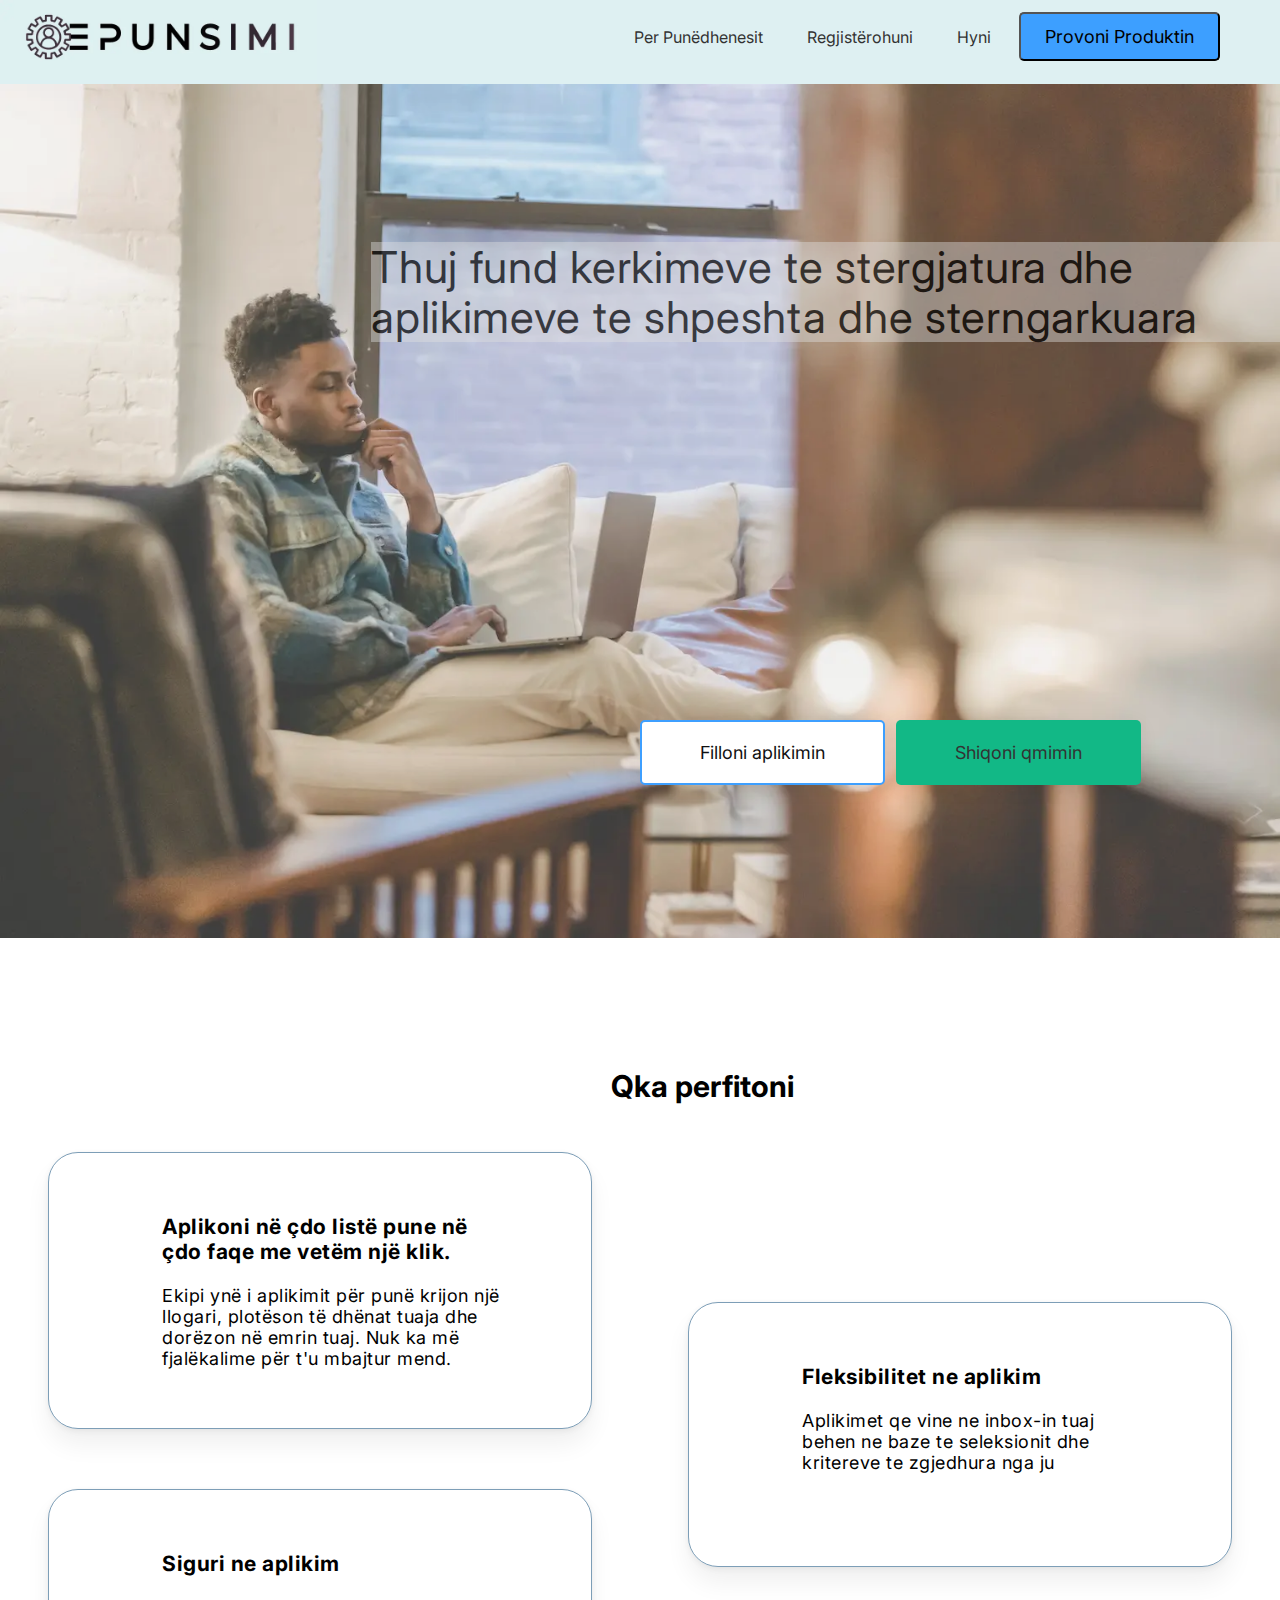
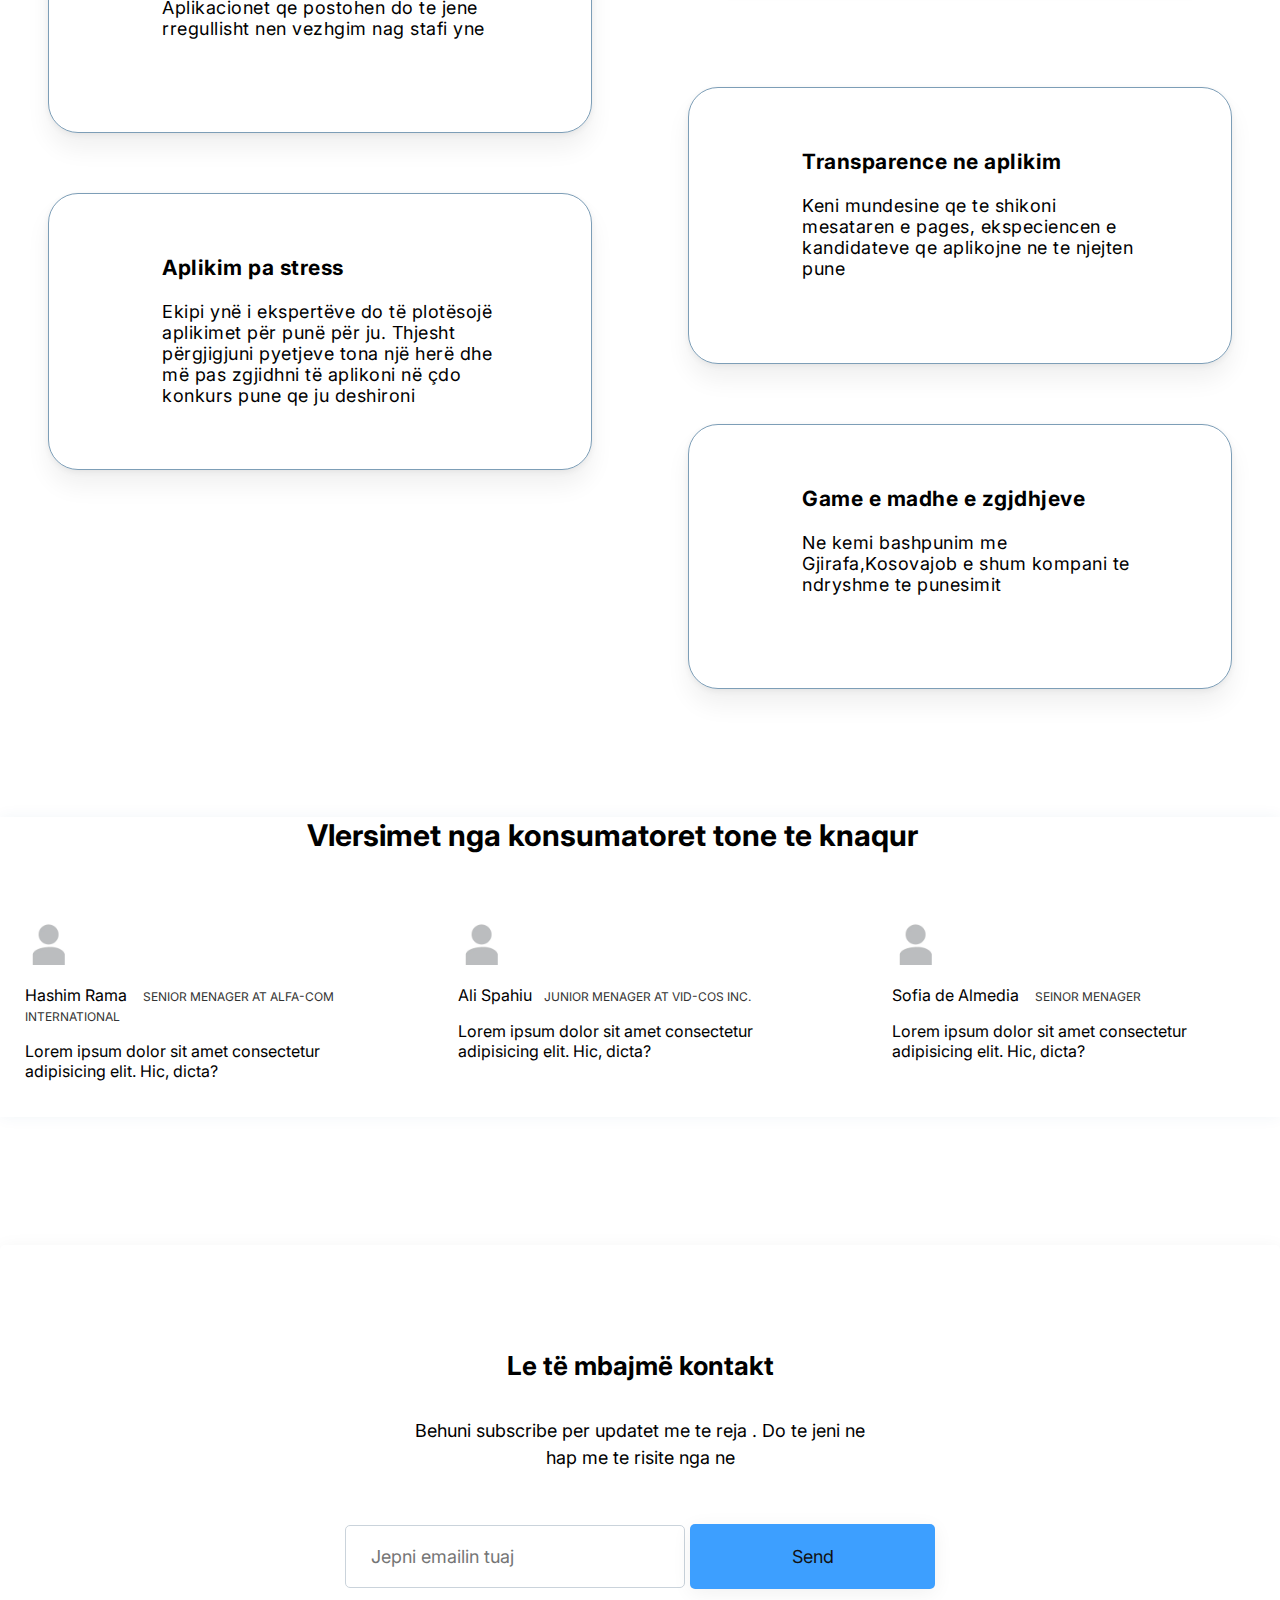
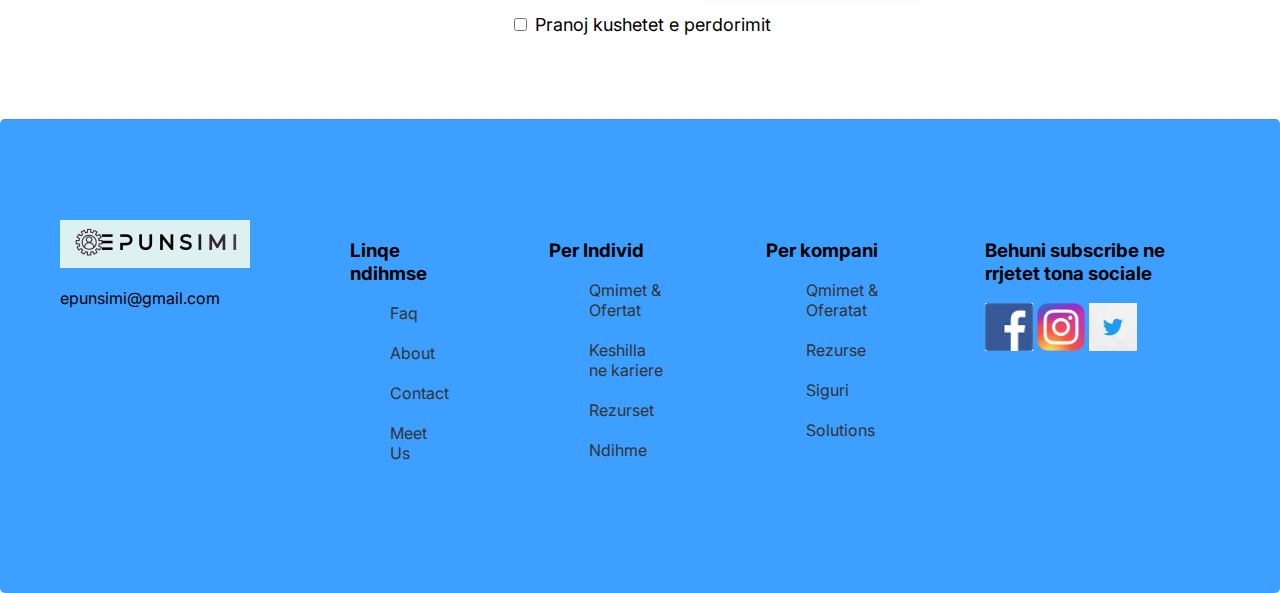
==== index.html @ 29fca88a "susu" ====
<!DOCTYPE html>
<html lang="en">
<head>
    <meta charset="UTF-8">
    <meta http-equiv="X-UA-Compatible" content="IE=edge">
    <meta name="viewport" content="width=device-width, initial-scale=1.0">
    <link rel="preconnect" href="https://fonts.googleapis.com">
    <link rel="preconnect" href="https://fonts.gstatic.com" crossorigin>
    <link href="https://fonts.googleapis.com/css2?family=Inter&display=swap" rel="stylesheet"> 
    <title>Document</title>
    <link rel="stylesheet" href="css/baza.css"/>
    <link rel="stylesheet" href="css/mediaquery.css"/>
    
</head>
<body>
    <div class="Main header">
    <header>
<nav class="nav">
    <div class ="Sh-nav">
        <img class="logo" src="img/Screenshot2.v2.webp" alt="logo"  width="317px">
   <div class="kontenti">
   
    <a href="#" class="a">Per Punëdhenesit</a>
    <a href="#" class="a"> Regjistërohuni </a>
    <a href="#" class="a"> Hyni</a> 
    <button class=" btn ">Provoni Produktin</button>
    
    </div></div>
    <div class="sidepanel-btn">
      <div id="mySidepanel" class="sidepanel">
        <a href="#" class="closebtn" onclick="closeNav()">×</a>
        <a href="#">Per Punedhenesit</a>
        <a href="#">Regjistrohuni</a>
        <a href="#">Sign in</a>
        <a href="#">Free Trial</a>
      </div>
    <button class="openbtn" onclick="openNav()">☰</button> 
    </div>
</nav>
<div class="Main koka">
  <meta name="test test" content="koka e kokes">
<div class ="majtas">
  <img class="majtas-img" src="img/hero/v2.webp" alt="logo" width="80rem" ;
  height="53rem"></div>
  
  
  <div class="djathtas">
    <h1 class="text"> Aplikimi  ska qene me i lehte </h1>
    <p class="texti"> Thuj fund kerkimeve  te stergjatura dhe aplikimeve te shpeshta dhe sterngarkuara</p>
    <button class="form-button btn-main-1">Filloni aplikimin</button>
    <button class="form-button btn-main-2">Shiqoni qmimin </button>
      
       </form>
       
</div>
    </header>
    <article> 
        <h2> Qka perfitoni </h2>
<div class="container"> 
        <div class="pjesa-majt">
 <div class="perfitimet pare"> 
     <h3>Aplikoni në çdo listë pune në çdo faqe me vetëm një klik.</h3>      
     <p>Ekipi ynë i aplikimit për punë krijon një llogari, plotëson të dhënat tuaja dhe dorëzon në emrin tuaj. 
        Nuk ka më fjalëkalime për t'u mbajtur mend.</p>
    </div>
    <div class="perfitimet tre"> 
        <h3>
            Siguri ne aplikim
        </h3>      
        <p> Aplikacionet qe postohen do te jene rregullisht nen vezhgim nag stafi yne </p>
       </div>
       <div class="perfitimet pese"> 
        <h3>
           Aplikim pa stress
        </h4>      
        <p> Ekipi ynë i ekspertëve do të plotësojë aplikimet për punë për ju. 
            Thjesht përgjigjuni pyetjeve tona një herë dhe më pas zgjidhni të aplikoni në çdo konkurs pune qe ju deshironi  </p>
       </div>
</div>
    <div class="pjesa-djatht">
    <div class="perfitimet dyte"> 
        <h3>
            Fleksibilitet ne aplikim
        </h3>      
        <p> Aplikimet qe vine ne inbox-in tuaj behen ne baze te seleksionit dhe kritereve te zgjedhura nga ju</p>
    </div>
       <div class="pjesa-majt">
       </div>
       <div class="perfitimet kater"> 
        <h3>
            Transparence ne aplikim
        </h3>      
        <p> Keni mundesine qe te shikoni mesataren e pages, ekspeciencen e kandidateve qe aplikojne ne te njejten pune </p>
       </div>
       <div class="perfitimet gjashte"> 
        <h3>Game e madhe e zgjdhjeve</h3>      
        <p>Ne kemi bashpunim me Gjirafa,Kosovajob e shum kompani te ndryshme te punesimit</p>
       </div></div>
</div>
    </article>
    <aside>
        <div class="faq-container">
        </div>
    </aside>
    <article class="article">
        <h2>Vlersimet nga konsumatoret tone te knaqur</h2>
        <div class="reviews">
            <div class="Personi pare">
                <img src="img/default.webp" class="img" alt="consum1" width="48px" height="48px">
                <p class ="review-author">Hashim Rama <span class="mini-component">Senior Menager at Alfa-Com international</span></p>
                <p>Lorem ipsum dolor sit amet consectetur adipisicing elit. Hic, dicta?</p>
                <div class="icons-review">
                <div class="ikona 1 seek"><svg xmlns="http://www.w3.org/2000/svg" class="icon" viewBox="0 0 20 20" fill="currentColor">
                  <path d="M9.049 2.927c.3-.921 1.603-.921 1.902 0l1.07 3.292a1 1 0 00.95.69h3.462c.969 0 1.371 1.24.588 1.81l-2.8 2.034a1 1 0 00-.364 1.118l1.07 3.292c.3.921-.755 1.688-1.54 1.118l-2.8-2.034a1 1 0 00-1.175 0l-2.8 2.034c-.784.57-1.838-.197-1.539-1.118l1.07-3.292a1 1 0 00-.364-1.118L2.98 8.72c-.783-.57-.38-1.81.588-1.81h3.461a1 1 0 00.951-.69l1.07-3.292z" />
                </svg></div>
                  <div class="ikona 2 seek"><svg xmlns="http://www.w3.org/2000/svg" class="icon" viewBox="0 0 20 20" fill="currentColor">
                    <path d="M9.049 2.927c.3-.921 1.603-.921 1.902 0l1.07 3.292a1 1 0 00.95.69h3.462c.969 0 1.371 1.24.588 1.81l-2.8 2.034a1 1 0 00-.364 1.118l1.07 3.292c.3.921-.755 1.688-1.54 1.118l-2.8-2.034a1 1 0 00-1.175 0l-2.8 2.034c-.784.57-1.838-.197-1.539-1.118l1.07-3.292a1 1 0 00-.364-1.118L2.98 8.72c-.783-.57-.38-1.81.588-1.81h3.461a1 1 0 00.951-.69l1.07-3.292z" />
                  </svg></div>
                  <div class="ikona 3 seek"><svg xmlns="http://www.w3.org/2000/svg" class="icon" viewBox="0 0 20 20" fill="currentColor">
                    <path d="M9.049 2.927c.3-.921 1.603-.921 1.902 0l1.07 3.292a1 1 0 00.95.69h3.462c.969 0 1.371 1.24.588 1.81l-2.8 2.034a1 1 0 00-.364 1.118l1.07 3.292c.3.921-.755 1.688-1.54 1.118l-2.8-2.034a1 1 0 00-1.175 0l-2.8 2.034c-.784.57-1.838-.197-1.539-1.118l1.07-3.292a1 1 0 00-.364-1.118L2.98 8.72c-.783-.57-.38-1.81.588-1.81h3.461a1 1 0 00.951-.69l1.07-3.292z" />
                  </svg></div>
                  <div class="ikona 4 seek"><svg xmlns="http://www.w3.org/2000/svg" class="icon" viewBox="0 0 20 20" fill="currentColor">
                    <path d="M9.049 2.927c.3-.921 1.603-.921 1.902 0l1.07 3.292a1 1 0 00.95.69h3.462c.969 0 1.371 1.24.588 1.81l-2.8 2.034a1 1 0 00-.364 1.118l1.07 3.292c.3.921-.755 1.688-1.54 1.118l-2.8-2.034a1 1 0 00-1.175 0l-2.8 2.034c-.784.57-1.838-.197-1.539-1.118l1.07-3.292a1 1 0 00-.364-1.118L2.98 8.72c-.783-.57-.38-1.81.588-1.81h3.461a1 1 0 00.951-.69l1.07-3.292z" />
                  </svg></div>
                  <div class="ikona 5"><svg xmlns="http://www.w3.org/2000/svg" class="icon" viewBox="0 0 20 20" fill="currentColor">
                    <path d="M9.049 2.927c.3-.921 1.603-.921 1.902 0l1.07 3.292a1 1 0 00.95.69h3.462c.969 0 1.371 1.24.588 1.81l-2.8 2.034a1 1 0 00-.364 1.118l1.07 3.292c.3.921-.755 1.688-1.54 1.118l-2.8-2.034a1 1 0 00-1.175 0l-2.8 2.034c-.784.57-1.838-.197-1.539-1.118l1.07-3.292a1 1 0 00-.364-1.118L2.98 8.72c-.783-.57-.38-1.81.588-1.81h3.461a1 1 0 00.951-.69l1.07-3.292z" />
                  </svg></div></div>
            </div>
            <div class="Personi dyte">
                <img src="img/default.webp" class="img" alt="personi2" width="48px" height="48px">
                <p class ="review-author">Ali Spahiu<span class="mini-component">Junior Menager at Vid-Cos inc.</span></p>
                <p class="review-testemony">Lorem ipsum dolor sit amet consectetur adipisicing elit. Hic, dicta?</p>
                <div class="icons-review">
                <div class="ikona 1 seek"><svg xmlns="http://www.w3.org/2000/svg" class="icon" viewBox="0 0 20 20" fill="currentColor">
                  <path d="M9.049 2.927c.3-.921 1.603-.921 1.902 0l1.07 3.292a1 1 0 00.95.69h3.462c.969 0 1.371 1.24.588 1.81l-2.8 2.034a1 1 0 00-.364 1.118l1.07 3.292c.3.921-.755 1.688-1.54 1.118l-2.8-2.034a1 1 0 00-1.175 0l-2.8 2.034c-.784.57-1.838-.197-1.539-1.118l1.07-3.292a1 1 0 00-.364-1.118L2.98 8.72c-.783-.57-.38-1.81.588-1.81h3.461a1 1 0 00.951-.69l1.07-3.292z" />
                </svg></div>
                  <div class="ikona 2 seek"><svg xmlns="http://www.w3.org/2000/svg" class="icon" viewBox="0 0 20 20" fill="currentColor">
                    <path d="M9.049 2.927c.3-.921 1.603-.921 1.902 0l1.07 3.292a1 1 0 00.95.69h3.462c.969 0 1.371 1.24.588 1.81l-2.8 2.034a1 1 0 00-.364 1.118l1.07 3.292c.3.921-.755 1.688-1.54 1.118l-2.8-2.034a1 1 0 00-1.175 0l-2.8 2.034c-.784.57-1.838-.197-1.539-1.118l1.07-3.292a1 1 0 00-.364-1.118L2.98 8.72c-.783-.57-.38-1.81.588-1.81h3.461a1 1 0 00.951-.69l1.07-3.292z" />
                  </svg></div>
                  <div class="ikona 3 seek"><svg xmlns="http://www.w3.org/2000/svg" class="icon" viewBox="0 0 20 20" fill="currentColor">
                    <path d="M9.049 2.927c.3-.921 1.603-.921 1.902 0l1.07 3.292a1 1 0 00.95.69h3.462c.969 0 1.371 1.24.588 1.81l-2.8 2.034a1 1 0 00-.364 1.118l1.07 3.292c.3.921-.755 1.688-1.54 1.118l-2.8-2.034a1 1 0 00-1.175 0l-2.8 2.034c-.784.57-1.838-.197-1.539-1.118l1.07-3.292a1 1 0 00-.364-1.118L2.98 8.72c-.783-.57-.38-1.81.588-1.81h3.461a1 1 0 00.951-.69l1.07-3.292z" />
                  </svg></div>
                  <div class="ikona 4 seek"><svg xmlns="http://www.w3.org/2000/svg" class="icon" viewBox="0 0 20 20" fill="currentColor">
                    <path d="M9.049 2.927c.3-.921 1.603-.921 1.902 0l1.07 3.292a1 1 0 00.95.69h3.462c.969 0 1.371 1.24.588 1.81l-2.8 2.034a1 1 0 00-.364 1.118l1.07 3.292c.3.921-.755 1.688-1.54 1.118l-2.8-2.034a1 1 0 00-1.175 0l-2.8 2.034c-.784.57-1.838-.197-1.539-1.118l1.07-3.292a1 1 0 00-.364-1.118L2.98 8.72c-.783-.57-.38-1.81.588-1.81h3.461a1 1 0 00.951-.69l1.07-3.292z" />
                  </svg></div>
                  <div class="ikona 5 seek"><svg xmlns="http://www.w3.org/2000/svg" class="icon" viewBox="0 0 20 20" fill="currentColor">
                    <path d="M9.049 2.927c.3-.921 1.603-.921 1.902 0l1.07 3.292a1 1 0 00.95.69h3.462c.969 0 1.371 1.24.588 1.81l-2.8 2.034a1 1 0 00-.364 1.118l1.07 3.292c.3.921-.755 1.688-1.54 1.118l-2.8-2.034a1 1 0 00-1.175 0l-2.8 2.034c-.784.57-1.838-.197-1.539-1.118l1.07-3.292a1 1 0 00-.364-1.118L2.98 8.72c-.783-.57-.38-1.81.588-1.81h3.461a1 1 0 00.951-.69l1.07-3.292z" />
                  </svg></div></div>
            </div>
            <div class="Personi tre">
                <img src="img/default.webp" class="img" alt="personi3" width="48px" height="48px">
                <p class ="review-author">Sofia de Almedia <span class="mini-component">Seinor Menager</span> </p>
                <p class="review-testemony">Lorem ipsum dolor sit amet consectetur adipisicing elit. Hic, dicta?</p>
                <div class="icons-review">
                <div class="ikona 1 seek"><svg xmlns="http://www.w3.org/2000/svg" class="icon" viewBox="0 0 20 20" fill="currentColor">
                  <path d="M9.049 2.927c.3-.921 1.603-.921 1.902 0l1.07 3.292a1 1 0 00.95.69h3.462c.969 0 1.371 1.24.588 1.81l-2.8 2.034a1 1 0 00-.364 1.118l1.07 3.292c.3.921-.755 1.688-1.54 1.118l-2.8-2.034a1 1 0 00-1.175 0l-2.8 2.034c-.784.57-1.838-.197-1.539-1.118l1.07-3.292a1 1 0 00-.364-1.118L2.98 8.72c-.783-.57-.38-1.81.588-1.81h3.461a1 1 0 00.951-.69l1.07-3.292z" />
                </svg></div>
                  <div class="ikona 2 seek"><svg xmlns="http://www.w3.org/2000/svg" class="icon" viewBox="0 0 20 20" fill="currentColor">
                    <path d="M9.049 2.927c.3-.921 1.603-.921 1.902 0l1.07 3.292a1 1 0 00.95.69h3.462c.969 0 1.371 1.24.588 1.81l-2.8 2.034a1 1 0 00-.364 1.118l1.07 3.292c.3.921-.755 1.688-1.54 1.118l-2.8-2.034a1 1 0 00-1.175 0l-2.8 2.034c-.784.57-1.838-.197-1.539-1.118l1.07-3.292a1 1 0 00-.364-1.118L2.98 8.72c-.783-.57-.38-1.81.588-1.81h3.461a1 1 0 00.951-.69l1.07-3.292z" />
                  </svg></div>
                  <div class="ikona 3 seek"><svg xmlns="http://www.w3.org/2000/svg" class="icon" viewBox="0 0 20 20" fill="currentColor">
                    <path d="M9.049 2.927c.3-.921 1.603-.921 1.902 0l1.07 3.292a1 1 0 00.95.69h3.462c.969 0 1.371 1.24.588 1.81l-2.8 2.034a1 1 0 00-.364 1.118l1.07 3.292c.3.921-.755 1.688-1.54 1.118l-2.8-2.034a1 1 0 00-1.175 0l-2.8 2.034c-.784.57-1.838-.197-1.539-1.118l1.07-3.292a1 1 0 00-.364-1.118L2.98 8.72c-.783-.57-.38-1.81.588-1.81h3.461a1 1 0 00.951-.69l1.07-3.292z" />
                  </svg></div>
                  <div class="ikona 4 seek"><svg xmlns="http://www.w3.org/2000/svg" class="icon" viewBox="0 0 20 20" fill="currentColor">
                    <path d="M9.049 2.927c.3-.921 1.603-.921 1.902 0l1.07 3.292a1 1 0 00.95.69h3.462c.969 0 1.371 1.24.588 1.81l-2.8 2.034a1 1 0 00-.364 1.118l1.07 3.292c.3.921-.755 1.688-1.54 1.118l-2.8-2.034a1 1 0 00-1.175 0l-2.8 2.034c-.784.57-1.838-.197-1.539-1.118l1.07-3.292a1 1 0 00-.364-1.118L2.98 8.72c-.783-.57-.38-1.81.588-1.81h3.461a1 1 0 00.951-.69l1.07-3.292z" />
                  </svg></div>
                  <div class="ikona 5 seek"><svg xmlns="http://www.w3.org/2000/svg" class="icon" viewBox="0 0 20 20" fill="currentColor">
                    <path d="M9.049 2.927c.3-.921 1.603-.921 1.902 0l1.07 3.292a1 1 0 00.95.69h3.462c.969 0 1.371 1.24.588 1.81l-2.8 2.034a1 1 0 00-.364 1.118l1.07 3.292c.3.921-.755 1.688-1.54 1.118l-2.8-2.034a1 1 0 00-1.175 0l-2.8 2.034c-.784.57-1.838-.197-1.539-1.118l1.07-3.292a1 1 0 00-.364-1.118L2.98 8.72c-.783-.57-.38-1.81.588-1.81h3.461a1 1 0 00.951-.69l1.07-3.292z" />
                  </svg></div></div>
            </div>
        </div>
    </article>
       <div class="subscribe">
        <h2 class="subscribe-title">Le të mbajmë kontakt</h2>
        <p class="subscribe-copy">Behuni subscribe per updatet me te reja .  Do te jeni ne hap me te risite nga ne </p>
        <div class="forma">
          <input type="email" class="form-email" placeholder="Jepni emailin tuaj" />
          <button class="form-button">Send</button>
        </div>
        <div class="notice">
          <input type="checkbox" id="checkboxi" placeholder="Pranoj kushetet e perdorimit">
          <label for="checkboxi" > Pranoj kushetet e perdorimit </label>
          <span class="notice-copy"></span>
        </div> 
      </div>
    </div>
      <footer class="footer">
       <div class="footer-container">
         <img src="img/Screenshot2.v2.webp" alt="contact" width="190px" height="48px">
         <div class="Contact us">
           <p>epunsimi@gmail.com</p>
         </div>
       </div>
       <div class="footer-contain_me">
         <h3> Linqe ndihmse </h3>
         <ul type="none">
          <li><a href="#">Faq</a></li> 
          <li><a href="#">About</a></li> 
         <li><a href="#">Contact</a></li>  
        <li> <a href="#">Meet Us</a></li>  
          </ul></div>
         
       <div class="footer-personi">
         <h3> Per Individ</h3>
         <ul type="none">
           <li><a href="#">Qmimet & Ofertat</a></li>
           <li><a href="#">Keshilla ne kariere</a></li>
           <li><a href="#">Rezurset</a></li>
           <li><a href="#">Ndihme</a></li>
         </ul>
       </div>
       <div class="footer-punedhenesi">
         <h3>Per kompani</h3>
         <ul type="none">
           <li><a href="#">Qmimet & Oferatat</a></li>
           <li><a href="#">Rezurse</a></li>
           <li><a href="#">Siguri</a></li>
           <li><a href="#">Solutions</a></li>
         </ul>
       </div>
       <div class="footer-contain-last">
        <h3>Behuni subscribe ne rrjetet tona sociale</h3>
        <span><img src ="img/logo-social/index.webp" alt="facebook" width="48px" height="48px">
       <img src="img/logo-social/Instagram_logo_2016.svg.webp" alt="instagram" width="48px" height="48px">
     <img src="img/logo-social/tweet.webp " alt="Twitter" width="48px" height="48px"> </span>
      </div>
    </footer>
</div>
<script src="base.js"></script>
</body>
</html>
---- css/baza.css ----
/* SPACING SYSTEM (px)
2 / 4 / 8 / 12 / 16 / 24 / 32 / 48 / 64 / 80 / 96 / 128

FONT SIZE SYSTEM (px)
10 / 12 / 14 / 16 / 18 / 20 / 24 / 30 / 36 / 44 / 52 / 62 / 74 / 86 / 98
*/
/*
Ngjyrat : Main :#3D9FFF
            gray : #12b886
            accent: #0ca678
*/

*{
    font-family: 'Inter', sans-serif;
    box-sizing: border-box;
}
html {
    font-size: 10px;
}
body{
    margin:0 auto;
}
.nav{
    background-color: inherit;
    display: flexbox;
    align-content: center;
    align-items: center;
    align-self: left;
   height:100%;
    align-content: center;
    background-color: #def0f2;
    font-size: 1.6rem;
}
.nav .logo{
    width:31.7rem;
     height:8rem;
}

.Sh-nav .h1{
    height:10rem;
    width: 5rem;

}
.Sh-nav .a{
text-decoration: none;
}
.Sh-nav .a:link ,.Sh-nav .a:visited{
    text-decoration: none;
    color: #333;
    transition: all 0.9s;
}
.Sh-nav .a:hover ,.Sh-nav .a:active{
    text-decoration: none;
    color: #3D9FFF;
   border-bottom: 3px solid currentColor;
}
.sidepanel-btn {
    display: none;
}
 .sidepanel  {
    width: 0;
    position: fixed;
    z-index: 1;
    height: 25rem;
    top: 0;
    left: 0;
    background-color: rgba(61, 159, 255,0.9);
    overflow-x: auto;
    transition: 0.5s;
    padding-top: 6rem;
  }

  .sidepanel a {
       padding: 0rem 0px 2rem 30%;
    text-decoration: none;
    font-size: 2rem;
    color: #111;
    display: block;
    transition: 0.3s;
    text-decoration: none;
    border-bottom: none;

  }

  .sidepanel a:hover {
    color: #f1f1f1;
  }
  .sidepanel a:active{
      text-decoration: none;
      border-bottom: none;

  }

  .sidepanel .closebtn {
    position: absolute;
    top: 0;
    right: 2.5rem;
    font-size: 3.6rem;
  }

  .openbtn {
    font-size: 2rem;
    cursor: pointer;
    background-color: #111;
    color: white;
    padding: 1rem 1.5rem;
    border: none;
  }

  .openbtn:hover {
    background-color:#444;
  }
.vija{
    height:100%;
    max-width:2px;
    background-color: white;
    display: inline-block;
border-top: 1.2rem solid gray;
display: none;
}
.kontenti{
   float: right;
   align-items: center;
   margin: 1.2rem;
   margin-right: 6rem;
}
.kontenti a{
    margin-left: 4rem;
}
.kontenti .sidepanel-btn {
    display: none;
}

.Main .koka{
    display: grid;
    grid-template-columns: auto auto;
   /* background-image: url("/img/st.jpg"); */
 background-color: #fff;
width: 100%;
max-height: 100rem;
}
.Main .koka .majtas{
    width:100%;
    height: auto;
}
.Main .koka .djathtas{
    width: 100%;
    height: auto;

}
.djathtas-img,.majtas-img{
    width: 100%;
height: auto;
}
.majtas-img{
    opacity: 0.8;
}
.text {
    background-color: white;
    color: black;
    font-size: 7vw;
    /* font-size:110px */
    font-weight: bold;
    margin: 0 auto;
    padding: 1rem;
    width: 100%;
    text-align: center;
    position: absolute;
    top: 27%;
left: 50%;
    transform: translate(-50%, -50%);
    mix-blend-mode: screen;
    height: 19%;
    display: none;

}
.texti{
    position: absolute;
top: 50%;
left: 39%;
font-size: 4.4rem;
opacity: 0.7;
line-height: 5rem;
letter-spacing: 0.7px;
background-color: rgba(225,225,225,0.6);
}
/* .Main  .koka h1{
    position: absolute;
    top: 50%;
    right: 51%;
    font-size: 40px;
  } */
 .Main .butoni{
position: absolute;
top: 100%;
left: 40%;
}
.btn{
border-radius: 0.5rem;
padding: 1.2rem 2.4rem;
font-size: 18px;
background-color:#3D9FFF;
margin-left: 2.4rem;
}
.btn:link,
.btn:visited{
background-color:#12b886 ;
color: white;
text-transform: uppercase;
text-decoration: none;
padding: 0.8rem 1.6rem;
display: inline-block;
font-weight: 600;
font-size: 1.8rem;
border-radius: 50px;
}
.btn:hover,.btn:active{
  box-shadow: 0px 1.5rem 1rem rgba(0, 0, 0,0.06);
background-color:transparent
}
/*  */
.btn-main-1,.btn-main-2 {
    position: absolute;
left: 50%;
top: 100%;
}
.form-button.btn-main-1 {
    background-color: #fff;
    color: #111;
	box-shadow: 0 0.4rem 2rem rgba(0, 0, 0, 0.06);
    border: 2px solid #3D9FFF;

}
.form-button.btn-main-1:link,.form-button.btn-main-1:visited {
    background-color: #fff;
}
.form-button.btn-main-1:hover ,.form-button.btn-main-1:active {
    background-color: #3d9fff;
    box-shadow: 0px 15px 10px rgba(0, 0, 0, 0.06);
}
 .form-button.btn-main-2 {
   left: 70%;
   background-color: #12b886;
   /* border: 1px solid #3D9FFF; */
   color: #333;
}
.btn-main-2:link,
.btn-main-2:visited{
    background-color: none;
    box-shadow: 0 1.5rem 1rem rgba(0, 0, 0, 0.06);
}
.btn-main-2:hover ,.btn-main-2:active {
    background-color: #3D9FFF;
    cursor: pointer;

}
.form{
    position: absolute;
    top:100%;
    left:50%;
    transform: translate(-80px,80px);
    background: none;
}
#email{
    background: #3D9FFF;
	padding: 1rem;
	border: none;
	max-width: 30rem;
	height: 6.5rem;
	border-radius: 5px;
	font-size: 1.8rem;
	color: white;
	box-shadow: 0 0.4rem 2rem rgba(0, 0, 0, 0.6);
}
#regjistrohu{
	padding: 2rem 2.4rem;
	border-radius: 5px;
 	border: 1px solid #CAD3DB;
	max-width: 20rem;
	font-size: 1.8rem;
	color: #0F121F;
background-color: #12b886;}
/*.btn:active {
  box-shadow: none;
  b;
} */
article {
    margin-top: 12.8rem;
}
article h2{
    padding-left: 44%;
margin: 4.8rem;
font-size: 3rem;
}
.container{
    display: flex;
margin: 0px auto;
justify-content: space-between;
max-width: 144rem;
flex-wrap: nowrap;
margin-bottom: 4.2rem;
letter-spacing: 0.5px;
font-size: 1.8rem;
}
.perfitimet{

    max-width: 54.4rem;
max-height: 27.7rem;
padding: 4rem 9rem 7.5rem 11.3rem;
border-radius: 3rem;
box-shadow: 0 0 1px 0 rgba(0,0,0,.06),0 2px 6px 0 rgba(0,0,0,.06),0 16px 24px 0 rgba(0,0,0,.06);
border: 1px solid rgba(38, 93, 135, 0.6);
background-color: #fff;
background: none;
}
.pjesa-majt{
    display: flex;
    flex-flow: column nowrap;
    align-items: center;
    width: 100%;
    gap: 6rem;
  }
.pjesa-djatht{
    display: flex;
    margin: 15rem 0rem 0rem;
    flex-flow: column nowrap;
    align-items: center;
    width: 100%;
    gap: 6rem;
  }
/* Per Faq  */
/* Start */

/* Fundi */

/* review pjesa */

.img{
    height: 4.8rem;
border-radius: 8px;
}
img{
    height:4.8rem;
}
.article {
    margin-top: 12.8rem;
    border-radius: 1px solid gray;
    box-shadow: 0 0 1.5rem 0 rgba(38, 93, 135, 0.06);

}
.article h2{
    margin: 0 9% 6.4rem -20%;
}

.reviews{
    display: flex;
    gap: 7rem;
    margin: 2.3rem 2.5rem;
    font-size: 1.6rem;
}
.review-author .mini-component{
    text-transform:uppercase ;
    font-size: 1.2rem;
    color: #333;
    margin-left: 1.2rem;
}
/* ikonat e yjeve */
.icon{
    max-width: 2.4rem;
    max-height:2.4rem;
}
.icons-review{
    display: flex;
}
.seek{
  color: #ffa500;
}
/* End per icona */

/* Subscribe butoni kah funi */



.subscribe {
	display: flex;
	flex-direction: column;
	align-items: center;
	justify-content: center;
	background: white;
	width: 100%;
	height: 47.4rem;
	border-radius: 5px ;
	box-shadow: 0 0.4rem 2rem rgba(0, 0, 0, 0.06);
    font-size: 1.8rem;
    margin-top: 12.8rem;
}


.subscribe-title {
	font-weight: bold;
	font-size: 2.6rem;
	margin-bottom: 1.8rem;
    background: none;
}

.subscribe-copy {
	max-width: 45rem;
	text-align: center;
	margin-bottom: 5.3rem;
	line-height: 1.5;
    background: none;
}

.forma {
	margin-bottom: 2.5rem;
}

.form-email {
	padding: 2rem 2.5rem;
	border-radius: 5px;
 	border: 1px solid #CAD3DB;
	max-width: 43rem;
	font-size: 1.8rem;
	color: #0F121F;
}

.form-email:focus {
	outline: 1px solid #3D9FFF;
}

.form-button {
	background: #3D9FFF;
	padding: 10px;
	border: none;
	width: 24.5rem;
	height: 6.5rem;
	border-radius: 5px;
	font-size: 1.8rem;
	color:#111;
	box-shadow: 0 0.4rem 2rem rgba(0, 0, 0, 0.06);
}

.form-button:hover {
	box-shadow: 0 1rem 2rem rgba(0, 0, 0, 0.06);
}

.notice-copy {
	width: 34.5rem;
    background: none;
}
/* footer */
.footer{
    padding: 10rem 6rem;
    display: flex;
	width: 100%;
	height: 47.4rem;
	border-radius: 5px;
    border-top: 1px solid rgba(0,0,0,.06);
    gap: 10rem;
    background-color: #3D9FFF;
    font-size: 1.6rem;
}

.footer li{
    margin-bottom: 2rem;
}
 .footer li a:link,a:visited {
    text-decoration: none;
    color:#333
}
.footer li a:hover,a:active {
   transition: all 0.2s ease-in-out;
    border-bottom: 2px solid #333;
}
.mg-down{
   margin-bottom: 10rem;
}
---- css/mediaquery.css ----
@media (min-width:1440px) {
    .text {
        height: 20%;
        top:26%;

    }
    .texti {
        position: absolute;
top: 42%;
left: 31%;
font-size: 4.4rem;
opacity: 0.6;
line-height: 5rem;
letter-spacing: 0.7px;
    }
    .form-button .btn-main-1 {
        top:50%;

    }
}
@media (max-width:1440px)
{
    .form-button {
      /* left: 6%; */
      top: 80vh;
      }
      
      .texti {
          top: 22%;
      left: 29%;
      }
  }
@media  (max-width:1200px)
 {
  .form-button {
    left: 6%;
    top: 50%;
    width: 20.5%;

    }
    .form-button.btn-main-2  {

        left: 27%;
    }
    .texti {
        top: 22%;
    left: 29%;
    }
    .subscribe .form-button {
          /* width: 15.5vw; */
          height: 6.5vh;
          padding: 0rem;
          display: block;
          width: 100%;
      }
    .footer {
        gap:8rem;
    }
}
@media (max-width:960px) {
    .nav {
        display: flex;
        justify-content: space-between;
    }
   .kontenti {
       display: none;
   }
    .sidepanel-btn {
        display: unset;
    float: right;
    padding: 1rem;
    }
    .texti {
        top: 30%;
        left: 31%;
        font-size: 2.4rem;
        opacity: 0.7;
        line-height: 4rem;
    }
    .form-button {
        top: 50%;
    }
    /* .form-button.btn-main-2 {
        margin-left: 1.2rem;
    } */
    .container {
        display: grid;
        justify-content: center;
    }
    .perfitimet {
        padding: 4rem 9rem 7.5rem 8.3rem;
    }
    article h3 {
        padding: 0 0 0 27%;
    }
    .article h3 {
        padding: 0 6% 0 4%;
        margin: 4.8rem 0 4.8rem 0;
    font-size: 3rem;
    }
   
    .footer {
        gap:5rem
    }
}
@media (max-width:814px) {
.form-button {
    top:66vw;
}
    .footer {
        display: grid;
    grid-template-columns: auto auto auto;
    height: 100%;
    width: 100%;
    }

    .footer .footer-container {
        grid-row: 3/2;
    grid-column: 3/-4;
    }
}
@media (max-width:500px) {
    html {
        font-size: 50%;
    }
    .form-button {
padding: 0rem
    }
    .texti {
        top: 17rem;
        left: 25rem;
font-size: 1.8rem;
opacity: 0.8;
line-height: 3.5rem;
background-color: rgba(225,225,225,0.6);
    }
    .reviews {
        gap: 5rem;
    }
    .footer {
        display: grid;
        grid-template-columns: auto auto;

    }
    .footer-container {
        grid-column: 1/-1;
    }
    .footer-contain-me {
        grid-row: 2/1;
    }
    .footer-personi {
        grid-row: 3/1;
    grid-column: 2/3;
    }
    .footer-punedhenesi  {
            grid-row: 3/2;
            grid-column: 2/2;
    }
    .footer-contain-last {
        grid-column: -4/-1;
    }
}
@media (max-width:350px) {
    html {
        font-size: 30%;
    }
    .texti {
        top: 17rem;
        left: 23rem;
        font-size: 1.8rem;
        opacity: 0.8;
        line-height: 3rem;
    }
    .form-button,.form-button.btn-main-2 {
        /* width: 14.5vw; */
        height: 5.5vh;
padding: 0rem;
font-size: 1.2rem;
    }
    /* .form-button.btn-main-2 {
        margin-left: -1.8rem;
    } */
    article h3 {
        padding: 0 27% 0 27%;
    }
    .article h3 {
        padding: 0 6% 0 4%;
        margin: 4.8rem 0 4.8rem 0;
        font-size: 3rem;
    }
   .subscribe .form-button {
        /* width: 15.5vw; */
        height: 5.5vh;
        padding: 0rem;
        display: block;
        width: 100%;
    }
}
@media (max-width:225px) {
    html{
        font-size: 20%;
    }
    .footer ul {
        margin-left:-10rem;
    }
    .footer p{
        margin-left: 1rem;
    }
    .footer h4 {
        margin-left: 1rem;
    }
    .footer .span .img {
        margin: 10rem;
    }
}
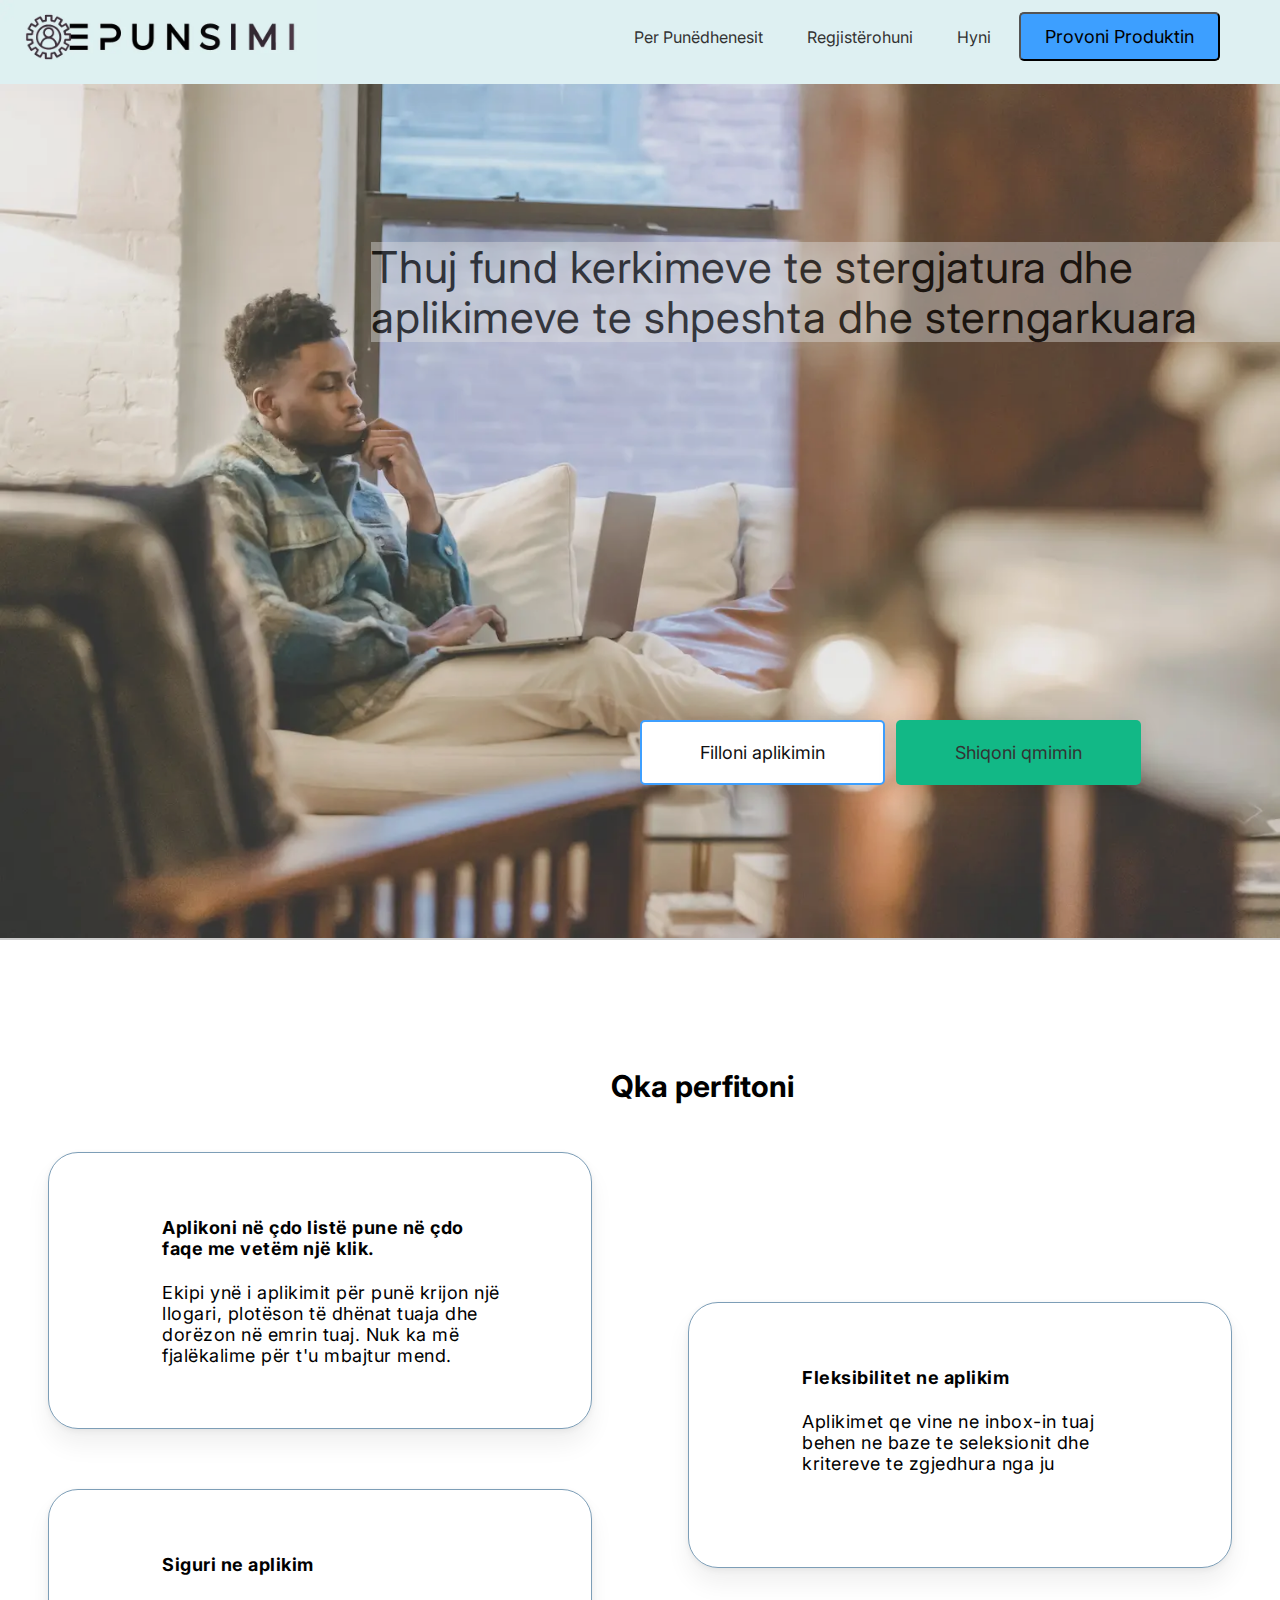
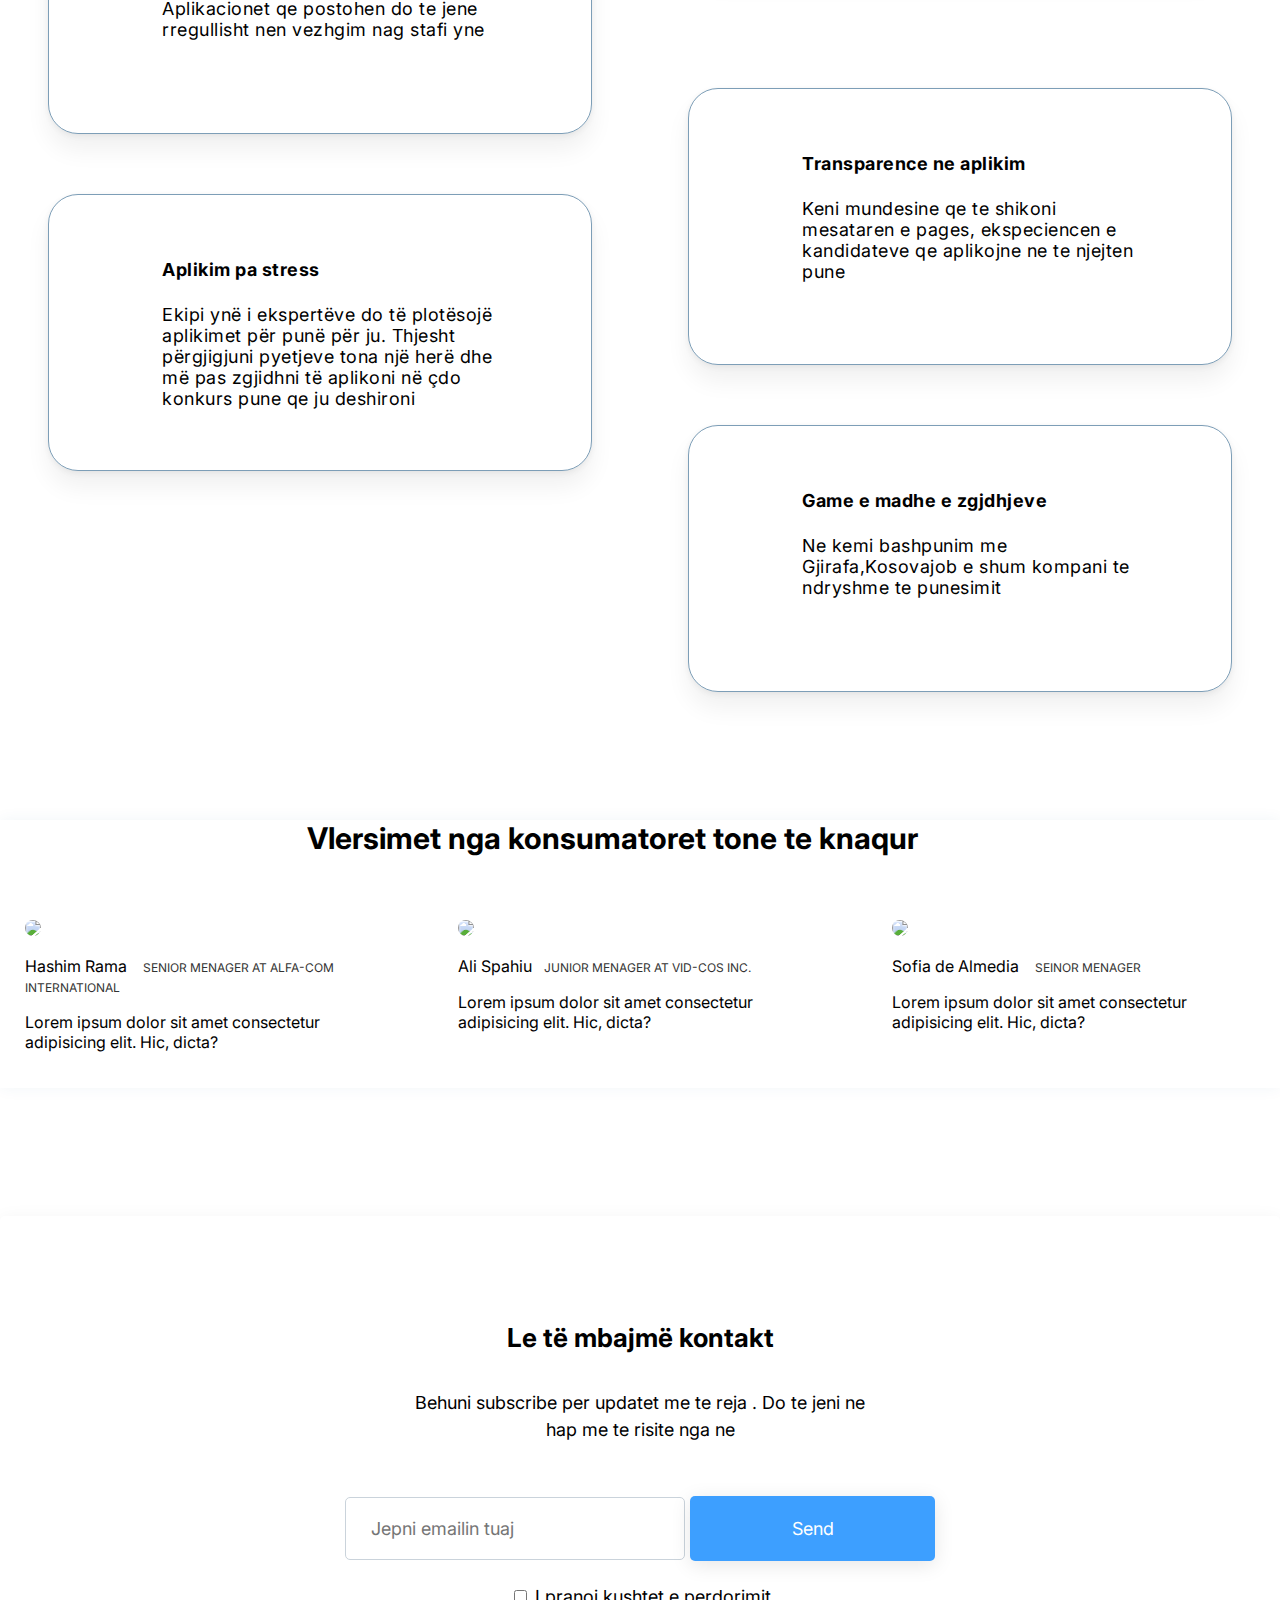
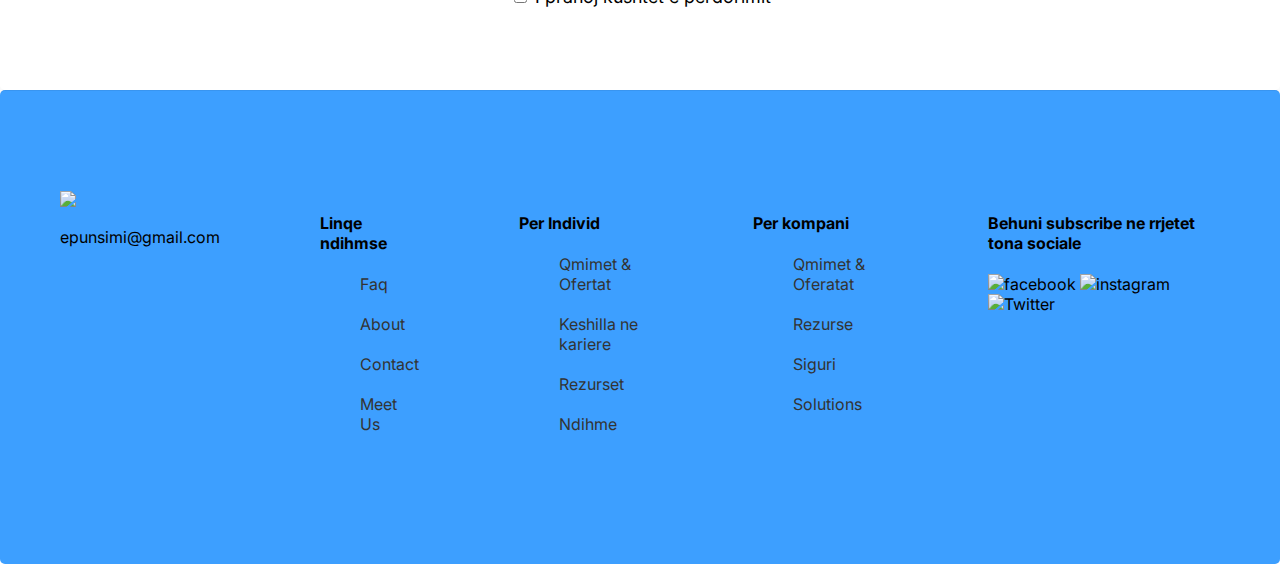
==== commit b6631ed6: "fff" ====
--- a/index.html
+++ b/index.html
@@ -1,231 +1,239 @@
-<!DOCTYPE html>
-<html lang="en">
-<head>
-    <meta charset="UTF-8">
-    <meta http-equiv="X-UA-Compatible" content="IE=edge">
-    <meta name="viewport" content="width=device-width, initial-scale=1.0">
-    <link rel="preconnect" href="https://fonts.googleapis.com">
-    <link rel="preconnect" href="https://fonts.gstatic.com" crossorigin>
-    <link href="https://fonts.googleapis.com/css2?family=Inter&display=swap" rel="stylesheet"> 
-    <title>Document</title>
-    <link rel="stylesheet" href="css/baza.css"/>
-    <link rel="stylesheet" href="css/mediaquery.css"/>
-    
-</head>
-<body>
-    <div class="Main header">
-    <header>
-<nav class="nav">
-    <div class ="Sh-nav">
-        <img class="logo" src="img/Screenshot2.v2.webp" alt="logo"  width="317px">
-   <div class="kontenti">
-   
-    <a href="#" class="a">Per Punëdhenesit</a>
-    <a href="#" class="a"> Regjistërohuni </a>
-    <a href="#" class="a"> Hyni</a> 
-    <button class=" btn ">Provoni Produktin</button>
-    
-    </div></div>
-    <div class="sidepanel-btn">
-      <div id="mySidepanel" class="sidepanel">
-        <a href="#" class="closebtn" onclick="closeNav()">×</a>
-        <a href="#">Per Punedhenesit</a>
-        <a href="#">Regjistrohuni</a>
-        <a href="#">Sign in</a>
-        <a href="#">Free Trial</a>
-      </div>
-    <button class="openbtn" onclick="openNav()">☰</button> 
-    </div>
-</nav>
-<div class="Main koka">
-  <meta name="test test" content="koka e kokes">
-<div class ="majtas">
-  <img class="majtas-img" src="img/hero/v2.webp" alt="logo" width="80rem" ;
-  height="53rem"></div>
-  
-  
-  <div class="djathtas">
-    <h1 class="text"> Aplikimi  ska qene me i lehte </h1>
-    <p class="texti"> Thuj fund kerkimeve  te stergjatura dhe aplikimeve te shpeshta dhe sterngarkuara</p>
-    <button class="form-button btn-main-1">Filloni aplikimin</button>
-    <button class="form-button btn-main-2">Shiqoni qmimin </button>
-      
-       </form>
-       
-</div>
-    </header>
-    <article> 
-        <h2> Qka perfitoni </h2>
-<div class="container"> 
-        <div class="pjesa-majt">
- <div class="perfitimet pare"> 
-     <h3>Aplikoni në çdo listë pune në çdo faqe me vetëm një klik.</h3>      
-     <p>Ekipi ynë i aplikimit për punë krijon një llogari, plotëson të dhënat tuaja dhe dorëzon në emrin tuaj. 
-        Nuk ka më fjalëkalime për t'u mbajtur mend.</p>
-    </div>
-    <div class="perfitimet tre"> 
-        <h3>
-            Siguri ne aplikim
-        </h3>      
-        <p> Aplikacionet qe postohen do te jene rregullisht nen vezhgim nag stafi yne </p>
-       </div>
-       <div class="perfitimet pese"> 
-        <h3>
-           Aplikim pa stress
-        </h4>      
-        <p> Ekipi ynë i ekspertëve do të plotësojë aplikimet për punë për ju. 
-            Thjesht përgjigjuni pyetjeve tona një herë dhe më pas zgjidhni të aplikoni në çdo konkurs pune qe ju deshironi  </p>
-       </div>
-</div>
-    <div class="pjesa-djatht">
-    <div class="perfitimet dyte"> 
-        <h3>
-            Fleksibilitet ne aplikim
-        </h3>      
-        <p> Aplikimet qe vine ne inbox-in tuaj behen ne baze te seleksionit dhe kritereve te zgjedhura nga ju</p>
-    </div>
-       <div class="pjesa-majt">
-       </div>
-       <div class="perfitimet kater"> 
-        <h3>
-            Transparence ne aplikim
-        </h3>      
-        <p> Keni mundesine qe te shikoni mesataren e pages, ekspeciencen e kandidateve qe aplikojne ne te njejten pune </p>
-       </div>
-       <div class="perfitimet gjashte"> 
-        <h3>Game e madhe e zgjdhjeve</h3>      
-        <p>Ne kemi bashpunim me Gjirafa,Kosovajob e shum kompani te ndryshme te punesimit</p>
-       </div></div>
-</div>
-    </article>
-    <aside>
-        <div class="faq-container">
-        </div>
-    </aside>
-    <article class="article">
-        <h2>Vlersimet nga konsumatoret tone te knaqur</h2>
-        <div class="reviews">
-            <div class="Personi pare">
-                <img src="img/default.webp" class="img" alt="consum1" width="48px" height="48px">
-                <p class ="review-author">Hashim Rama <span class="mini-component">Senior Menager at Alfa-Com international</span></p>
-                <p>Lorem ipsum dolor sit amet consectetur adipisicing elit. Hic, dicta?</p>
-                <div class="icons-review">
-                <div class="ikona 1 seek"><svg xmlns="http://www.w3.org/2000/svg" class="icon" viewBox="0 0 20 20" fill="currentColor">
-                  <path d="M9.049 2.927c.3-.921 1.603-.921 1.902 0l1.07 3.292a1 1 0 00.95.69h3.462c.969 0 1.371 1.24.588 1.81l-2.8 2.034a1 1 0 00-.364 1.118l1.07 3.292c.3.921-.755 1.688-1.54 1.118l-2.8-2.034a1 1 0 00-1.175 0l-2.8 2.034c-.784.57-1.838-.197-1.539-1.118l1.07-3.292a1 1 0 00-.364-1.118L2.98 8.72c-.783-.57-.38-1.81.588-1.81h3.461a1 1 0 00.951-.69l1.07-3.292z" />
-                </svg></div>
-                  <div class="ikona 2 seek"><svg xmlns="http://www.w3.org/2000/svg" class="icon" viewBox="0 0 20 20" fill="currentColor">
-                    <path d="M9.049 2.927c.3-.921 1.603-.921 1.902 0l1.07 3.292a1 1 0 00.95.69h3.462c.969 0 1.371 1.24.588 1.81l-2.8 2.034a1 1 0 00-.364 1.118l1.07 3.292c.3.921-.755 1.688-1.54 1.118l-2.8-2.034a1 1 0 00-1.175 0l-2.8 2.034c-.784.57-1.838-.197-1.539-1.118l1.07-3.292a1 1 0 00-.364-1.118L2.98 8.72c-.783-.57-.38-1.81.588-1.81h3.461a1 1 0 00.951-.69l1.07-3.292z" />
-                  </svg></div>
-                  <div class="ikona 3 seek"><svg xmlns="http://www.w3.org/2000/svg" class="icon" viewBox="0 0 20 20" fill="currentColor">
-                    <path d="M9.049 2.927c.3-.921 1.603-.921 1.902 0l1.07 3.292a1 1 0 00.95.69h3.462c.969 0 1.371 1.24.588 1.81l-2.8 2.034a1 1 0 00-.364 1.118l1.07 3.292c.3.921-.755 1.688-1.54 1.118l-2.8-2.034a1 1 0 00-1.175 0l-2.8 2.034c-.784.57-1.838-.197-1.539-1.118l1.07-3.292a1 1 0 00-.364-1.118L2.98 8.72c-.783-.57-.38-1.81.588-1.81h3.461a1 1 0 00.951-.69l1.07-3.292z" />
-                  </svg></div>
-                  <div class="ikona 4 seek"><svg xmlns="http://www.w3.org/2000/svg" class="icon" viewBox="0 0 20 20" fill="currentColor">
-                    <path d="M9.049 2.927c.3-.921 1.603-.921 1.902 0l1.07 3.292a1 1 0 00.95.69h3.462c.969 0 1.371 1.24.588 1.81l-2.8 2.034a1 1 0 00-.364 1.118l1.07 3.292c.3.921-.755 1.688-1.54 1.118l-2.8-2.034a1 1 0 00-1.175 0l-2.8 2.034c-.784.57-1.838-.197-1.539-1.118l1.07-3.292a1 1 0 00-.364-1.118L2.98 8.72c-.783-.57-.38-1.81.588-1.81h3.461a1 1 0 00.951-.69l1.07-3.292z" />
-                  </svg></div>
-                  <div class="ikona 5"><svg xmlns="http://www.w3.org/2000/svg" class="icon" viewBox="0 0 20 20" fill="currentColor">
-                    <path d="M9.049 2.927c.3-.921 1.603-.921 1.902 0l1.07 3.292a1 1 0 00.95.69h3.462c.969 0 1.371 1.24.588 1.81l-2.8 2.034a1 1 0 00-.364 1.118l1.07 3.292c.3.921-.755 1.688-1.54 1.118l-2.8-2.034a1 1 0 00-1.175 0l-2.8 2.034c-.784.57-1.838-.197-1.539-1.118l1.07-3.292a1 1 0 00-.364-1.118L2.98 8.72c-.783-.57-.38-1.81.588-1.81h3.461a1 1 0 00.951-.69l1.07-3.292z" />
-                  </svg></div></div>
-            </div>
-            <div class="Personi dyte">
-                <img src="img/default.webp" class="img" alt="personi2" width="48px" height="48px">
-                <p class ="review-author">Ali Spahiu<span class="mini-component">Junior Menager at Vid-Cos inc.</span></p>
-                <p class="review-testemony">Lorem ipsum dolor sit amet consectetur adipisicing elit. Hic, dicta?</p>
-                <div class="icons-review">
-                <div class="ikona 1 seek"><svg xmlns="http://www.w3.org/2000/svg" class="icon" viewBox="0 0 20 20" fill="currentColor">
-                  <path d="M9.049 2.927c.3-.921 1.603-.921 1.902 0l1.07 3.292a1 1 0 00.95.69h3.462c.969 0 1.371 1.24.588 1.81l-2.8 2.034a1 1 0 00-.364 1.118l1.07 3.292c.3.921-.755 1.688-1.54 1.118l-2.8-2.034a1 1 0 00-1.175 0l-2.8 2.034c-.784.57-1.838-.197-1.539-1.118l1.07-3.292a1 1 0 00-.364-1.118L2.98 8.72c-.783-.57-.38-1.81.588-1.81h3.461a1 1 0 00.951-.69l1.07-3.292z" />
-                </svg></div>
-                  <div class="ikona 2 seek"><svg xmlns="http://www.w3.org/2000/svg" class="icon" viewBox="0 0 20 20" fill="currentColor">
-                    <path d="M9.049 2.927c.3-.921 1.603-.921 1.902 0l1.07 3.292a1 1 0 00.95.69h3.462c.969 0 1.371 1.24.588 1.81l-2.8 2.034a1 1 0 00-.364 1.118l1.07 3.292c.3.921-.755 1.688-1.54 1.118l-2.8-2.034a1 1 0 00-1.175 0l-2.8 2.034c-.784.57-1.838-.197-1.539-1.118l1.07-3.292a1 1 0 00-.364-1.118L2.98 8.72c-.783-.57-.38-1.81.588-1.81h3.461a1 1 0 00.951-.69l1.07-3.292z" />
-                  </svg></div>
-                  <div class="ikona 3 seek"><svg xmlns="http://www.w3.org/2000/svg" class="icon" viewBox="0 0 20 20" fill="currentColor">
-                    <path d="M9.049 2.927c.3-.921 1.603-.921 1.902 0l1.07 3.292a1 1 0 00.95.69h3.462c.969 0 1.371 1.24.588 1.81l-2.8 2.034a1 1 0 00-.364 1.118l1.07 3.292c.3.921-.755 1.688-1.54 1.118l-2.8-2.034a1 1 0 00-1.175 0l-2.8 2.034c-.784.57-1.838-.197-1.539-1.118l1.07-3.292a1 1 0 00-.364-1.118L2.98 8.72c-.783-.57-.38-1.81.588-1.81h3.461a1 1 0 00.951-.69l1.07-3.292z" />
-                  </svg></div>
-                  <div class="ikona 4 seek"><svg xmlns="http://www.w3.org/2000/svg" class="icon" viewBox="0 0 20 20" fill="currentColor">
-                    <path d="M9.049 2.927c.3-.921 1.603-.921 1.902 0l1.07 3.292a1 1 0 00.95.69h3.462c.969 0 1.371 1.24.588 1.81l-2.8 2.034a1 1 0 00-.364 1.118l1.07 3.292c.3.921-.755 1.688-1.54 1.118l-2.8-2.034a1 1 0 00-1.175 0l-2.8 2.034c-.784.57-1.838-.197-1.539-1.118l1.07-3.292a1 1 0 00-.364-1.118L2.98 8.72c-.783-.57-.38-1.81.588-1.81h3.461a1 1 0 00.951-.69l1.07-3.292z" />
-                  </svg></div>
-                  <div class="ikona 5 seek"><svg xmlns="http://www.w3.org/2000/svg" class="icon" viewBox="0 0 20 20" fill="currentColor">
-                    <path d="M9.049 2.927c.3-.921 1.603-.921 1.902 0l1.07 3.292a1 1 0 00.95.69h3.462c.969 0 1.371 1.24.588 1.81l-2.8 2.034a1 1 0 00-.364 1.118l1.07 3.292c.3.921-.755 1.688-1.54 1.118l-2.8-2.034a1 1 0 00-1.175 0l-2.8 2.034c-.784.57-1.838-.197-1.539-1.118l1.07-3.292a1 1 0 00-.364-1.118L2.98 8.72c-.783-.57-.38-1.81.588-1.81h3.461a1 1 0 00.951-.69l1.07-3.292z" />
-                  </svg></div></div>
-            </div>
-            <div class="Personi tre">
-                <img src="img/default.webp" class="img" alt="personi3" width="48px" height="48px">
-                <p class ="review-author">Sofia de Almedia <span class="mini-component">Seinor Menager</span> </p>
-                <p class="review-testemony">Lorem ipsum dolor sit amet consectetur adipisicing elit. Hic, dicta?</p>
-                <div class="icons-review">
-                <div class="ikona 1 seek"><svg xmlns="http://www.w3.org/2000/svg" class="icon" viewBox="0 0 20 20" fill="currentColor">
-                  <path d="M9.049 2.927c.3-.921 1.603-.921 1.902 0l1.07 3.292a1 1 0 00.95.69h3.462c.969 0 1.371 1.24.588 1.81l-2.8 2.034a1 1 0 00-.364 1.118l1.07 3.292c.3.921-.755 1.688-1.54 1.118l-2.8-2.034a1 1 0 00-1.175 0l-2.8 2.034c-.784.57-1.838-.197-1.539-1.118l1.07-3.292a1 1 0 00-.364-1.118L2.98 8.72c-.783-.57-.38-1.81.588-1.81h3.461a1 1 0 00.951-.69l1.07-3.292z" />
-                </svg></div>
-                  <div class="ikona 2 seek"><svg xmlns="http://www.w3.org/2000/svg" class="icon" viewBox="0 0 20 20" fill="currentColor">
-                    <path d="M9.049 2.927c.3-.921 1.603-.921 1.902 0l1.07 3.292a1 1 0 00.95.69h3.462c.969 0 1.371 1.24.588 1.81l-2.8 2.034a1 1 0 00-.364 1.118l1.07 3.292c.3.921-.755 1.688-1.54 1.118l-2.8-2.034a1 1 0 00-1.175 0l-2.8 2.034c-.784.57-1.838-.197-1.539-1.118l1.07-3.292a1 1 0 00-.364-1.118L2.98 8.72c-.783-.57-.38-1.81.588-1.81h3.461a1 1 0 00.951-.69l1.07-3.292z" />
-                  </svg></div>
-                  <div class="ikona 3 seek"><svg xmlns="http://www.w3.org/2000/svg" class="icon" viewBox="0 0 20 20" fill="currentColor">
-                    <path d="M9.049 2.927c.3-.921 1.603-.921 1.902 0l1.07 3.292a1 1 0 00.95.69h3.462c.969 0 1.371 1.24.588 1.81l-2.8 2.034a1 1 0 00-.364 1.118l1.07 3.292c.3.921-.755 1.688-1.54 1.118l-2.8-2.034a1 1 0 00-1.175 0l-2.8 2.034c-.784.57-1.838-.197-1.539-1.118l1.07-3.292a1 1 0 00-.364-1.118L2.98 8.72c-.783-.57-.38-1.81.588-1.81h3.461a1 1 0 00.951-.69l1.07-3.292z" />
-                  </svg></div>
-                  <div class="ikona 4 seek"><svg xmlns="http://www.w3.org/2000/svg" class="icon" viewBox="0 0 20 20" fill="currentColor">
-                    <path d="M9.049 2.927c.3-.921 1.603-.921 1.902 0l1.07 3.292a1 1 0 00.95.69h3.462c.969 0 1.371 1.24.588 1.81l-2.8 2.034a1 1 0 00-.364 1.118l1.07 3.292c.3.921-.755 1.688-1.54 1.118l-2.8-2.034a1 1 0 00-1.175 0l-2.8 2.034c-.784.57-1.838-.197-1.539-1.118l1.07-3.292a1 1 0 00-.364-1.118L2.98 8.72c-.783-.57-.38-1.81.588-1.81h3.461a1 1 0 00.951-.69l1.07-3.292z" />
-                  </svg></div>
-                  <div class="ikona 5 seek"><svg xmlns="http://www.w3.org/2000/svg" class="icon" viewBox="0 0 20 20" fill="currentColor">
-                    <path d="M9.049 2.927c.3-.921 1.603-.921 1.902 0l1.07 3.292a1 1 0 00.95.69h3.462c.969 0 1.371 1.24.588 1.81l-2.8 2.034a1 1 0 00-.364 1.118l1.07 3.292c.3.921-.755 1.688-1.54 1.118l-2.8-2.034a1 1 0 00-1.175 0l-2.8 2.034c-.784.57-1.838-.197-1.539-1.118l1.07-3.292a1 1 0 00-.364-1.118L2.98 8.72c-.783-.57-.38-1.81.588-1.81h3.461a1 1 0 00.951-.69l1.07-3.292z" />
-                  </svg></div></div>
-            </div>
-        </div>
-    </article>
-       <div class="subscribe">
-        <h2 class="subscribe-title">Le të mbajmë kontakt</h2>
-        <p class="subscribe-copy">Behuni subscribe per updatet me te reja .  Do te jeni ne hap me te risite nga ne </p>
-        <div class="forma">
-          <input type="email" class="form-email" placeholder="Jepni emailin tuaj" />
-          <button class="form-button">Send</button>
-        </div>
-        <div class="notice">
-          <input type="checkbox" id="checkboxi" placeholder="Pranoj kushetet e perdorimit">
-          <label for="checkboxi" > Pranoj kushetet e perdorimit </label>
-          <span class="notice-copy"></span>
-        </div> 
-      </div>
-    </div>
-      <footer class="footer">
-       <div class="footer-container">
-         <img src="img/Screenshot2.v2.webp" alt="contact" width="190px" height="48px">
-         <div class="Contact us">
-           <p>epunsimi@gmail.com</p>
-         </div>
-       </div>
-       <div class="footer-contain_me">
-         <h3> Linqe ndihmse </h3>
-         <ul type="none">
-          <li><a href="#">Faq</a></li> 
-          <li><a href="#">About</a></li> 
-         <li><a href="#">Contact</a></li>  
-        <li> <a href="#">Meet Us</a></li>  
-          </ul></div>
-         
-       <div class="footer-personi">
-         <h3> Per Individ</h3>
-         <ul type="none">
-           <li><a href="#">Qmimet & Ofertat</a></li>
-           <li><a href="#">Keshilla ne kariere</a></li>
-           <li><a href="#">Rezurset</a></li>
-           <li><a href="#">Ndihme</a></li>
-         </ul>
-       </div>
-       <div class="footer-punedhenesi">
-         <h3>Per kompani</h3>
-         <ul type="none">
-           <li><a href="#">Qmimet & Oferatat</a></li>
-           <li><a href="#">Rezurse</a></li>
-           <li><a href="#">Siguri</a></li>
-           <li><a href="#">Solutions</a></li>
-         </ul>
-       </div>
-       <div class="footer-contain-last">
-        <h3>Behuni subscribe ne rrjetet tona sociale</h3>
-        <span><img src ="img/logo-social/index.webp" alt="facebook" width="48px" height="48px">
-       <img src="img/logo-social/Instagram_logo_2016.svg.webp" alt="instagram" width="48px" height="48px">
-     <img src="img/logo-social/tweet.webp " alt="Twitter" width="48px" height="48px"> </span>
-      </div>
-    </footer>
-</div>
-<script src="base.js"></script>
-</body>
-</html>
+<!DOCTYPE html>
+<html lang="en">
+<head>
+    <meta charset="UTF-8">
+    <meta http-equiv="X-UA-Compatible" content="IE=edge">
+    <meta name="viewport" content="width=device-width, initial-scale=1.0">
+    <link rel="preconnect" href="https://fonts.googleapis.com">
+    <link rel="preconnect" href="https://fonts.gstatic.com" crossorigin>
+    <link href="https://fonts.googleapis.com/css2?family=Inter&display=swap" rel="stylesheet"> 
+    <title>Document</title>
+    <link rel="stylesheet" href="css/baza.css"/>
+    <link rel="stylesheet" href="css/mediaquery.css"/>
+    
+</head>
+<body>
+    <div class="Main header">
+    <header>
+<nav class="nav">
+    <div class ="Sh-nav">
+        <img class="logo" src="img/Screenshot2.v2.webp" alt="logo">
+   <div class="kontenti">
+   
+    <a href="#" class="a">Per Punëdhenesit</a>
+    <a href="#" class="a"> Regjistërohuni </a>
+    <a href="#" class="a"> Hyni</a> 
+    <button class=" btn ">Provoni Produktin</button>
+    
+    </div></div>
+    <div class="sidepanel-btn">
+      <div id="mySidepanel" class="sidepanel">
+        <a href="javascript:void(0)" class="closebtn" onclick="closeNav()">×</a>
+        <a href="#">Per Punedhenesit</a>
+        <a href="#">Regjistrohuni</a>
+        <a href="#">Sign in</a>
+        <a href="#">Free Trial</a>
+      </div>
+    <button class="openbtn" onclick="openNav()">☰</button> 
+    <script>
+    function openNav() {
+      document.getElementById("mySidepanel").style.width = "100vw";
+    }
+    
+    function closeNav() {
+      document.getElementById("mySidepanel").style.width = "0";
+    }
+    </script>
+    </div>
+</nav>
+<div class="Main koka">
+<div class ="majtas">
+  <img class="majtas-img" src="img/hero/v2.webp" alt="hero-img" ></div>
+  
+  
+  <div class="djathtas">
+    <h1 class="text"> Aplikimi  ska qene me i lehte </h1>
+    <p class="texti"> Thuj fund kerkimeve  te stergjatura dhe aplikimeve te shpeshta dhe sterngarkuara</p>
+    <button class="form-button btn-main-1">Filloni aplikimin</button>
+    <button class="form-button btn-main-2">Shiqoni qmimin </button>
+      
+       </form>
+       
+</div>
+    </header>
+    <article> 
+        <h3> Qka perfitoni </h3>
+<div class="container"> 
+        <div class="pjesa-majt">
+ <div class="perfitimet pare"> 
+     <h4>Aplikoni në çdo listë pune në çdo faqe me vetëm një klik.</h4>      
+     <p>Ekipi ynë i aplikimit për punë krijon një llogari, plotëson të dhënat tuaja dhe dorëzon në emrin tuaj. 
+        Nuk ka më fjalëkalime për t'u mbajtur mend.</p>
+    </div>
+    <div class="perfitimet tre"> 
+        <h4>
+            Siguri ne aplikim
+        </h4>      
+        <p> Aplikacionet qe postohen do te jene rregullisht nen vezhgim nag stafi yne </p>
+       </div>
+       <div class="perfitimet pese"> 
+        <h4>
+           Aplikim pa stress
+        </h4>      
+        <p> Ekipi ynë i ekspertëve do të plotësojë aplikimet për punë për ju. 
+            Thjesht përgjigjuni pyetjeve tona një herë dhe më pas zgjidhni të aplikoni në çdo konkurs pune qe ju deshironi  </p>
+       </div>
+</div>
+    <div class="pjesa-djatht">
+    <div class="perfitimet dyte"> 
+        <h4>
+            Fleksibilitet ne aplikim
+        </h4>      
+        <p> Aplikimet qe vine ne inbox-in tuaj behen ne baze te seleksionit dhe kritereve te zgjedhura nga ju</p>
+    </div>
+       <div class="pjesa-majt">
+       </div>
+       <div class="perfitimet kater"> 
+        <h4>
+            Transparence ne aplikim
+        </h4>      
+        <p> Keni mundesine qe te shikoni mesataren e pages, ekspeciencen e kandidateve qe aplikojne ne te njejten pune </p>
+       </div>
+       <div class="perfitimet gjashte"> 
+        <h4>Game e madhe e zgjdhjeve</h4>      
+        <p>Ne kemi bashpunim me Gjirafa,Kosovajob e shum kompani te ndryshme te punesimit</p>
+       </div></div>
+</div>
+    </article>
+    <aside>
+        <div class="faq-container">
+        </div>
+    </aside>
+    <article class="article">
+        <h3>Vlersimet nga konsumatoret tone te knaqur</h3>
+        <div class="reviews">
+            <div class="Personi pare">
+                <img src="img/default.png" class="img">
+                <p class ="review-author">Hashim Rama <span class="mini-component">Senior Menager at Alfa-Com international</span></p>
+                <p>Lorem ipsum dolor sit amet consectetur adipisicing elit. Hic, dicta?</p>
+                <div class="icons-review">
+                <div class="ikona 1 seek"><svg xmlns="http://www.w3.org/2000/svg" class="icon" viewBox="0 0 20 20" fill="currentColor">
+                  <path d="M9.049 2.927c.3-.921 1.603-.921 1.902 0l1.07 3.292a1 1 0 00.95.69h3.462c.969 0 1.371 1.24.588 1.81l-2.8 2.034a1 1 0 00-.364 1.118l1.07 3.292c.3.921-.755 1.688-1.54 1.118l-2.8-2.034a1 1 0 00-1.175 0l-2.8 2.034c-.784.57-1.838-.197-1.539-1.118l1.07-3.292a1 1 0 00-.364-1.118L2.98 8.72c-.783-.57-.38-1.81.588-1.81h3.461a1 1 0 00.951-.69l1.07-3.292z" />
+                </svg></div>
+                  <div class="ikona 2 seek"><svg xmlns="http://www.w3.org/2000/svg" class="icon" viewBox="0 0 20 20" fill="currentColor">
+                    <path d="M9.049 2.927c.3-.921 1.603-.921 1.902 0l1.07 3.292a1 1 0 00.95.69h3.462c.969 0 1.371 1.24.588 1.81l-2.8 2.034a1 1 0 00-.364 1.118l1.07 3.292c.3.921-.755 1.688-1.54 1.118l-2.8-2.034a1 1 0 00-1.175 0l-2.8 2.034c-.784.57-1.838-.197-1.539-1.118l1.07-3.292a1 1 0 00-.364-1.118L2.98 8.72c-.783-.57-.38-1.81.588-1.81h3.461a1 1 0 00.951-.69l1.07-3.292z" />
+                  </svg></div>
+                  <div class="ikona 3 seek"><svg xmlns="http://www.w3.org/2000/svg" class="icon" viewBox="0 0 20 20" fill="currentColor">
+                    <path d="M9.049 2.927c.3-.921 1.603-.921 1.902 0l1.07 3.292a1 1 0 00.95.69h3.462c.969 0 1.371 1.24.588 1.81l-2.8 2.034a1 1 0 00-.364 1.118l1.07 3.292c.3.921-.755 1.688-1.54 1.118l-2.8-2.034a1 1 0 00-1.175 0l-2.8 2.034c-.784.57-1.838-.197-1.539-1.118l1.07-3.292a1 1 0 00-.364-1.118L2.98 8.72c-.783-.57-.38-1.81.588-1.81h3.461a1 1 0 00.951-.69l1.07-3.292z" />
+                  </svg></div>
+                  <div class="ikona 4 seek"><svg xmlns="http://www.w3.org/2000/svg" class="icon" viewBox="0 0 20 20" fill="currentColor">
+                    <path d="M9.049 2.927c.3-.921 1.603-.921 1.902 0l1.07 3.292a1 1 0 00.95.69h3.462c.969 0 1.371 1.24.588 1.81l-2.8 2.034a1 1 0 00-.364 1.118l1.07 3.292c.3.921-.755 1.688-1.54 1.118l-2.8-2.034a1 1 0 00-1.175 0l-2.8 2.034c-.784.57-1.838-.197-1.539-1.118l1.07-3.292a1 1 0 00-.364-1.118L2.98 8.72c-.783-.57-.38-1.81.588-1.81h3.461a1 1 0 00.951-.69l1.07-3.292z" />
+                  </svg></div>
+                  <div class="ikona 5"><svg xmlns="http://www.w3.org/2000/svg" class="icon" viewBox="0 0 20 20" fill="currentColor">
+                    <path d="M9.049 2.927c.3-.921 1.603-.921 1.902 0l1.07 3.292a1 1 0 00.95.69h3.462c.969 0 1.371 1.24.588 1.81l-2.8 2.034a1 1 0 00-.364 1.118l1.07 3.292c.3.921-.755 1.688-1.54 1.118l-2.8-2.034a1 1 0 00-1.175 0l-2.8 2.034c-.784.57-1.838-.197-1.539-1.118l1.07-3.292a1 1 0 00-.364-1.118L2.98 8.72c-.783-.57-.38-1.81.588-1.81h3.461a1 1 0 00.951-.69l1.07-3.292z" />
+                  </svg></div></div>
+            </div>
+            <div class="Personi dyte">
+                <img src="img/default.png" class="img">
+                <p class ="review-author">Ali Spahiu<span class="mini-component">Junior Menager at Vid-Cos inc.</span></p>
+                <p class="review-testemony">Lorem ipsum dolor sit amet consectetur adipisicing elit. Hic, dicta?</p>
+                <div class="icons-review">
+                <div class="ikona 1 seek"><svg xmlns="http://www.w3.org/2000/svg" class="icon" viewBox="0 0 20 20" fill="currentColor">
+                  <path d="M9.049 2.927c.3-.921 1.603-.921 1.902 0l1.07 3.292a1 1 0 00.95.69h3.462c.969 0 1.371 1.24.588 1.81l-2.8 2.034a1 1 0 00-.364 1.118l1.07 3.292c.3.921-.755 1.688-1.54 1.118l-2.8-2.034a1 1 0 00-1.175 0l-2.8 2.034c-.784.57-1.838-.197-1.539-1.118l1.07-3.292a1 1 0 00-.364-1.118L2.98 8.72c-.783-.57-.38-1.81.588-1.81h3.461a1 1 0 00.951-.69l1.07-3.292z" />
+                </svg></div>
+                  <div class="ikona 2 seek"><svg xmlns="http://www.w3.org/2000/svg" class="icon" viewBox="0 0 20 20" fill="currentColor">
+                    <path d="M9.049 2.927c.3-.921 1.603-.921 1.902 0l1.07 3.292a1 1 0 00.95.69h3.462c.969 0 1.371 1.24.588 1.81l-2.8 2.034a1 1 0 00-.364 1.118l1.07 3.292c.3.921-.755 1.688-1.54 1.118l-2.8-2.034a1 1 0 00-1.175 0l-2.8 2.034c-.784.57-1.838-.197-1.539-1.118l1.07-3.292a1 1 0 00-.364-1.118L2.98 8.72c-.783-.57-.38-1.81.588-1.81h3.461a1 1 0 00.951-.69l1.07-3.292z" />
+                  </svg></div>
+                  <div class="ikona 3 seek"><svg xmlns="http://www.w3.org/2000/svg" class="icon" viewBox="0 0 20 20" fill="currentColor">
+                    <path d="M9.049 2.927c.3-.921 1.603-.921 1.902 0l1.07 3.292a1 1 0 00.95.69h3.462c.969 0 1.371 1.24.588 1.81l-2.8 2.034a1 1 0 00-.364 1.118l1.07 3.292c.3.921-.755 1.688-1.54 1.118l-2.8-2.034a1 1 0 00-1.175 0l-2.8 2.034c-.784.57-1.838-.197-1.539-1.118l1.07-3.292a1 1 0 00-.364-1.118L2.98 8.72c-.783-.57-.38-1.81.588-1.81h3.461a1 1 0 00.951-.69l1.07-3.292z" />
+                  </svg></div>
+                  <div class="ikona 4 seek"><svg xmlns="http://www.w3.org/2000/svg" class="icon" viewBox="0 0 20 20" fill="currentColor">
+                    <path d="M9.049 2.927c.3-.921 1.603-.921 1.902 0l1.07 3.292a1 1 0 00.95.69h3.462c.969 0 1.371 1.24.588 1.81l-2.8 2.034a1 1 0 00-.364 1.118l1.07 3.292c.3.921-.755 1.688-1.54 1.118l-2.8-2.034a1 1 0 00-1.175 0l-2.8 2.034c-.784.57-1.838-.197-1.539-1.118l1.07-3.292a1 1 0 00-.364-1.118L2.98 8.72c-.783-.57-.38-1.81.588-1.81h3.461a1 1 0 00.951-.69l1.07-3.292z" />
+                  </svg></div>
+                  <div class="ikona 5 seek"><svg xmlns="http://www.w3.org/2000/svg" class="icon" viewBox="0 0 20 20" fill="currentColor">
+                    <path d="M9.049 2.927c.3-.921 1.603-.921 1.902 0l1.07 3.292a1 1 0 00.95.69h3.462c.969 0 1.371 1.24.588 1.81l-2.8 2.034a1 1 0 00-.364 1.118l1.07 3.292c.3.921-.755 1.688-1.54 1.118l-2.8-2.034a1 1 0 00-1.175 0l-2.8 2.034c-.784.57-1.838-.197-1.539-1.118l1.07-3.292a1 1 0 00-.364-1.118L2.98 8.72c-.783-.57-.38-1.81.588-1.81h3.461a1 1 0 00.951-.69l1.07-3.292z" />
+                  </svg></div></div>
+            </div>
+            <div class="Personi tre">
+                <img src="img/default.png" class="img">
+                <p class ="review-author">Sofia de Almedia <span class="mini-component">Seinor Menager</span> </p>
+                <p class="review-testemony">Lorem ipsum dolor sit amet consectetur adipisicing elit. Hic, dicta?</p>
+                <div class="icons-review">
+                <div class="ikona 1 seek"><svg xmlns="http://www.w3.org/2000/svg" class="icon" viewBox="0 0 20 20" fill="currentColor">
+                  <path d="M9.049 2.927c.3-.921 1.603-.921 1.902 0l1.07 3.292a1 1 0 00.95.69h3.462c.969 0 1.371 1.24.588 1.81l-2.8 2.034a1 1 0 00-.364 1.118l1.07 3.292c.3.921-.755 1.688-1.54 1.118l-2.8-2.034a1 1 0 00-1.175 0l-2.8 2.034c-.784.57-1.838-.197-1.539-1.118l1.07-3.292a1 1 0 00-.364-1.118L2.98 8.72c-.783-.57-.38-1.81.588-1.81h3.461a1 1 0 00.951-.69l1.07-3.292z" />
+                </svg></div>
+                  <div class="ikona 2 seek"><svg xmlns="http://www.w3.org/2000/svg" class="icon" viewBox="0 0 20 20" fill="currentColor">
+                    <path d="M9.049 2.927c.3-.921 1.603-.921 1.902 0l1.07 3.292a1 1 0 00.95.69h3.462c.969 0 1.371 1.24.588 1.81l-2.8 2.034a1 1 0 00-.364 1.118l1.07 3.292c.3.921-.755 1.688-1.54 1.118l-2.8-2.034a1 1 0 00-1.175 0l-2.8 2.034c-.784.57-1.838-.197-1.539-1.118l1.07-3.292a1 1 0 00-.364-1.118L2.98 8.72c-.783-.57-.38-1.81.588-1.81h3.461a1 1 0 00.951-.69l1.07-3.292z" />
+                  </svg></div>
+                  <div class="ikona 3 seek"><svg xmlns="http://www.w3.org/2000/svg" class="icon" viewBox="0 0 20 20" fill="currentColor">
+                    <path d="M9.049 2.927c.3-.921 1.603-.921 1.902 0l1.07 3.292a1 1 0 00.95.69h3.462c.969 0 1.371 1.24.588 1.81l-2.8 2.034a1 1 0 00-.364 1.118l1.07 3.292c.3.921-.755 1.688-1.54 1.118l-2.8-2.034a1 1 0 00-1.175 0l-2.8 2.034c-.784.57-1.838-.197-1.539-1.118l1.07-3.292a1 1 0 00-.364-1.118L2.98 8.72c-.783-.57-.38-1.81.588-1.81h3.461a1 1 0 00.951-.69l1.07-3.292z" />
+                  </svg></div>
+                  <div class="ikona 4 seek"><svg xmlns="http://www.w3.org/2000/svg" class="icon" viewBox="0 0 20 20" fill="currentColor">
+                    <path d="M9.049 2.927c.3-.921 1.603-.921 1.902 0l1.07 3.292a1 1 0 00.95.69h3.462c.969 0 1.371 1.24.588 1.81l-2.8 2.034a1 1 0 00-.364 1.118l1.07 3.292c.3.921-.755 1.688-1.54 1.118l-2.8-2.034a1 1 0 00-1.175 0l-2.8 2.034c-.784.57-1.838-.197-1.539-1.118l1.07-3.292a1 1 0 00-.364-1.118L2.98 8.72c-.783-.57-.38-1.81.588-1.81h3.461a1 1 0 00.951-.69l1.07-3.292z" />
+                  </svg></div>
+                  <div class="ikona 5 seek"><svg xmlns="http://www.w3.org/2000/svg" class="icon" viewBox="0 0 20 20" fill="currentColor">
+                    <path d="M9.049 2.927c.3-.921 1.603-.921 1.902 0l1.07 3.292a1 1 0 00.95.69h3.462c.969 0 1.371 1.24.588 1.81l-2.8 2.034a1 1 0 00-.364 1.118l1.07 3.292c.3.921-.755 1.688-1.54 1.118l-2.8-2.034a1 1 0 00-1.175 0l-2.8 2.034c-.784.57-1.838-.197-1.539-1.118l1.07-3.292a1 1 0 00-.364-1.118L2.98 8.72c-.783-.57-.38-1.81.588-1.81h3.461a1 1 0 00.951-.69l1.07-3.292z" />
+                  </svg></div></div>
+            </div>
+        </div>
+    </article>
+       <div class="subscribe">
+        <h2 class="subscribe-title">Le të mbajmë kontakt</h2>
+        <p class="subscribe-copy">Behuni subscribe per updatet me te reja .  Do te jeni ne hap me te risite nga ne </p>
+        <div class="forma">
+        
+          <input type="email" class="form-email" placeholder="Jepni emailin tuaj" />
+          <button class="form-button">Send</button>
+        </div>
+        <div class="notice">
+          
+          <input type="checkbox">
+          <span class="notice-copy"></span>
+          <label for="notice-copy"> I pranoj kushtet e perdorimit</label>
+        </div> 
+      </div>
+    </div>
+      <footer class="footer">
+       <div class="footer-container">
+         <img src="img/logo.png">
+         <div class="Contact us">
+           <p>epunsimi@gmail.com</p>
+         </div>
+       </div>
+       <div class="footer-contain_me">
+         <h4> Linqe ndihmse </h4>
+         <ul type="none">
+          <li><a href="#">Faq</a></li> 
+          <li><a href="#">About</a></li> 
+         <li><a href="#">Contact</a></li>  
+        <li> <a href="#">Meet Us</a></li>  
+          </ul></div>
+         
+       <div class="footer-personi">
+         <h4> Per Individ</h4>
+         <ul type="none">
+           <li><a href="#">Qmimet & Ofertat</li>
+           <li><a href="#">Keshilla ne kariere</a></li>
+           <li><a href="#">Rezurset</a></li>
+           <li><a href="#">Ndihme</a></li>
+         </ul>
+       </div>
+       <div class="footer-punedhenesi">
+         <h4>Per kompani</h4>
+         <ul type="none">
+           <li><a href="#">Qmimet & Oferatat</a></li>
+           <li><a href="#">Rezurse</a></li>
+           <li><a href="#">Siguri</a></li>
+           <li><a href="#">Solutions</a></li>
+         </ul>
+       </div>
+       <div class="footer-contain-last">
+        <h4>Behuni subscribe ne rrjetet tona sociale</h4>
+        <span><img src ="img/logo-social/index.png" alt="facebook">
+       <img src="img/logo-social/instagram.png" alt="instagram">
+     <img src="img/logo-social/twitter.jpg " alt="Twitter"> </span>
+      </div>
+    </footer>
+</div>
+</body>
+</html>
--- a/css/baza.css
+++ b/css/baza.css
@@ -32,7 +32,7 @@
     font-size: 1.6rem;
 }
 .nav .logo{
-    width:31.7rem;
+    width:auto;
      height:8rem;
 }
 
@@ -135,7 +135,7 @@
     display: grid;
     grid-template-columns: auto auto;
    /* background-image: url("/img/st.jpg"); */
- background-color: #fff;
+ background-color: #cccccc;
 width: 100%;
 max-height: 100rem;
 }
@@ -204,8 +204,8 @@
 }
 .btn:link,
 .btn:visited{
-background-color:#12b886 ;
-color: white;
+background-color:white ;
+color: #333;
 text-transform: uppercase;
 text-decoration: none;
 padding: 0.8rem 1.6rem;
@@ -213,6 +213,7 @@
 font-weight: 600;
 font-size: 1.8rem;
 border-radius: 50px;
+border: 1px solid #333;
 }
 .btn:hover,.btn:active{
   box-shadow: 0px 1.5rem 1rem rgba(0, 0, 0,0.06);
@@ -287,7 +288,7 @@
 article {
     margin-top: 12.8rem;
 }
-article h2{
+article h3{
     padding-left: 44%;
 margin: 4.8rem;
 font-size: 3rem;
@@ -348,7 +349,7 @@
     box-shadow: 0 0 1.5rem 0 rgba(38, 93, 135, 0.06);
 
 }
-.article h2{
+.article h3{
     margin: 0 9% 6.4rem -20%;
 }
 
@@ -436,12 +437,15 @@
 	height: 6.5rem;
 	border-radius: 5px;
 	font-size: 1.8rem;
-	color:#111;
-	box-shadow: 0 0.4rem 2rem rgba(0, 0, 0, 0.06);
-}
-
-.form-button:hover {
-	box-shadow: 0 1rem 2rem rgba(0, 0, 0, 0.06);
+	color: white;
+	box-shadow: 0 0.4rem 2rem rgba(0, 0, 0, 0.1);
+}
+.form-button:link,.form-button:visited {
+    background: #3D9FFF;
+}
+
+.form-button:hover,.form-button:active {
+	box-shadow: 0 1rem 2rem rgba(0, 0, 0, 0.1);
 }
 
 .notice-copy {
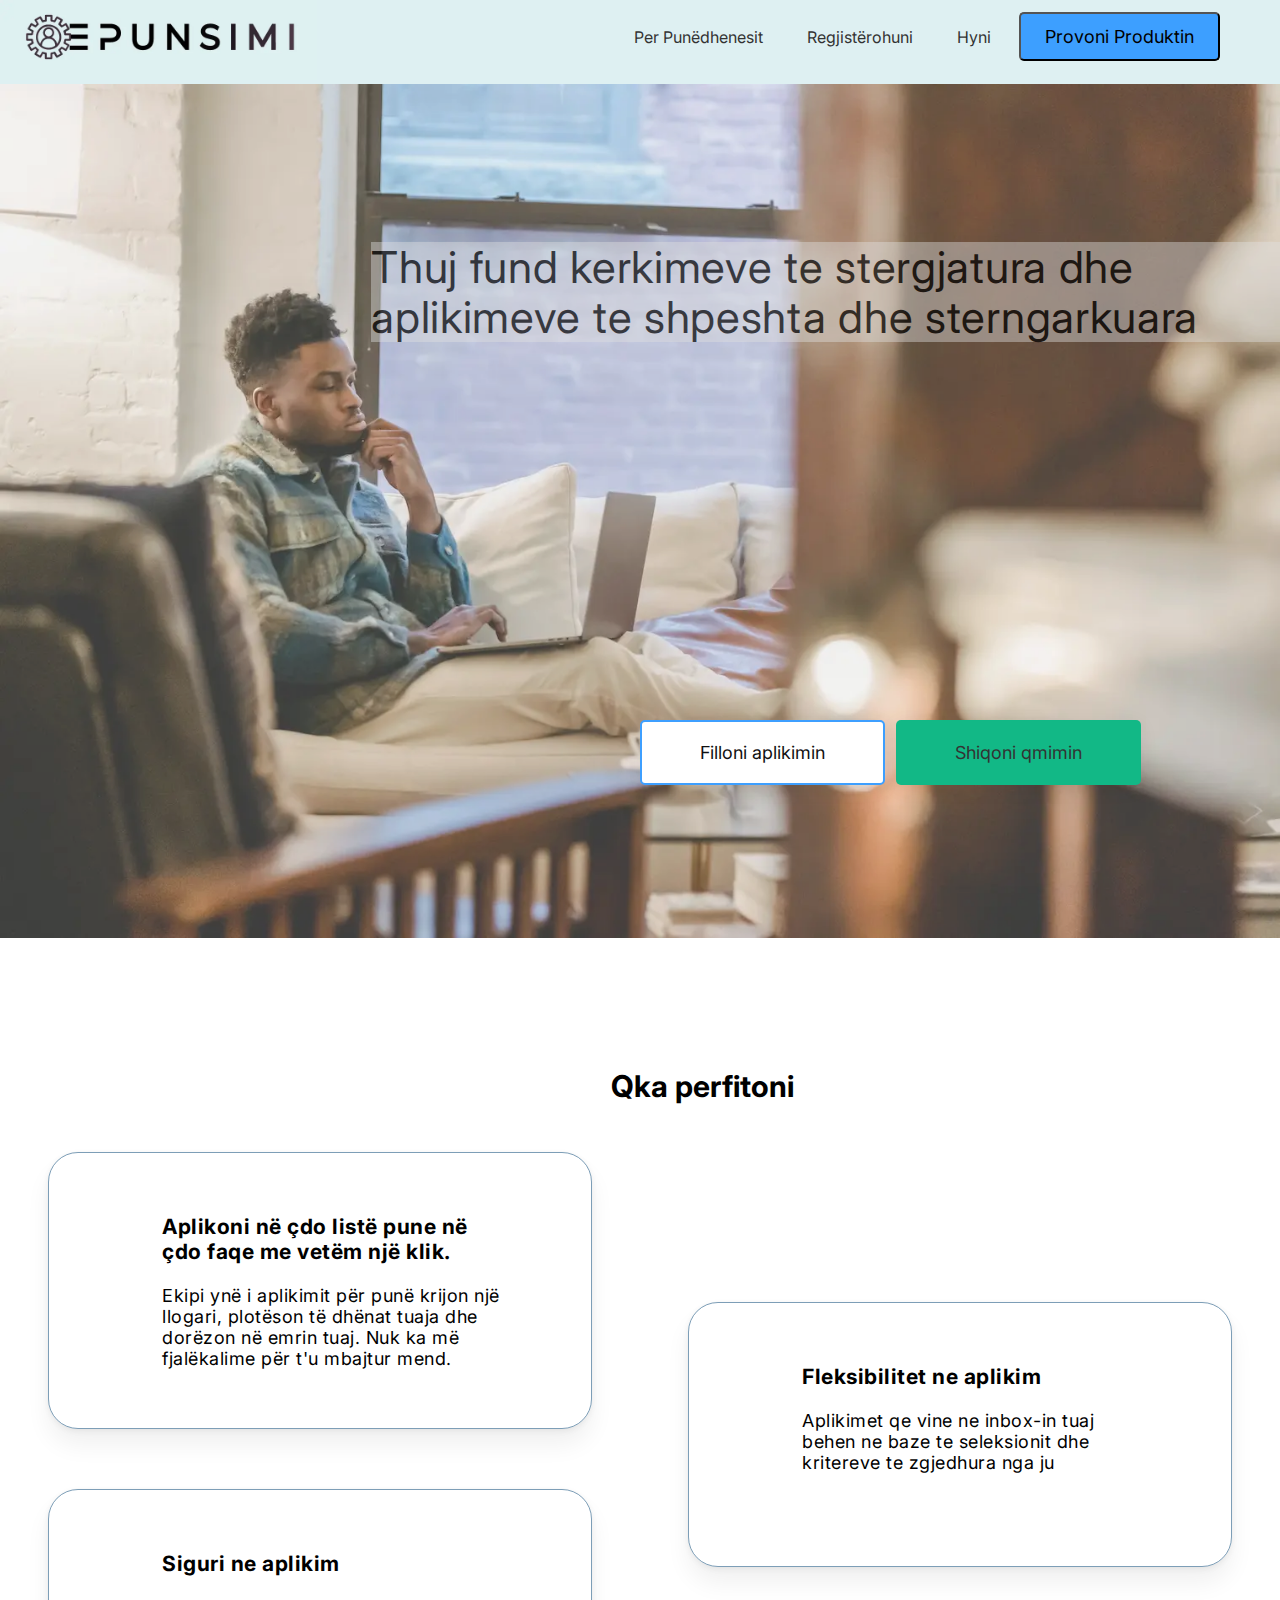
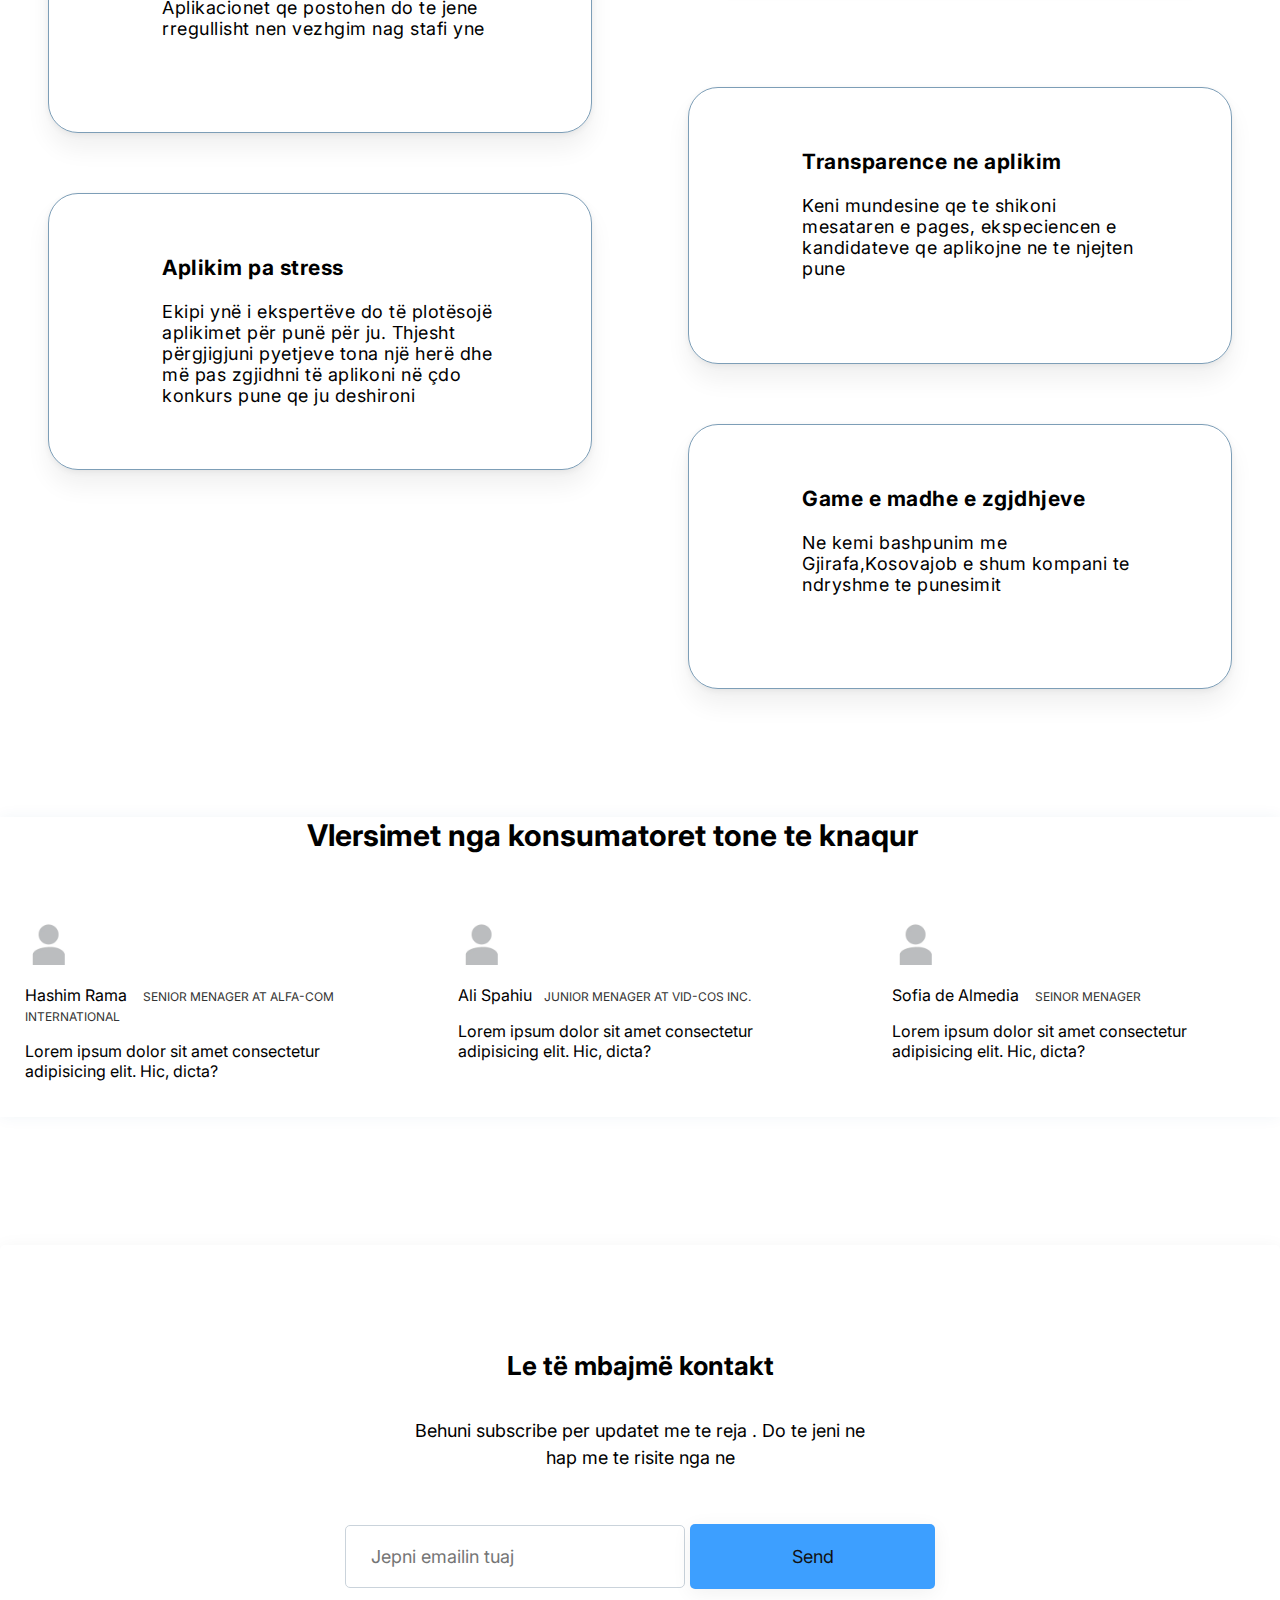
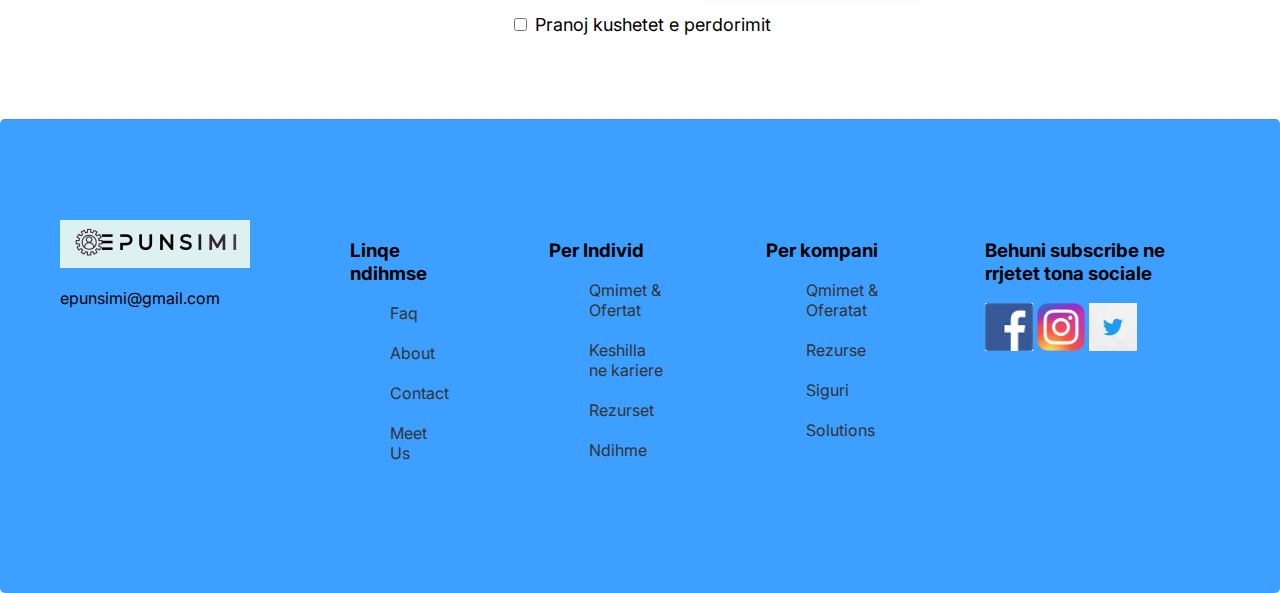
==== commit 508fca29: "Squashed commit of the following:" ====
--- a/index.html
+++ b/index.html
@@ -14,10 +14,11 @@
 </head>
 <body>
     <div class="Main header">
+      <meta name="main header" content="Ky sherben si main header sidhe ka stilin e nje faqe jo serioze/startup faqes. " >
     <header>
 <nav class="nav">
     <div class ="Sh-nav">
-        <img class="logo" src="img/Screenshot2.v2.webp" alt="logo">
+        <img class="logo" src="img/Screenshot2.v2.webp" alt="logo"  width="317px">
    <div class="kontenti">
    
     <a href="#" class="a">Per Punëdhenesit</a>
@@ -28,27 +29,20 @@
     </div></div>
     <div class="sidepanel-btn">
       <div id="mySidepanel" class="sidepanel">
-        <a href="javascript:void(0)" class="closebtn" onclick="closeNav()">×</a>
+        <a href="#" class="closebtn" onclick="closeNav()">×</a>
         <a href="#">Per Punedhenesit</a>
         <a href="#">Regjistrohuni</a>
         <a href="#">Sign in</a>
         <a href="#">Free Trial</a>
       </div>
     <button class="openbtn" onclick="openNav()">☰</button> 
-    <script>
-    function openNav() {
-      document.getElementById("mySidepanel").style.width = "100vw";
-    }
-    
-    function closeNav() {
-      document.getElementById("mySidepanel").style.width = "0";
-    }
-    </script>
     </div>
 </nav>
 <div class="Main koka">
+  <meta name="test test" content="koka e kokes">
 <div class ="majtas">
-  <img class="majtas-img" src="img/hero/v2.webp" alt="hero-img" ></div>
+  <img class="majtas-img" src="img/hero/v2.webp" alt="logo" width="80rem" ;
+  height="53rem"></div>
   
   
   <div class="djathtas">
@@ -62,22 +56,22 @@
 </div>
     </header>
     <article> 
-        <h3> Qka perfitoni </h3>
+        <h2> Qka perfitoni </h2>
 <div class="container"> 
         <div class="pjesa-majt">
  <div class="perfitimet pare"> 
-     <h4>Aplikoni në çdo listë pune në çdo faqe me vetëm një klik.</h4>      
+     <h3>Aplikoni në çdo listë pune në çdo faqe me vetëm një klik.</h3>      
      <p>Ekipi ynë i aplikimit për punë krijon një llogari, plotëson të dhënat tuaja dhe dorëzon në emrin tuaj. 
         Nuk ka më fjalëkalime për t'u mbajtur mend.</p>
     </div>
     <div class="perfitimet tre"> 
-        <h4>
+        <h3>
             Siguri ne aplikim
-        </h4>      
+        </h3>      
         <p> Aplikacionet qe postohen do te jene rregullisht nen vezhgim nag stafi yne </p>
        </div>
        <div class="perfitimet pese"> 
-        <h4>
+        <h3>
            Aplikim pa stress
         </h4>      
         <p> Ekipi ynë i ekspertëve do të plotësojë aplikimet për punë për ju. 
@@ -86,21 +80,21 @@
 </div>
     <div class="pjesa-djatht">
     <div class="perfitimet dyte"> 
-        <h4>
+        <h3>
             Fleksibilitet ne aplikim
-        </h4>      
+        </h3>      
         <p> Aplikimet qe vine ne inbox-in tuaj behen ne baze te seleksionit dhe kritereve te zgjedhura nga ju</p>
     </div>
        <div class="pjesa-majt">
        </div>
        <div class="perfitimet kater"> 
-        <h4>
+        <h3>
             Transparence ne aplikim
-        </h4>      
+        </h3>      
         <p> Keni mundesine qe te shikoni mesataren e pages, ekspeciencen e kandidateve qe aplikojne ne te njejten pune </p>
        </div>
        <div class="perfitimet gjashte"> 
-        <h4>Game e madhe e zgjdhjeve</h4>      
+        <h3>Game e madhe e zgjdhjeve</h3>      
         <p>Ne kemi bashpunim me Gjirafa,Kosovajob e shum kompani te ndryshme te punesimit</p>
        </div></div>
 </div>
@@ -110,10 +104,10 @@
         </div>
     </aside>
     <article class="article">
-        <h3>Vlersimet nga konsumatoret tone te knaqur</h3>
+        <h2>Vlersimet nga konsumatoret tone te knaqur</h2>
         <div class="reviews">
             <div class="Personi pare">
-                <img src="img/default.png" class="img">
+                <img src="img/default.webp" class="img" alt="consum1" width="48px" height="48px">
                 <p class ="review-author">Hashim Rama <span class="mini-component">Senior Menager at Alfa-Com international</span></p>
                 <p>Lorem ipsum dolor sit amet consectetur adipisicing elit. Hic, dicta?</p>
                 <div class="icons-review">
@@ -134,7 +128,7 @@
                   </svg></div></div>
             </div>
             <div class="Personi dyte">
-                <img src="img/default.png" class="img">
+                <img src="img/default.webp" class="img" alt="personi2" width="48px" height="48px">
                 <p class ="review-author">Ali Spahiu<span class="mini-component">Junior Menager at Vid-Cos inc.</span></p>
                 <p class="review-testemony">Lorem ipsum dolor sit amet consectetur adipisicing elit. Hic, dicta?</p>
                 <div class="icons-review">
@@ -155,7 +149,7 @@
                   </svg></div></div>
             </div>
             <div class="Personi tre">
-                <img src="img/default.png" class="img">
+                <img src="img/default.webp" class="img" alt="personi3" width="48px" height="48px">
                 <p class ="review-author">Sofia de Almedia <span class="mini-component">Seinor Menager</span> </p>
                 <p class="review-testemony">Lorem ipsum dolor sit amet consectetur adipisicing elit. Hic, dicta?</p>
                 <div class="icons-review">
@@ -181,27 +175,25 @@
         <h2 class="subscribe-title">Le të mbajmë kontakt</h2>
         <p class="subscribe-copy">Behuni subscribe per updatet me te reja .  Do te jeni ne hap me te risite nga ne </p>
         <div class="forma">
-        
           <input type="email" class="form-email" placeholder="Jepni emailin tuaj" />
           <button class="form-button">Send</button>
         </div>
         <div class="notice">
-          
-          <input type="checkbox">
+          <input type="checkbox" id="checkboxi" placeholder="Pranoj kushetet e perdorimit">
+          <label for="checkboxi" > Pranoj kushetet e perdorimit </label>
           <span class="notice-copy"></span>
-          <label for="notice-copy"> I pranoj kushtet e perdorimit</label>
         </div> 
       </div>
     </div>
       <footer class="footer">
        <div class="footer-container">
-         <img src="img/logo.png">
+         <img src="img/Screenshot2.v2.webp" alt="contact" width="190px" height="48px">
          <div class="Contact us">
            <p>epunsimi@gmail.com</p>
          </div>
        </div>
        <div class="footer-contain_me">
-         <h4> Linqe ndihmse </h4>
+         <h3> Linqe ndihmse </h3>
          <ul type="none">
           <li><a href="#">Faq</a></li> 
           <li><a href="#">About</a></li> 
@@ -210,16 +202,16 @@
           </ul></div>
          
        <div class="footer-personi">
-         <h4> Per Individ</h4>
+         <h3> Per Individ</h3>
          <ul type="none">
-           <li><a href="#">Qmimet & Ofertat</li>
+           <li><a href="#">Qmimet & Ofertat</a></li>
            <li><a href="#">Keshilla ne kariere</a></li>
            <li><a href="#">Rezurset</a></li>
            <li><a href="#">Ndihme</a></li>
          </ul>
        </div>
        <div class="footer-punedhenesi">
-         <h4>Per kompani</h4>
+         <h3>Per kompani</h3>
          <ul type="none">
            <li><a href="#">Qmimet & Oferatat</a></li>
            <li><a href="#">Rezurse</a></li>
@@ -228,12 +220,13 @@
          </ul>
        </div>
        <div class="footer-contain-last">
-        <h4>Behuni subscribe ne rrjetet tona sociale</h4>
-        <span><img src ="img/logo-social/index.png" alt="facebook">
-       <img src="img/logo-social/instagram.png" alt="instagram">
-     <img src="img/logo-social/twitter.jpg " alt="Twitter"> </span>
+        <h3>Behuni subscribe ne rrjetet tona sociale</h3>
+        <span><img src ="img/logo-social/index.webp" alt="facebook" width="48px" height="48px">
+       <img src="img/logo-social/Instagram_logo_2016.svg.webp" alt="instagram" width="48px" height="48px">
+     <img src="img/logo-social/tweet.webp " alt="Twitter" width="48px" height="48px"> </span>
       </div>
     </footer>
 </div>
+<script src="base.js"></script>
 </body>
 </html>
--- a/css/baza.css
+++ b/css/baza.css
@@ -32,7 +32,7 @@
     font-size: 1.6rem;
 }
 .nav .logo{
-    width:auto;
+    width:31.7rem;
      height:8rem;
 }
 
@@ -135,7 +135,7 @@
     display: grid;
     grid-template-columns: auto auto;
    /* background-image: url("/img/st.jpg"); */
- background-color: #cccccc;
+ background-color: #fff;
 width: 100%;
 max-height: 100rem;
 }
@@ -204,8 +204,8 @@
 }
 .btn:link,
 .btn:visited{
-background-color:white ;
-color: #333;
+background-color:#12b886 ;
+color: white;
 text-transform: uppercase;
 text-decoration: none;
 padding: 0.8rem 1.6rem;
@@ -213,7 +213,6 @@
 font-weight: 600;
 font-size: 1.8rem;
 border-radius: 50px;
-border: 1px solid #333;
 }
 .btn:hover,.btn:active{
   box-shadow: 0px 1.5rem 1rem rgba(0, 0, 0,0.06);
@@ -288,7 +287,7 @@
 article {
     margin-top: 12.8rem;
 }
-article h3{
+article h2{
     padding-left: 44%;
 margin: 4.8rem;
 font-size: 3rem;
@@ -349,7 +348,7 @@
     box-shadow: 0 0 1.5rem 0 rgba(38, 93, 135, 0.06);
 
 }
-.article h3{
+.article h2{
     margin: 0 9% 6.4rem -20%;
 }
 
@@ -437,15 +436,12 @@
 	height: 6.5rem;
 	border-radius: 5px;
 	font-size: 1.8rem;
-	color: white;
-	box-shadow: 0 0.4rem 2rem rgba(0, 0, 0, 0.1);
-}
-.form-button:link,.form-button:visited {
-    background: #3D9FFF;
-}
-
-.form-button:hover,.form-button:active {
-	box-shadow: 0 1rem 2rem rgba(0, 0, 0, 0.1);
+	color:#111;
+	box-shadow: 0 0.4rem 2rem rgba(0, 0, 0, 0.06);
+}
+
+.form-button:hover {
+	box-shadow: 0 1rem 2rem rgba(0, 0, 0, 0.06);
 }
 
 .notice-copy {
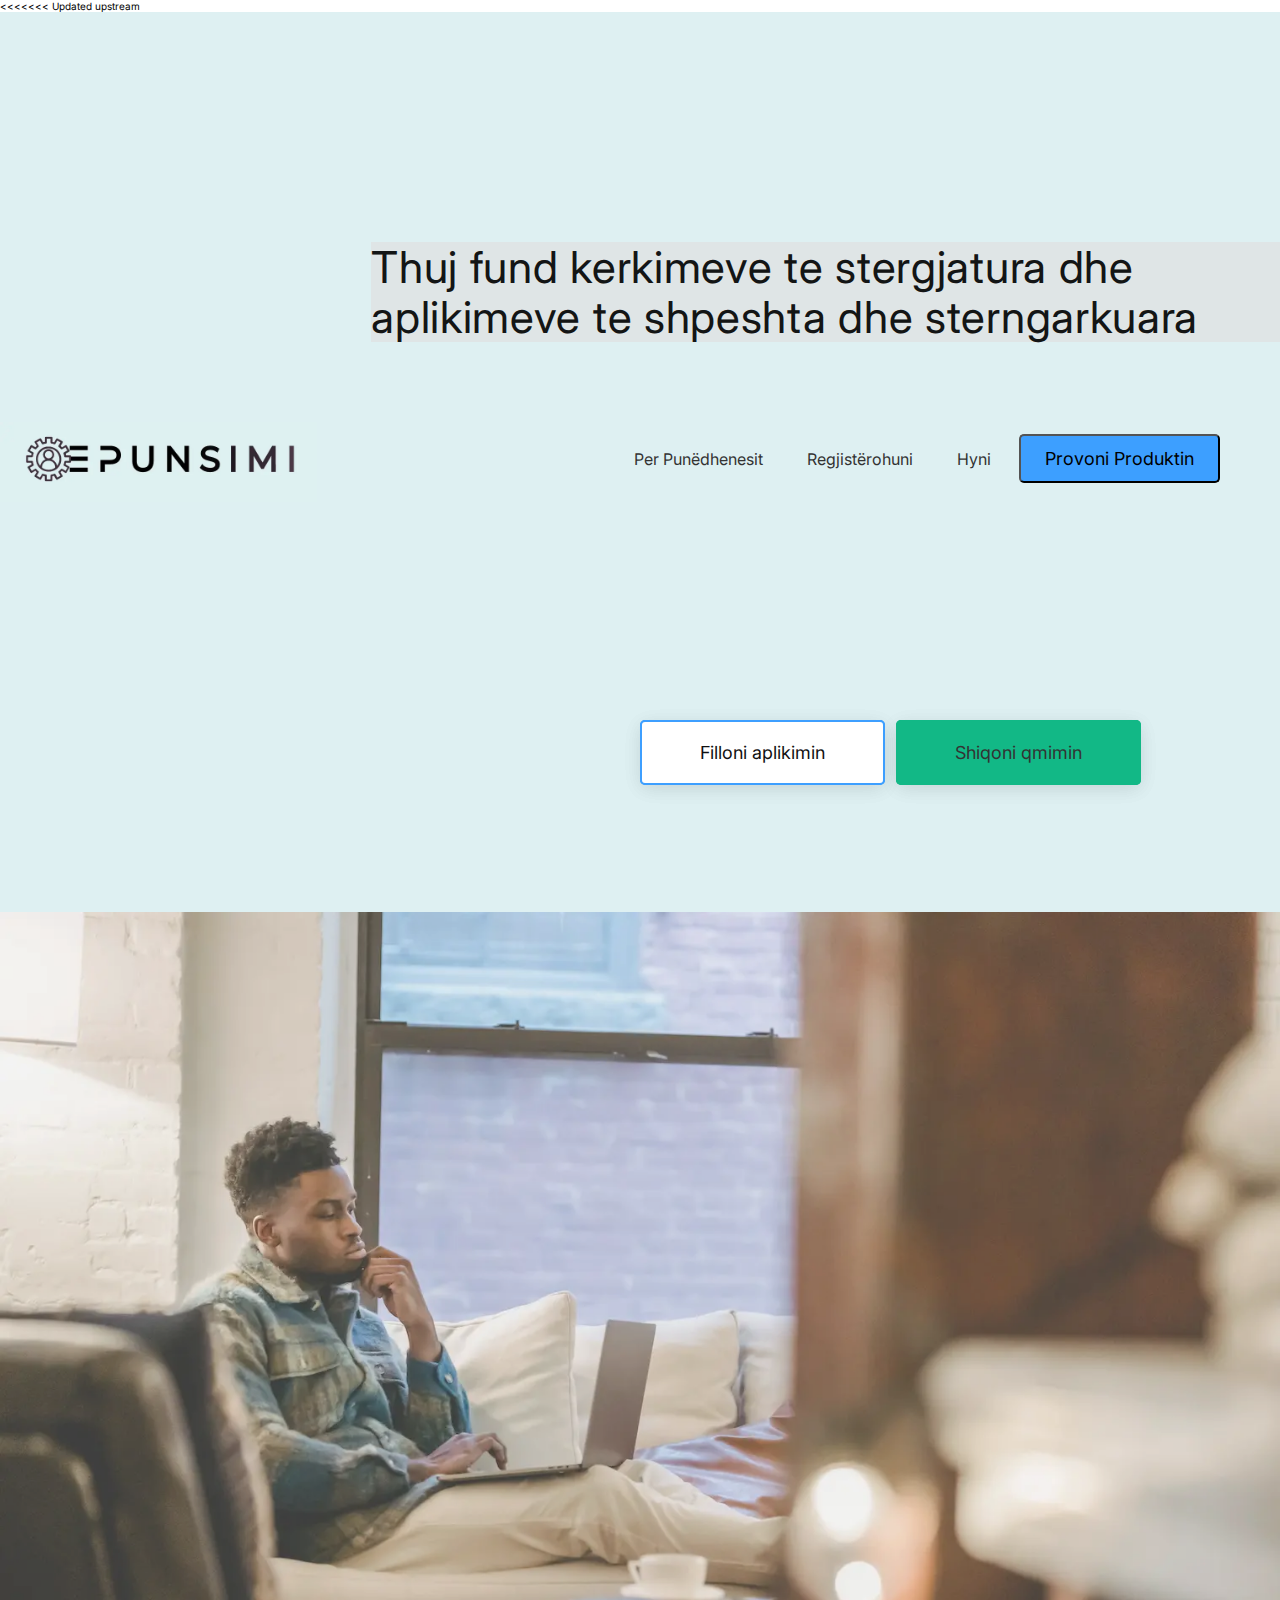
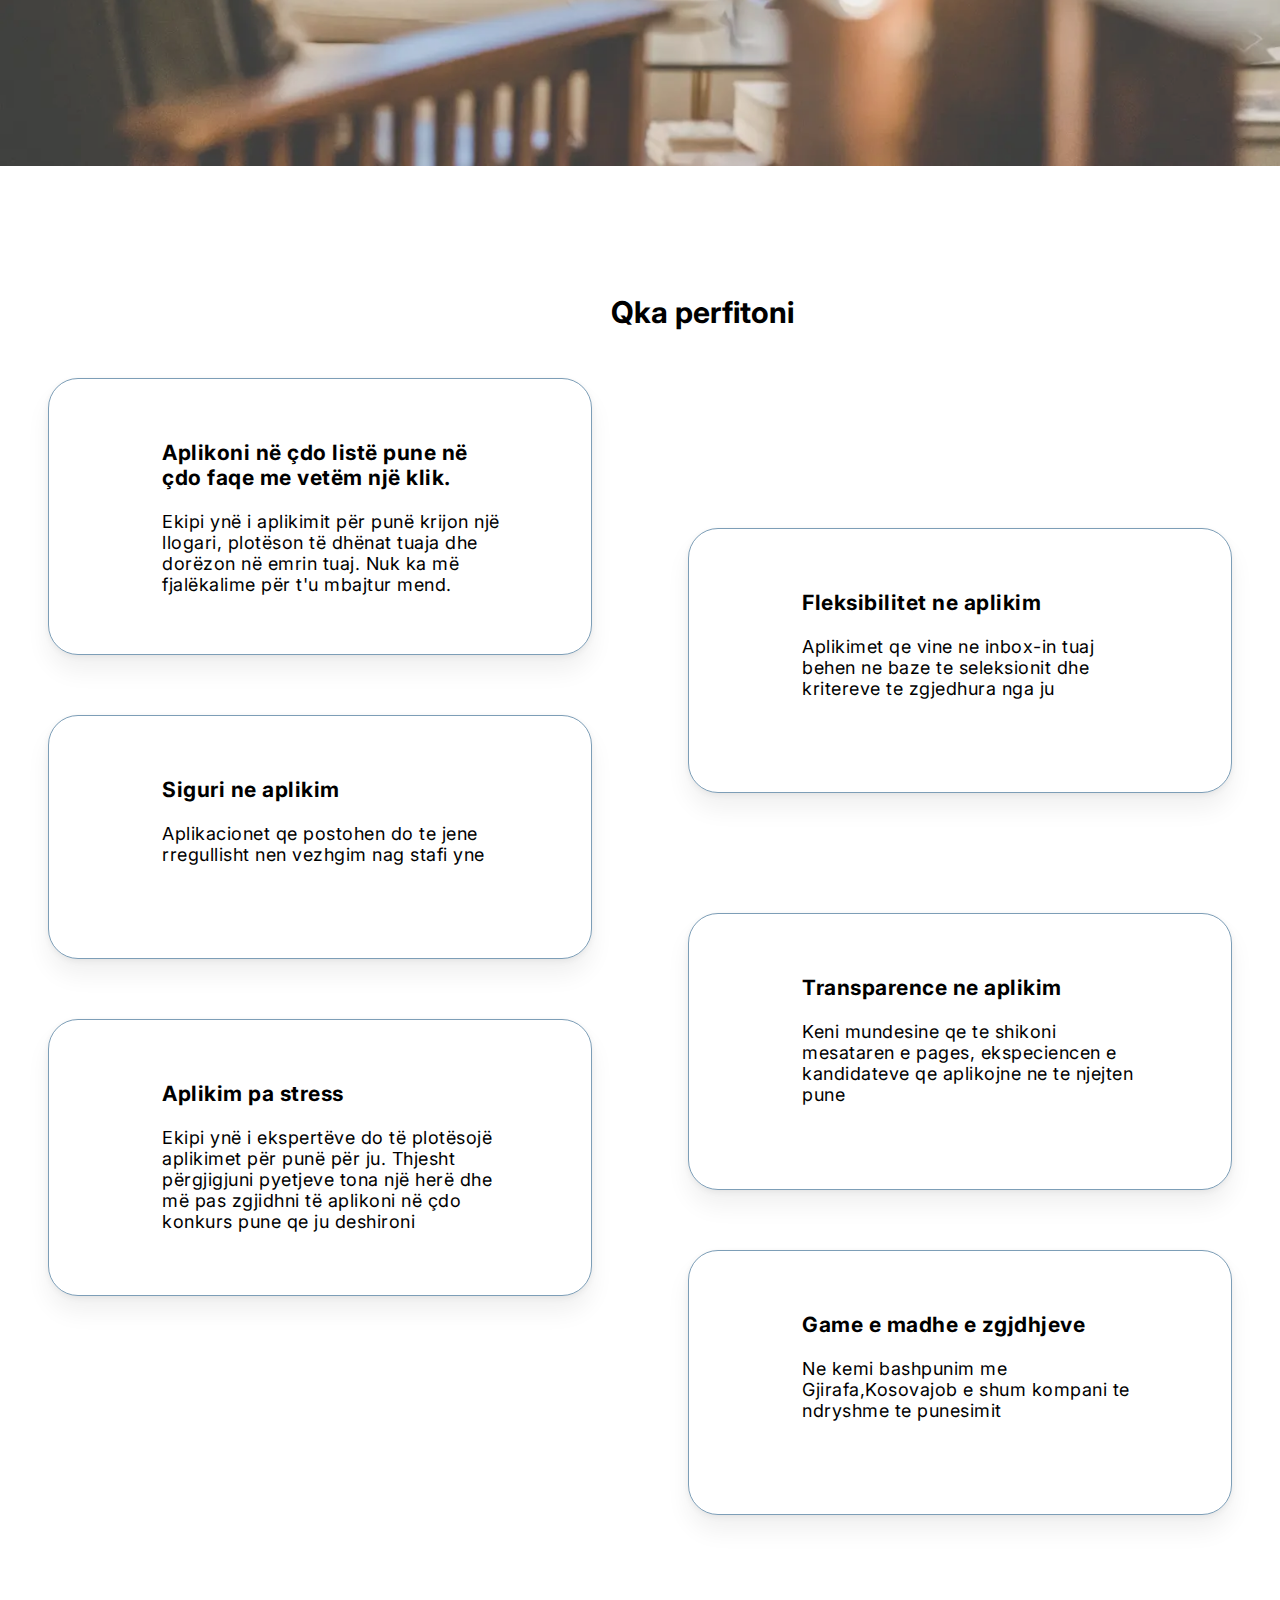
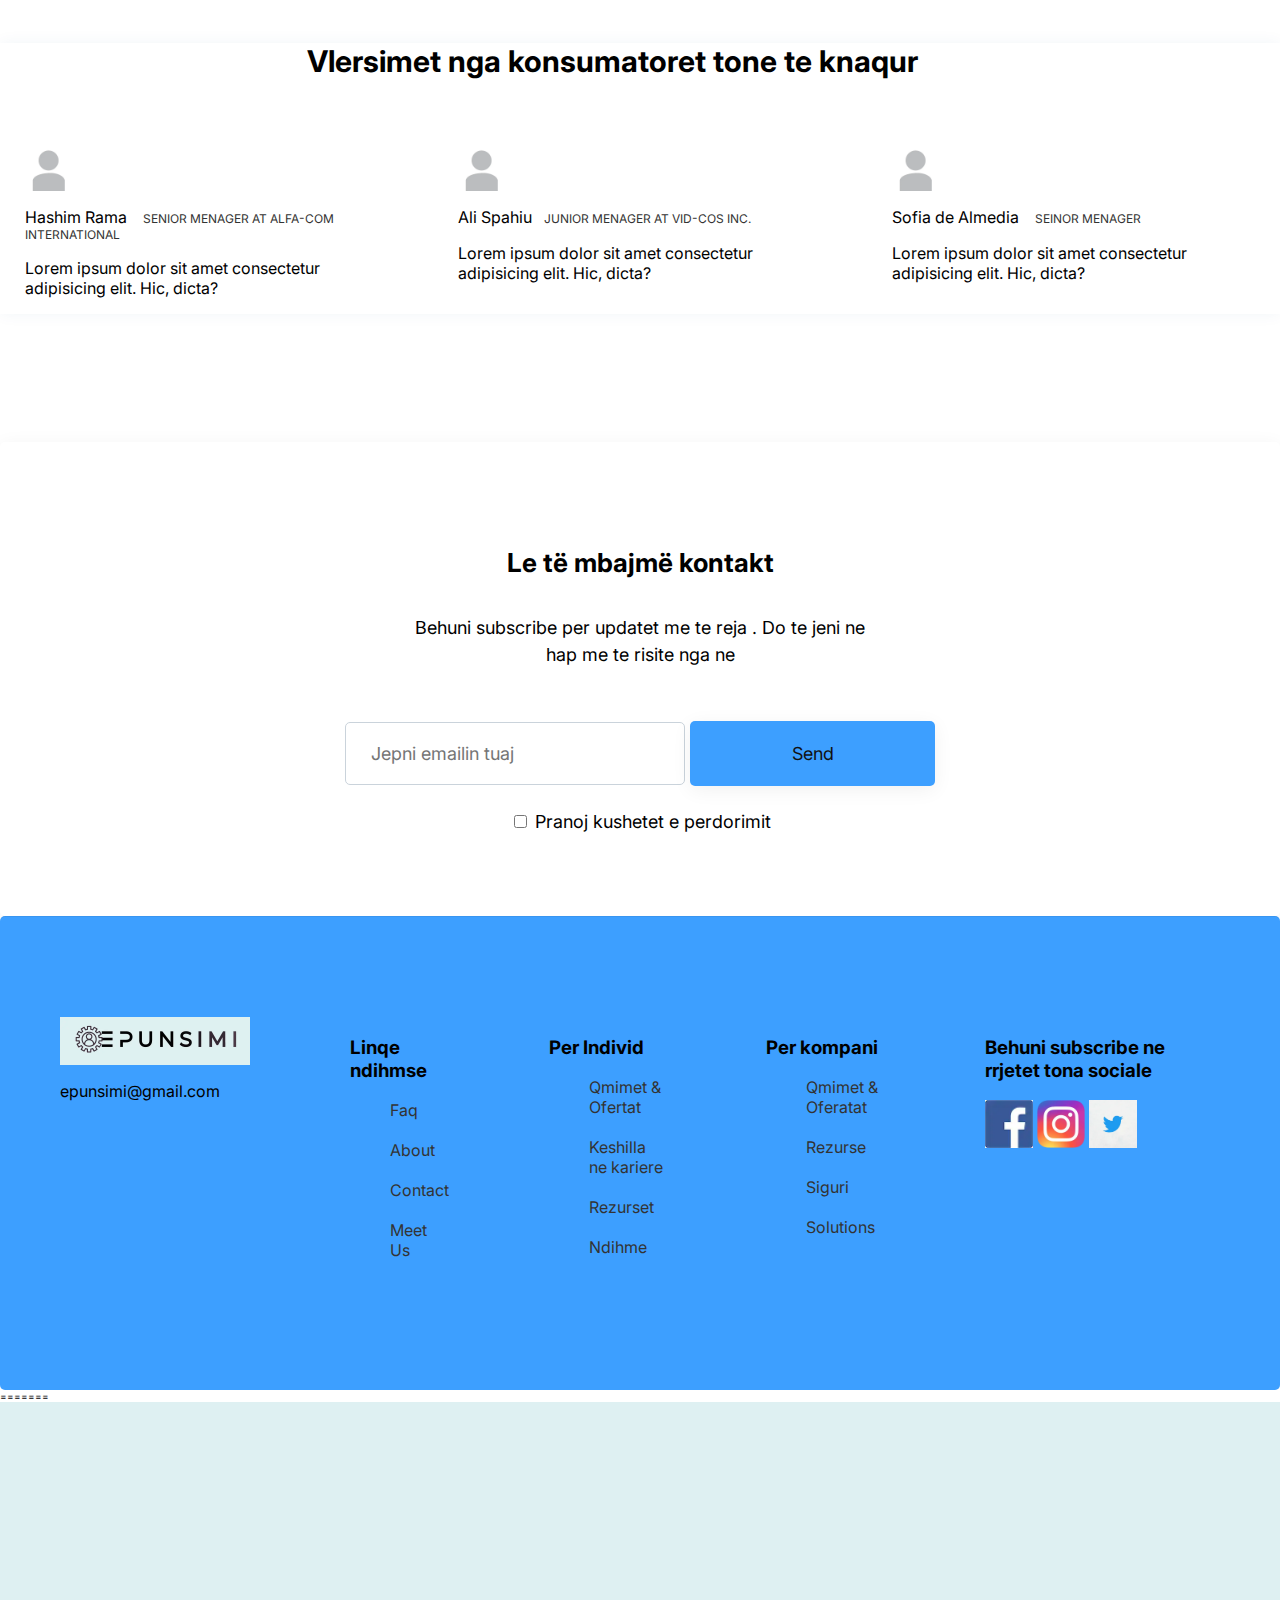
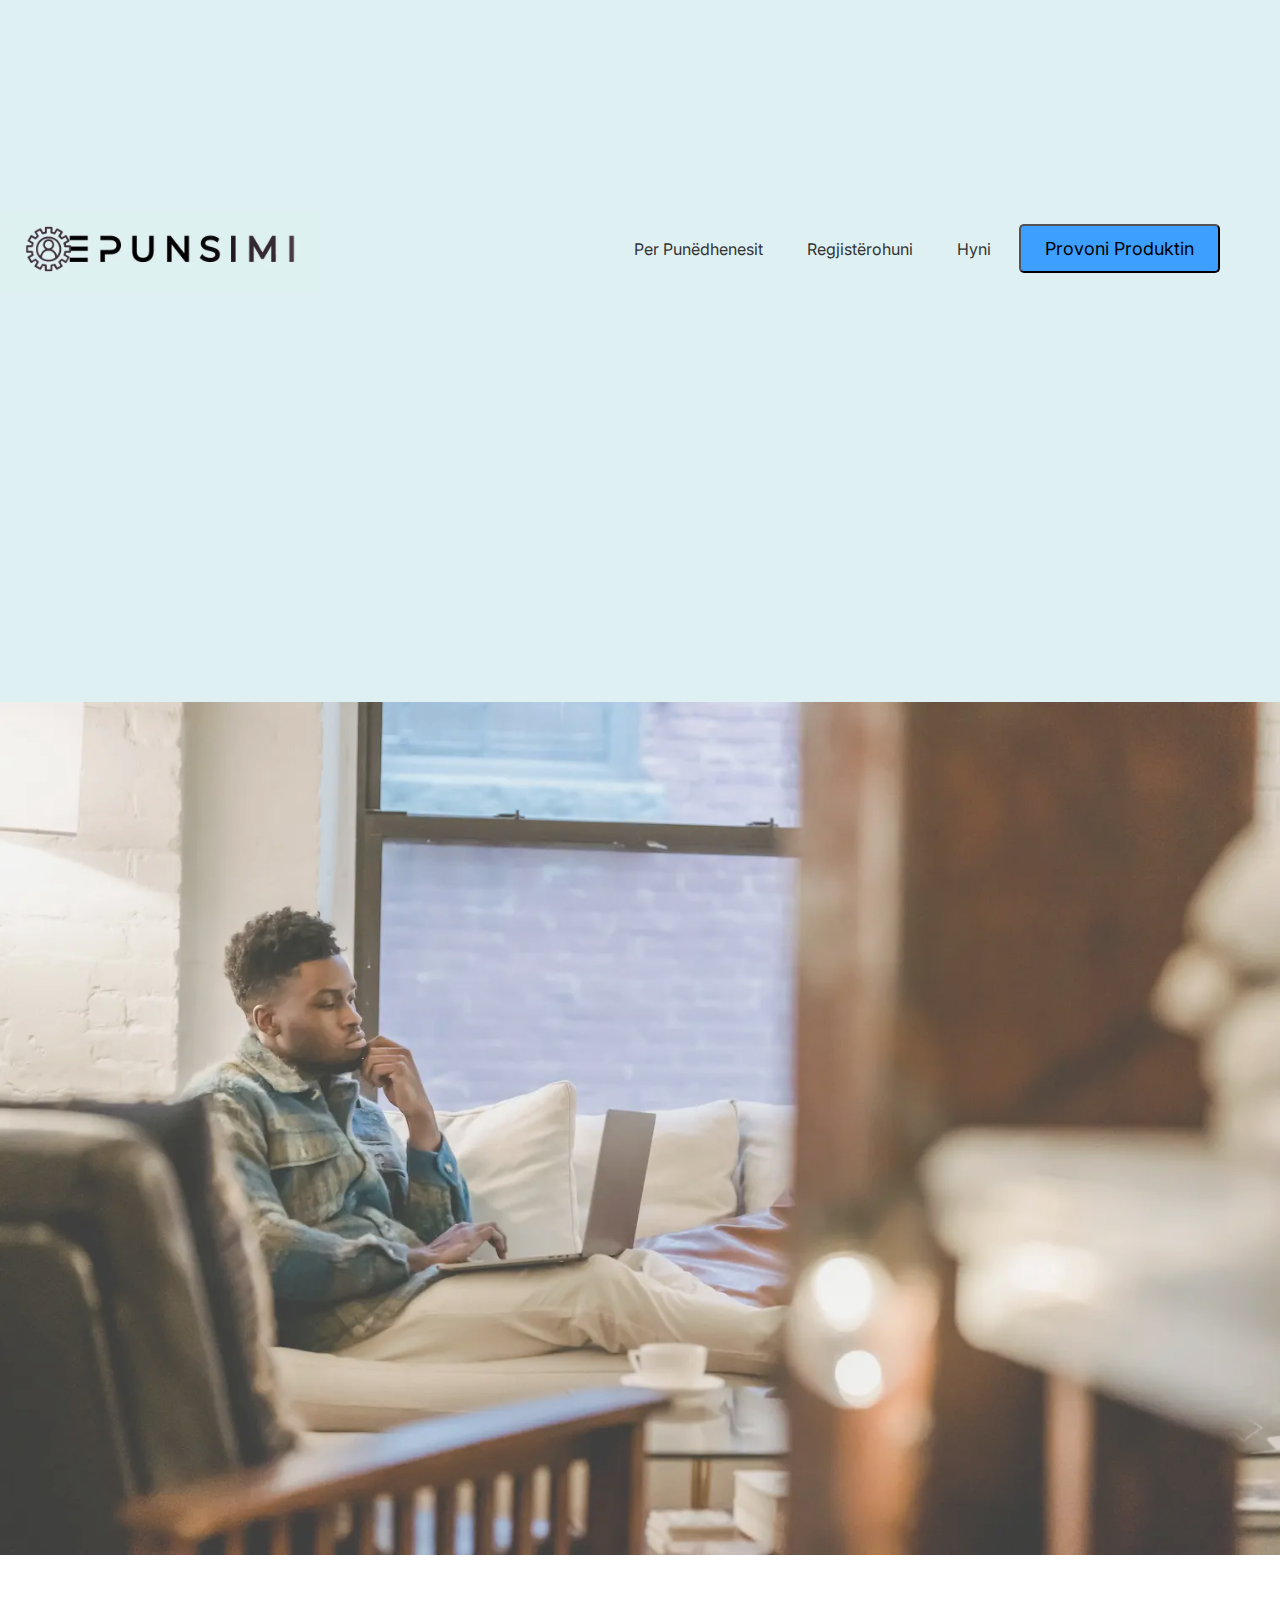
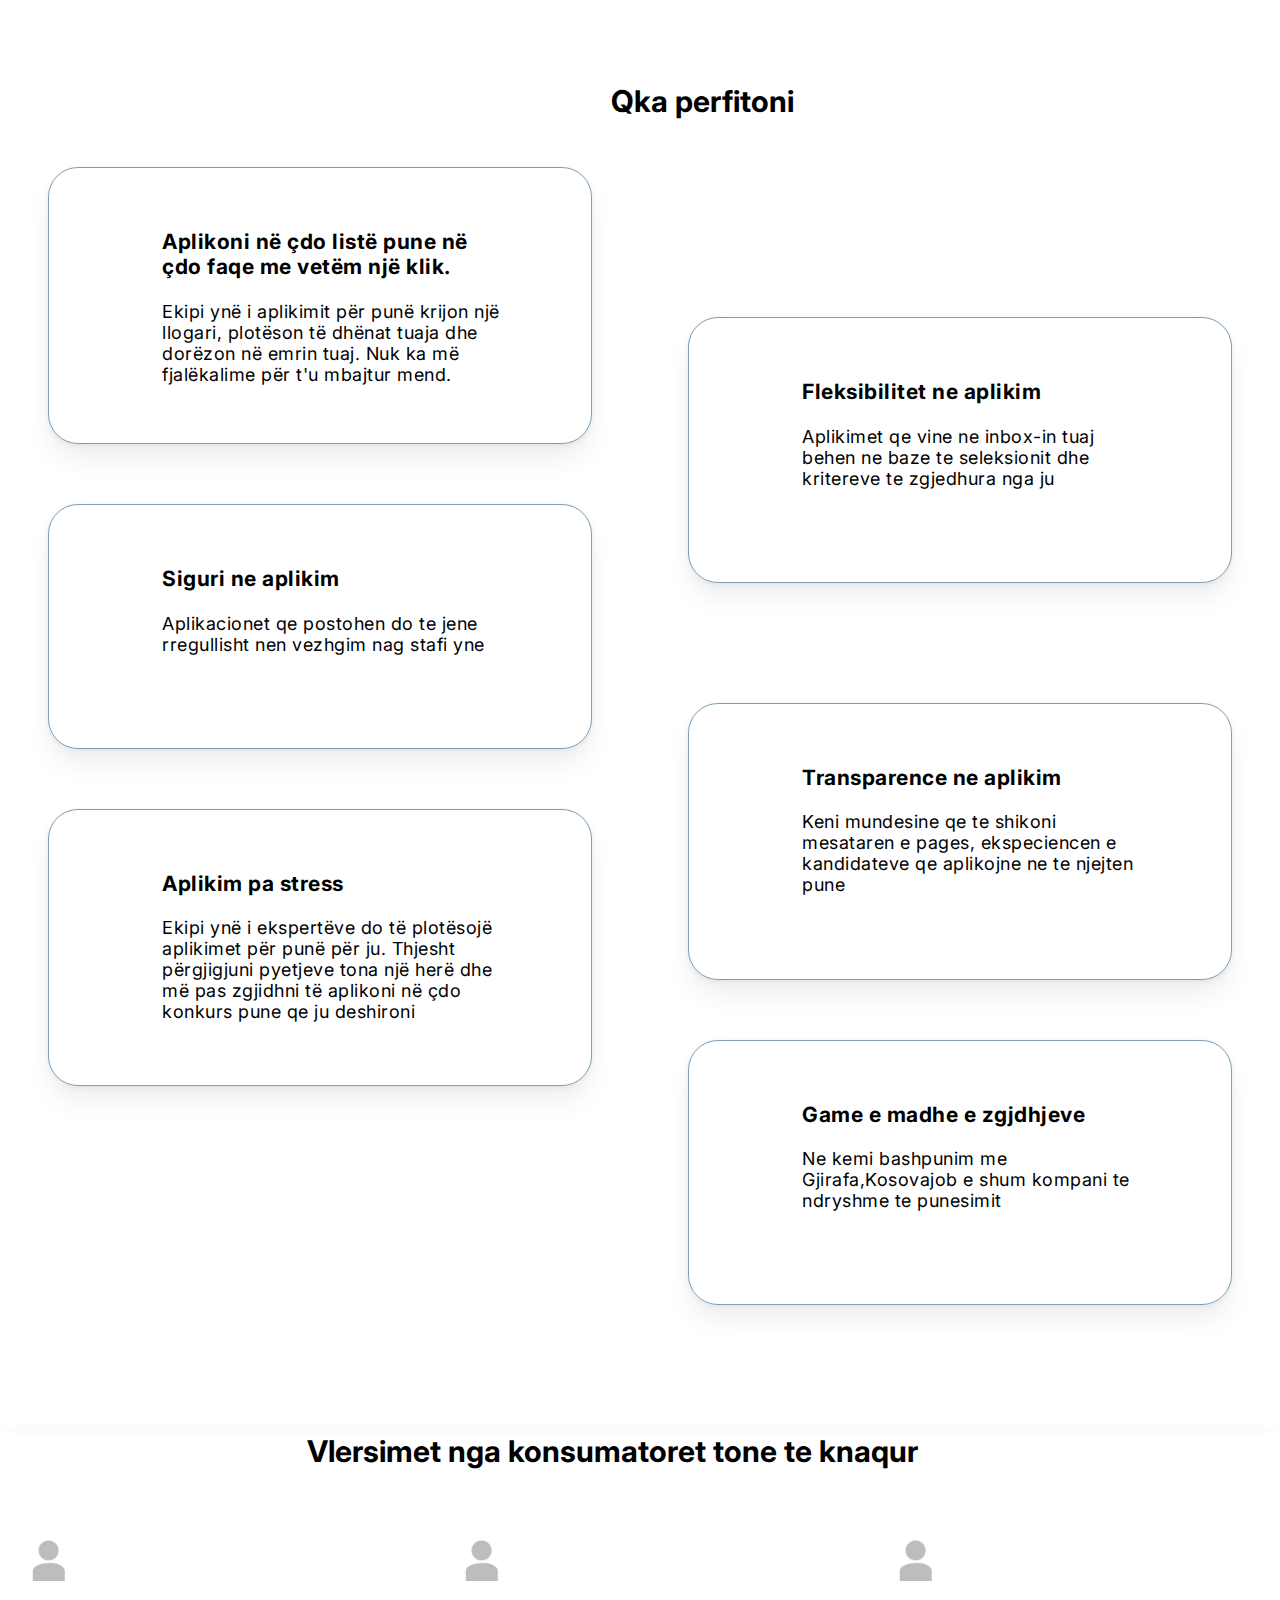
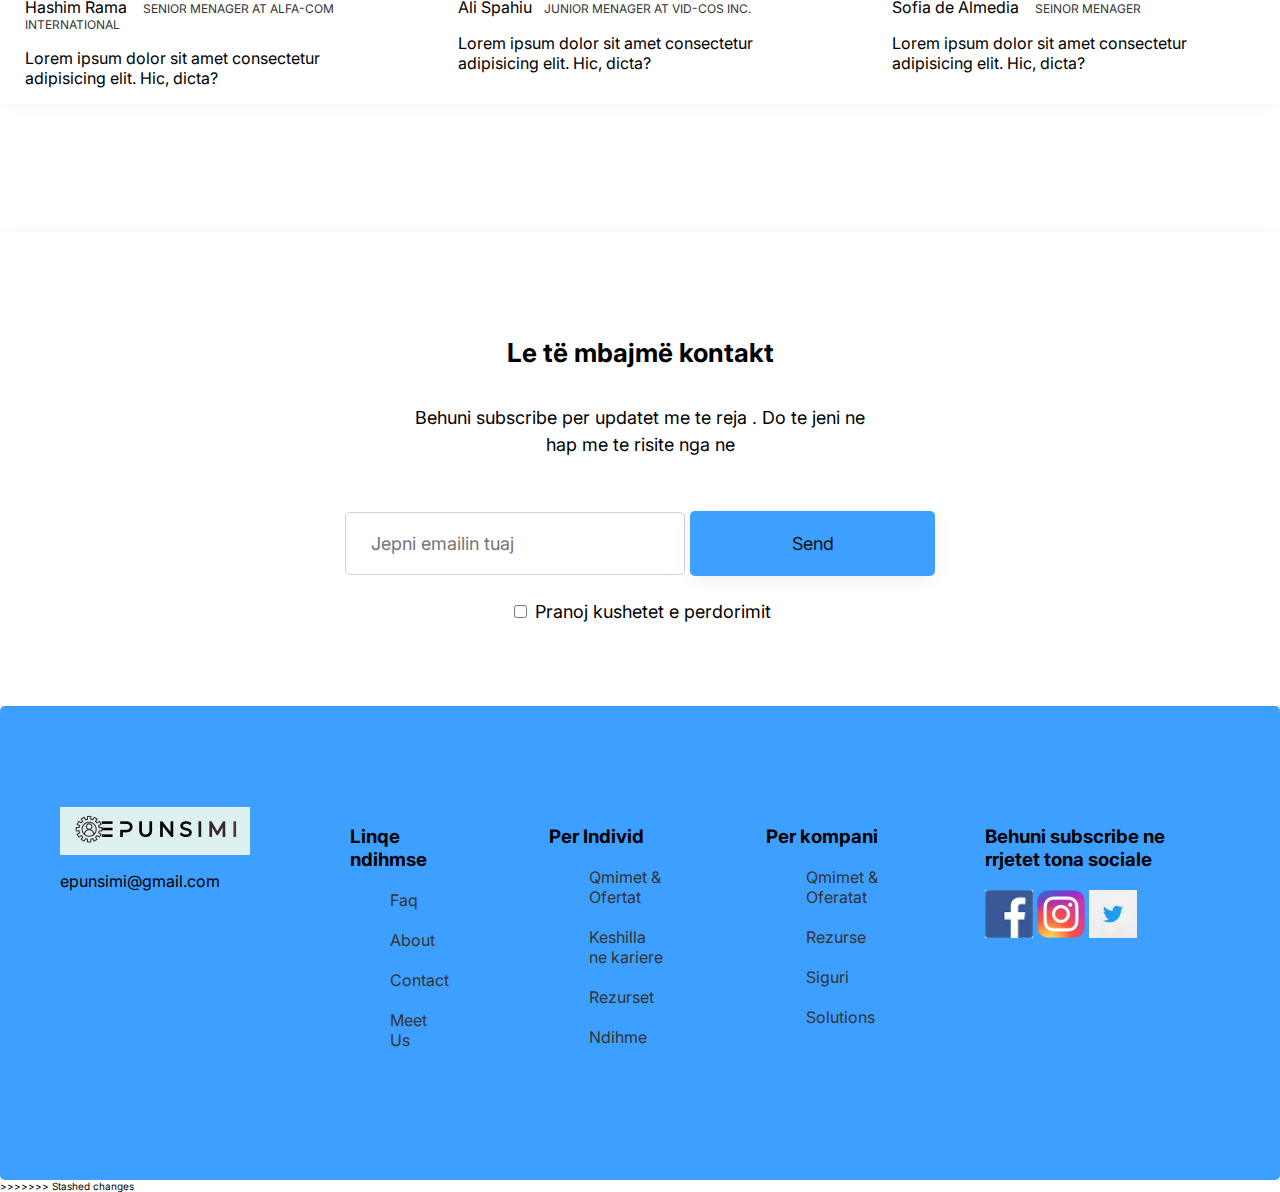
==== commit 3bc4cf72: "sus" ====
--- a/index.html
+++ b/index.html
@@ -1,232 +1,470 @@
-<!DOCTYPE html>
-<html lang="en">
-<head>
-    <meta charset="UTF-8">
-    <meta http-equiv="X-UA-Compatible" content="IE=edge">
-    <meta name="viewport" content="width=device-width, initial-scale=1.0">
-    <link rel="preconnect" href="https://fonts.googleapis.com">
-    <link rel="preconnect" href="https://fonts.gstatic.com" crossorigin>
-    <link href="https://fonts.googleapis.com/css2?family=Inter&display=swap" rel="stylesheet"> 
-    <title>Document</title>
-    <link rel="stylesheet" href="css/baza.css"/>
-    <link rel="stylesheet" href="css/mediaquery.css"/>
-    
-</head>
-<body>
-    <div class="Main header">
-      <meta name="main header" content="Ky sherben si main header sidhe ka stilin e nje faqe jo serioze/startup faqes. " >
-    <header>
-<nav class="nav">
-    <div class ="Sh-nav">
-        <img class="logo" src="img/Screenshot2.v2.webp" alt="logo"  width="317px">
-   <div class="kontenti">
-   
-    <a href="#" class="a">Per Punëdhenesit</a>
-    <a href="#" class="a"> Regjistërohuni </a>
-    <a href="#" class="a"> Hyni</a> 
-    <button class=" btn ">Provoni Produktin</button>
-    
-    </div></div>
-    <div class="sidepanel-btn">
-      <div id="mySidepanel" class="sidepanel">
-        <a href="#" class="closebtn" onclick="closeNav()">×</a>
-        <a href="#">Per Punedhenesit</a>
-        <a href="#">Regjistrohuni</a>
-        <a href="#">Sign in</a>
-        <a href="#">Free Trial</a>
-      </div>
-    <button class="openbtn" onclick="openNav()">☰</button> 
-    </div>
-</nav>
-<div class="Main koka">
-  <meta name="test test" content="koka e kokes">
-<div class ="majtas">
-  <img class="majtas-img" src="img/hero/v2.webp" alt="logo" width="80rem" ;
-  height="53rem"></div>
-  
-  
-  <div class="djathtas">
-    <h1 class="text"> Aplikimi  ska qene me i lehte </h1>
-    <p class="texti"> Thuj fund kerkimeve  te stergjatura dhe aplikimeve te shpeshta dhe sterngarkuara</p>
-    <button class="form-button btn-main-1">Filloni aplikimin</button>
-    <button class="form-button btn-main-2">Shiqoni qmimin </button>
-      
-       </form>
-       
-</div>
-    </header>
-    <article> 
-        <h2> Qka perfitoni </h2>
-<div class="container"> 
-        <div class="pjesa-majt">
- <div class="perfitimet pare"> 
-     <h3>Aplikoni në çdo listë pune në çdo faqe me vetëm një klik.</h3>      
-     <p>Ekipi ynë i aplikimit për punë krijon një llogari, plotëson të dhënat tuaja dhe dorëzon në emrin tuaj. 
-        Nuk ka më fjalëkalime për t'u mbajtur mend.</p>
-    </div>
-    <div class="perfitimet tre"> 
-        <h3>
-            Siguri ne aplikim
-        </h3>      
-        <p> Aplikacionet qe postohen do te jene rregullisht nen vezhgim nag stafi yne </p>
-       </div>
-       <div class="perfitimet pese"> 
-        <h3>
-           Aplikim pa stress
-        </h4>      
-        <p> Ekipi ynë i ekspertëve do të plotësojë aplikimet për punë për ju. 
-            Thjesht përgjigjuni pyetjeve tona një herë dhe më pas zgjidhni të aplikoni në çdo konkurs pune qe ju deshironi  </p>
-       </div>
-</div>
-    <div class="pjesa-djatht">
-    <div class="perfitimet dyte"> 
-        <h3>
-            Fleksibilitet ne aplikim
-        </h3>      
-        <p> Aplikimet qe vine ne inbox-in tuaj behen ne baze te seleksionit dhe kritereve te zgjedhura nga ju</p>
-    </div>
-       <div class="pjesa-majt">
-       </div>
-       <div class="perfitimet kater"> 
-        <h3>
-            Transparence ne aplikim
-        </h3>      
-        <p> Keni mundesine qe te shikoni mesataren e pages, ekspeciencen e kandidateve qe aplikojne ne te njejten pune </p>
-       </div>
-       <div class="perfitimet gjashte"> 
-        <h3>Game e madhe e zgjdhjeve</h3>      
-        <p>Ne kemi bashpunim me Gjirafa,Kosovajob e shum kompani te ndryshme te punesimit</p>
-       </div></div>
-</div>
-    </article>
-    <aside>
-        <div class="faq-container">
-        </div>
-    </aside>
-    <article class="article">
-        <h2>Vlersimet nga konsumatoret tone te knaqur</h2>
-        <div class="reviews">
-            <div class="Personi pare">
-                <img src="img/default.webp" class="img" alt="consum1" width="48px" height="48px">
-                <p class ="review-author">Hashim Rama <span class="mini-component">Senior Menager at Alfa-Com international</span></p>
-                <p>Lorem ipsum dolor sit amet consectetur adipisicing elit. Hic, dicta?</p>
-                <div class="icons-review">
-                <div class="ikona 1 seek"><svg xmlns="http://www.w3.org/2000/svg" class="icon" viewBox="0 0 20 20" fill="currentColor">
-                  <path d="M9.049 2.927c.3-.921 1.603-.921 1.902 0l1.07 3.292a1 1 0 00.95.69h3.462c.969 0 1.371 1.24.588 1.81l-2.8 2.034a1 1 0 00-.364 1.118l1.07 3.292c.3.921-.755 1.688-1.54 1.118l-2.8-2.034a1 1 0 00-1.175 0l-2.8 2.034c-.784.57-1.838-.197-1.539-1.118l1.07-3.292a1 1 0 00-.364-1.118L2.98 8.72c-.783-.57-.38-1.81.588-1.81h3.461a1 1 0 00.951-.69l1.07-3.292z" />
-                </svg></div>
-                  <div class="ikona 2 seek"><svg xmlns="http://www.w3.org/2000/svg" class="icon" viewBox="0 0 20 20" fill="currentColor">
-                    <path d="M9.049 2.927c.3-.921 1.603-.921 1.902 0l1.07 3.292a1 1 0 00.95.69h3.462c.969 0 1.371 1.24.588 1.81l-2.8 2.034a1 1 0 00-.364 1.118l1.07 3.292c.3.921-.755 1.688-1.54 1.118l-2.8-2.034a1 1 0 00-1.175 0l-2.8 2.034c-.784.57-1.838-.197-1.539-1.118l1.07-3.292a1 1 0 00-.364-1.118L2.98 8.72c-.783-.57-.38-1.81.588-1.81h3.461a1 1 0 00.951-.69l1.07-3.292z" />
-                  </svg></div>
-                  <div class="ikona 3 seek"><svg xmlns="http://www.w3.org/2000/svg" class="icon" viewBox="0 0 20 20" fill="currentColor">
-                    <path d="M9.049 2.927c.3-.921 1.603-.921 1.902 0l1.07 3.292a1 1 0 00.95.69h3.462c.969 0 1.371 1.24.588 1.81l-2.8 2.034a1 1 0 00-.364 1.118l1.07 3.292c.3.921-.755 1.688-1.54 1.118l-2.8-2.034a1 1 0 00-1.175 0l-2.8 2.034c-.784.57-1.838-.197-1.539-1.118l1.07-3.292a1 1 0 00-.364-1.118L2.98 8.72c-.783-.57-.38-1.81.588-1.81h3.461a1 1 0 00.951-.69l1.07-3.292z" />
-                  </svg></div>
-                  <div class="ikona 4 seek"><svg xmlns="http://www.w3.org/2000/svg" class="icon" viewBox="0 0 20 20" fill="currentColor">
-                    <path d="M9.049 2.927c.3-.921 1.603-.921 1.902 0l1.07 3.292a1 1 0 00.95.69h3.462c.969 0 1.371 1.24.588 1.81l-2.8 2.034a1 1 0 00-.364 1.118l1.07 3.292c.3.921-.755 1.688-1.54 1.118l-2.8-2.034a1 1 0 00-1.175 0l-2.8 2.034c-.784.57-1.838-.197-1.539-1.118l1.07-3.292a1 1 0 00-.364-1.118L2.98 8.72c-.783-.57-.38-1.81.588-1.81h3.461a1 1 0 00.951-.69l1.07-3.292z" />
-                  </svg></div>
-                  <div class="ikona 5"><svg xmlns="http://www.w3.org/2000/svg" class="icon" viewBox="0 0 20 20" fill="currentColor">
-                    <path d="M9.049 2.927c.3-.921 1.603-.921 1.902 0l1.07 3.292a1 1 0 00.95.69h3.462c.969 0 1.371 1.24.588 1.81l-2.8 2.034a1 1 0 00-.364 1.118l1.07 3.292c.3.921-.755 1.688-1.54 1.118l-2.8-2.034a1 1 0 00-1.175 0l-2.8 2.034c-.784.57-1.838-.197-1.539-1.118l1.07-3.292a1 1 0 00-.364-1.118L2.98 8.72c-.783-.57-.38-1.81.588-1.81h3.461a1 1 0 00.951-.69l1.07-3.292z" />
-                  </svg></div></div>
-            </div>
-            <div class="Personi dyte">
-                <img src="img/default.webp" class="img" alt="personi2" width="48px" height="48px">
-                <p class ="review-author">Ali Spahiu<span class="mini-component">Junior Menager at Vid-Cos inc.</span></p>
-                <p class="review-testemony">Lorem ipsum dolor sit amet consectetur adipisicing elit. Hic, dicta?</p>
-                <div class="icons-review">
-                <div class="ikona 1 seek"><svg xmlns="http://www.w3.org/2000/svg" class="icon" viewBox="0 0 20 20" fill="currentColor">
-                  <path d="M9.049 2.927c.3-.921 1.603-.921 1.902 0l1.07 3.292a1 1 0 00.95.69h3.462c.969 0 1.371 1.24.588 1.81l-2.8 2.034a1 1 0 00-.364 1.118l1.07 3.292c.3.921-.755 1.688-1.54 1.118l-2.8-2.034a1 1 0 00-1.175 0l-2.8 2.034c-.784.57-1.838-.197-1.539-1.118l1.07-3.292a1 1 0 00-.364-1.118L2.98 8.72c-.783-.57-.38-1.81.588-1.81h3.461a1 1 0 00.951-.69l1.07-3.292z" />
-                </svg></div>
-                  <div class="ikona 2 seek"><svg xmlns="http://www.w3.org/2000/svg" class="icon" viewBox="0 0 20 20" fill="currentColor">
-                    <path d="M9.049 2.927c.3-.921 1.603-.921 1.902 0l1.07 3.292a1 1 0 00.95.69h3.462c.969 0 1.371 1.24.588 1.81l-2.8 2.034a1 1 0 00-.364 1.118l1.07 3.292c.3.921-.755 1.688-1.54 1.118l-2.8-2.034a1 1 0 00-1.175 0l-2.8 2.034c-.784.57-1.838-.197-1.539-1.118l1.07-3.292a1 1 0 00-.364-1.118L2.98 8.72c-.783-.57-.38-1.81.588-1.81h3.461a1 1 0 00.951-.69l1.07-3.292z" />
-                  </svg></div>
-                  <div class="ikona 3 seek"><svg xmlns="http://www.w3.org/2000/svg" class="icon" viewBox="0 0 20 20" fill="currentColor">
-                    <path d="M9.049 2.927c.3-.921 1.603-.921 1.902 0l1.07 3.292a1 1 0 00.95.69h3.462c.969 0 1.371 1.24.588 1.81l-2.8 2.034a1 1 0 00-.364 1.118l1.07 3.292c.3.921-.755 1.688-1.54 1.118l-2.8-2.034a1 1 0 00-1.175 0l-2.8 2.034c-.784.57-1.838-.197-1.539-1.118l1.07-3.292a1 1 0 00-.364-1.118L2.98 8.72c-.783-.57-.38-1.81.588-1.81h3.461a1 1 0 00.951-.69l1.07-3.292z" />
-                  </svg></div>
-                  <div class="ikona 4 seek"><svg xmlns="http://www.w3.org/2000/svg" class="icon" viewBox="0 0 20 20" fill="currentColor">
-                    <path d="M9.049 2.927c.3-.921 1.603-.921 1.902 0l1.07 3.292a1 1 0 00.95.69h3.462c.969 0 1.371 1.24.588 1.81l-2.8 2.034a1 1 0 00-.364 1.118l1.07 3.292c.3.921-.755 1.688-1.54 1.118l-2.8-2.034a1 1 0 00-1.175 0l-2.8 2.034c-.784.57-1.838-.197-1.539-1.118l1.07-3.292a1 1 0 00-.364-1.118L2.98 8.72c-.783-.57-.38-1.81.588-1.81h3.461a1 1 0 00.951-.69l1.07-3.292z" />
-                  </svg></div>
-                  <div class="ikona 5 seek"><svg xmlns="http://www.w3.org/2000/svg" class="icon" viewBox="0 0 20 20" fill="currentColor">
-                    <path d="M9.049 2.927c.3-.921 1.603-.921 1.902 0l1.07 3.292a1 1 0 00.95.69h3.462c.969 0 1.371 1.24.588 1.81l-2.8 2.034a1 1 0 00-.364 1.118l1.07 3.292c.3.921-.755 1.688-1.54 1.118l-2.8-2.034a1 1 0 00-1.175 0l-2.8 2.034c-.784.57-1.838-.197-1.539-1.118l1.07-3.292a1 1 0 00-.364-1.118L2.98 8.72c-.783-.57-.38-1.81.588-1.81h3.461a1 1 0 00.951-.69l1.07-3.292z" />
-                  </svg></div></div>
-            </div>
-            <div class="Personi tre">
-                <img src="img/default.webp" class="img" alt="personi3" width="48px" height="48px">
-                <p class ="review-author">Sofia de Almedia <span class="mini-component">Seinor Menager</span> </p>
-                <p class="review-testemony">Lorem ipsum dolor sit amet consectetur adipisicing elit. Hic, dicta?</p>
-                <div class="icons-review">
-                <div class="ikona 1 seek"><svg xmlns="http://www.w3.org/2000/svg" class="icon" viewBox="0 0 20 20" fill="currentColor">
-                  <path d="M9.049 2.927c.3-.921 1.603-.921 1.902 0l1.07 3.292a1 1 0 00.95.69h3.462c.969 0 1.371 1.24.588 1.81l-2.8 2.034a1 1 0 00-.364 1.118l1.07 3.292c.3.921-.755 1.688-1.54 1.118l-2.8-2.034a1 1 0 00-1.175 0l-2.8 2.034c-.784.57-1.838-.197-1.539-1.118l1.07-3.292a1 1 0 00-.364-1.118L2.98 8.72c-.783-.57-.38-1.81.588-1.81h3.461a1 1 0 00.951-.69l1.07-3.292z" />
-                </svg></div>
-                  <div class="ikona 2 seek"><svg xmlns="http://www.w3.org/2000/svg" class="icon" viewBox="0 0 20 20" fill="currentColor">
-                    <path d="M9.049 2.927c.3-.921 1.603-.921 1.902 0l1.07 3.292a1 1 0 00.95.69h3.462c.969 0 1.371 1.24.588 1.81l-2.8 2.034a1 1 0 00-.364 1.118l1.07 3.292c.3.921-.755 1.688-1.54 1.118l-2.8-2.034a1 1 0 00-1.175 0l-2.8 2.034c-.784.57-1.838-.197-1.539-1.118l1.07-3.292a1 1 0 00-.364-1.118L2.98 8.72c-.783-.57-.38-1.81.588-1.81h3.461a1 1 0 00.951-.69l1.07-3.292z" />
-                  </svg></div>
-                  <div class="ikona 3 seek"><svg xmlns="http://www.w3.org/2000/svg" class="icon" viewBox="0 0 20 20" fill="currentColor">
-                    <path d="M9.049 2.927c.3-.921 1.603-.921 1.902 0l1.07 3.292a1 1 0 00.95.69h3.462c.969 0 1.371 1.24.588 1.81l-2.8 2.034a1 1 0 00-.364 1.118l1.07 3.292c.3.921-.755 1.688-1.54 1.118l-2.8-2.034a1 1 0 00-1.175 0l-2.8 2.034c-.784.57-1.838-.197-1.539-1.118l1.07-3.292a1 1 0 00-.364-1.118L2.98 8.72c-.783-.57-.38-1.81.588-1.81h3.461a1 1 0 00.951-.69l1.07-3.292z" />
-                  </svg></div>
-                  <div class="ikona 4 seek"><svg xmlns="http://www.w3.org/2000/svg" class="icon" viewBox="0 0 20 20" fill="currentColor">
-                    <path d="M9.049 2.927c.3-.921 1.603-.921 1.902 0l1.07 3.292a1 1 0 00.95.69h3.462c.969 0 1.371 1.24.588 1.81l-2.8 2.034a1 1 0 00-.364 1.118l1.07 3.292c.3.921-.755 1.688-1.54 1.118l-2.8-2.034a1 1 0 00-1.175 0l-2.8 2.034c-.784.57-1.838-.197-1.539-1.118l1.07-3.292a1 1 0 00-.364-1.118L2.98 8.72c-.783-.57-.38-1.81.588-1.81h3.461a1 1 0 00.951-.69l1.07-3.292z" />
-                  </svg></div>
-                  <div class="ikona 5 seek"><svg xmlns="http://www.w3.org/2000/svg" class="icon" viewBox="0 0 20 20" fill="currentColor">
-                    <path d="M9.049 2.927c.3-.921 1.603-.921 1.902 0l1.07 3.292a1 1 0 00.95.69h3.462c.969 0 1.371 1.24.588 1.81l-2.8 2.034a1 1 0 00-.364 1.118l1.07 3.292c.3.921-.755 1.688-1.54 1.118l-2.8-2.034a1 1 0 00-1.175 0l-2.8 2.034c-.784.57-1.838-.197-1.539-1.118l1.07-3.292a1 1 0 00-.364-1.118L2.98 8.72c-.783-.57-.38-1.81.588-1.81h3.461a1 1 0 00.951-.69l1.07-3.292z" />
-                  </svg></div></div>
-            </div>
-        </div>
-    </article>
-       <div class="subscribe">
-        <h2 class="subscribe-title">Le të mbajmë kontakt</h2>
-        <p class="subscribe-copy">Behuni subscribe per updatet me te reja .  Do te jeni ne hap me te risite nga ne </p>
-        <div class="forma">
-          <input type="email" class="form-email" placeholder="Jepni emailin tuaj" />
-          <button class="form-button">Send</button>
-        </div>
-        <div class="notice">
-          <input type="checkbox" id="checkboxi" placeholder="Pranoj kushetet e perdorimit">
-          <label for="checkboxi" > Pranoj kushetet e perdorimit </label>
-          <span class="notice-copy"></span>
-        </div> 
-      </div>
-    </div>
-      <footer class="footer">
-       <div class="footer-container">
-         <img src="img/Screenshot2.v2.webp" alt="contact" width="190px" height="48px">
-         <div class="Contact us">
-           <p>epunsimi@gmail.com</p>
-         </div>
-       </div>
-       <div class="footer-contain_me">
-         <h3> Linqe ndihmse </h3>
-         <ul type="none">
-          <li><a href="#">Faq</a></li> 
-          <li><a href="#">About</a></li> 
-         <li><a href="#">Contact</a></li>  
-        <li> <a href="#">Meet Us</a></li>  
-          </ul></div>
-         
-       <div class="footer-personi">
-         <h3> Per Individ</h3>
-         <ul type="none">
-           <li><a href="#">Qmimet & Ofertat</a></li>
-           <li><a href="#">Keshilla ne kariere</a></li>
-           <li><a href="#">Rezurset</a></li>
-           <li><a href="#">Ndihme</a></li>
-         </ul>
-       </div>
-       <div class="footer-punedhenesi">
-         <h3>Per kompani</h3>
-         <ul type="none">
-           <li><a href="#">Qmimet & Oferatat</a></li>
-           <li><a href="#">Rezurse</a></li>
-           <li><a href="#">Siguri</a></li>
-           <li><a href="#">Solutions</a></li>
-         </ul>
-       </div>
-       <div class="footer-contain-last">
-        <h3>Behuni subscribe ne rrjetet tona sociale</h3>
-        <span><img src ="img/logo-social/index.webp" alt="facebook" width="48px" height="48px">
-       <img src="img/logo-social/Instagram_logo_2016.svg.webp" alt="instagram" width="48px" height="48px">
-     <img src="img/logo-social/tweet.webp " alt="Twitter" width="48px" height="48px"> </span>
-      </div>
-    </footer>
-</div>
-<script src="base.js"></script>
-</body>
-</html>
+<<<<<<< Updated upstream
+<!DOCTYPE html>
+<html lang="en">
+<head>
+    <meta charset="UTF-8">
+    <meta http-equiv="X-UA-Compatible" content="IE=edge">
+    <meta name="viewport" content="width=device-width, initial-scale=1.0">
+    <link rel="preconnect" href="https://fonts.googleapis.com">
+    <link rel="preconnect" href="https://fonts.gstatic.com" crossorigin>
+    <link href="https://fonts.googleapis.com/css2?family=Inter&display=swap" rel="stylesheet"> 
+    <title>Document</title>
+    <link rel="stylesheet" href="css/baza.css"/>
+    <link rel="stylesheet" href="css/mediaquery.css"/>
+    
+</head>
+<body>
+    <div class="Main header">
+      <meta name="main header" content="Ky sherben si main header sidhe ka stilin e nje faqe jo serioze/startup faqes. " >
+    <header>
+<nav class="nav">
+    <div class ="Sh-nav">
+        <img class="logo" src="img/Screenshot2.v2.webp" alt="logo"  width="317px">
+   <div class="kontenti">
+   
+    <a href="#" class="a">Per Punëdhenesit</a>
+    <a href="#" class="a"> Regjistërohuni </a>
+    <a href="#" class="a"> Hyni</a> 
+    <button class=" btn ">Provoni Produktin</button>
+    
+    </div></div>
+    <div class="sidepanel-btn">
+      <div id="mySidepanel" class="sidepanel">
+        <a href="#" class="closebtn" onclick="closeNav()">×</a>
+        <a href="#">Per Punedhenesit</a>
+        <a href="#">Regjistrohuni</a>
+        <a href="#">Sign in</a>
+        <a href="#">Free Trial</a>
+      </div>
+    <button class="openbtn" onclick="openNav()">☰</button> 
+    </div>
+</nav>
+<div class="Main koka">
+  <meta name="test test" content="koka e kokes">
+<div class ="majtas">
+  <img class="majtas-img" src="img/hero/v2.webp" alt="logo" width="80rem" ;
+  height="53rem"></div>
+  
+  
+  <div class="djathtas">
+    <h1 class="text"> Aplikimi  ska qene me i lehte </h1>
+    <p class="texti"> Thuj fund kerkimeve  te stergjatura dhe aplikimeve te shpeshta dhe sterngarkuara</p>
+    <button class="form-button btn-main-1">Filloni aplikimin</button>
+    <button class="form-button btn-main-2">Shiqoni qmimin </button>
+      
+       </form>
+       
+</div>
+    </header>
+    <article> 
+        <h2> Qka perfitoni </h2>
+<div class="container"> 
+        <div class="pjesa-majt">
+ <div class="perfitimet pare"> 
+     <h3>Aplikoni në çdo listë pune në çdo faqe me vetëm një klik.</h3>      
+     <p>Ekipi ynë i aplikimit për punë krijon një llogari, plotëson të dhënat tuaja dhe dorëzon në emrin tuaj. 
+        Nuk ka më fjalëkalime për t'u mbajtur mend.</p>
+    </div>
+    <div class="perfitimet tre"> 
+        <h3>
+            Siguri ne aplikim
+        </h3>      
+        <p> Aplikacionet qe postohen do te jene rregullisht nen vezhgim nag stafi yne </p>
+       </div>
+       <div class="perfitimet pese"> 
+        <h3>
+           Aplikim pa stress
+        </h4>      
+        <p> Ekipi ynë i ekspertëve do të plotësojë aplikimet për punë për ju. 
+            Thjesht përgjigjuni pyetjeve tona një herë dhe më pas zgjidhni të aplikoni në çdo konkurs pune qe ju deshironi  </p>
+       </div>
+</div>
+    <div class="pjesa-djatht">
+    <div class="perfitimet dyte"> 
+        <h3>
+            Fleksibilitet ne aplikim
+        </h3>      
+        <p> Aplikimet qe vine ne inbox-in tuaj behen ne baze te seleksionit dhe kritereve te zgjedhura nga ju</p>
+    </div>
+       <div class="pjesa-majt">
+       </div>
+       <div class="perfitimet kater"> 
+        <h3>
+            Transparence ne aplikim
+        </h3>      
+        <p> Keni mundesine qe te shikoni mesataren e pages, ekspeciencen e kandidateve qe aplikojne ne te njejten pune </p>
+       </div>
+       <div class="perfitimet gjashte"> 
+        <h3>Game e madhe e zgjdhjeve</h3>      
+        <p>Ne kemi bashpunim me Gjirafa,Kosovajob e shum kompani te ndryshme te punesimit</p>
+       </div></div>
+</div>
+    </article>
+    <aside>
+        <div class="faq-container">
+        </div>
+    </aside>
+    <article class="article">
+        <h2>Vlersimet nga konsumatoret tone te knaqur</h2>
+        <div class="reviews">
+            <div class="Personi pare">
+                <img src="img/default.webp" class="img" alt="consum1" width="48px" height="48px">
+                <p class ="review-author">Hashim Rama <span class="mini-component">Senior Menager at Alfa-Com international</span></p>
+                <p>Lorem ipsum dolor sit amet consectetur adipisicing elit. Hic, dicta?</p>
+                <div class="icons-review">
+                <div class="ikona 1 seek"><svg xmlns="http://www.w3.org/2000/svg" class="icon" viewBox="0 0 20 20" fill="currentColor">
+                  <path d="M9.049 2.927c.3-.921 1.603-.921 1.902 0l1.07 3.292a1 1 0 00.95.69h3.462c.969 0 1.371 1.24.588 1.81l-2.8 2.034a1 1 0 00-.364 1.118l1.07 3.292c.3.921-.755 1.688-1.54 1.118l-2.8-2.034a1 1 0 00-1.175 0l-2.8 2.034c-.784.57-1.838-.197-1.539-1.118l1.07-3.292a1 1 0 00-.364-1.118L2.98 8.72c-.783-.57-.38-1.81.588-1.81h3.461a1 1 0 00.951-.69l1.07-3.292z" />
+                </svg></div>
+                  <div class="ikona 2 seek"><svg xmlns="http://www.w3.org/2000/svg" class="icon" viewBox="0 0 20 20" fill="currentColor">
+                    <path d="M9.049 2.927c.3-.921 1.603-.921 1.902 0l1.07 3.292a1 1 0 00.95.69h3.462c.969 0 1.371 1.24.588 1.81l-2.8 2.034a1 1 0 00-.364 1.118l1.07 3.292c.3.921-.755 1.688-1.54 1.118l-2.8-2.034a1 1 0 00-1.175 0l-2.8 2.034c-.784.57-1.838-.197-1.539-1.118l1.07-3.292a1 1 0 00-.364-1.118L2.98 8.72c-.783-.57-.38-1.81.588-1.81h3.461a1 1 0 00.951-.69l1.07-3.292z" />
+                  </svg></div>
+                  <div class="ikona 3 seek"><svg xmlns="http://www.w3.org/2000/svg" class="icon" viewBox="0 0 20 20" fill="currentColor">
+                    <path d="M9.049 2.927c.3-.921 1.603-.921 1.902 0l1.07 3.292a1 1 0 00.95.69h3.462c.969 0 1.371 1.24.588 1.81l-2.8 2.034a1 1 0 00-.364 1.118l1.07 3.292c.3.921-.755 1.688-1.54 1.118l-2.8-2.034a1 1 0 00-1.175 0l-2.8 2.034c-.784.57-1.838-.197-1.539-1.118l1.07-3.292a1 1 0 00-.364-1.118L2.98 8.72c-.783-.57-.38-1.81.588-1.81h3.461a1 1 0 00.951-.69l1.07-3.292z" />
+                  </svg></div>
+                  <div class="ikona 4 seek"><svg xmlns="http://www.w3.org/2000/svg" class="icon" viewBox="0 0 20 20" fill="currentColor">
+                    <path d="M9.049 2.927c.3-.921 1.603-.921 1.902 0l1.07 3.292a1 1 0 00.95.69h3.462c.969 0 1.371 1.24.588 1.81l-2.8 2.034a1 1 0 00-.364 1.118l1.07 3.292c.3.921-.755 1.688-1.54 1.118l-2.8-2.034a1 1 0 00-1.175 0l-2.8 2.034c-.784.57-1.838-.197-1.539-1.118l1.07-3.292a1 1 0 00-.364-1.118L2.98 8.72c-.783-.57-.38-1.81.588-1.81h3.461a1 1 0 00.951-.69l1.07-3.292z" />
+                  </svg></div>
+                  <div class="ikona 5"><svg xmlns="http://www.w3.org/2000/svg" class="icon" viewBox="0 0 20 20" fill="currentColor">
+                    <path d="M9.049 2.927c.3-.921 1.603-.921 1.902 0l1.07 3.292a1 1 0 00.95.69h3.462c.969 0 1.371 1.24.588 1.81l-2.8 2.034a1 1 0 00-.364 1.118l1.07 3.292c.3.921-.755 1.688-1.54 1.118l-2.8-2.034a1 1 0 00-1.175 0l-2.8 2.034c-.784.57-1.838-.197-1.539-1.118l1.07-3.292a1 1 0 00-.364-1.118L2.98 8.72c-.783-.57-.38-1.81.588-1.81h3.461a1 1 0 00.951-.69l1.07-3.292z" />
+                  </svg></div></div>
+            </div>
+            <div class="Personi dyte">
+                <img src="img/default.webp" class="img" alt="personi2" width="48px" height="48px">
+                <p class ="review-author">Ali Spahiu<span class="mini-component">Junior Menager at Vid-Cos inc.</span></p>
+                <p class="review-testemony">Lorem ipsum dolor sit amet consectetur adipisicing elit. Hic, dicta?</p>
+                <div class="icons-review">
+                <div class="ikona 1 seek"><svg xmlns="http://www.w3.org/2000/svg" class="icon" viewBox="0 0 20 20" fill="currentColor">
+                  <path d="M9.049 2.927c.3-.921 1.603-.921 1.902 0l1.07 3.292a1 1 0 00.95.69h3.462c.969 0 1.371 1.24.588 1.81l-2.8 2.034a1 1 0 00-.364 1.118l1.07 3.292c.3.921-.755 1.688-1.54 1.118l-2.8-2.034a1 1 0 00-1.175 0l-2.8 2.034c-.784.57-1.838-.197-1.539-1.118l1.07-3.292a1 1 0 00-.364-1.118L2.98 8.72c-.783-.57-.38-1.81.588-1.81h3.461a1 1 0 00.951-.69l1.07-3.292z" />
+                </svg></div>
+                  <div class="ikona 2 seek"><svg xmlns="http://www.w3.org/2000/svg" class="icon" viewBox="0 0 20 20" fill="currentColor">
+                    <path d="M9.049 2.927c.3-.921 1.603-.921 1.902 0l1.07 3.292a1 1 0 00.95.69h3.462c.969 0 1.371 1.24.588 1.81l-2.8 2.034a1 1 0 00-.364 1.118l1.07 3.292c.3.921-.755 1.688-1.54 1.118l-2.8-2.034a1 1 0 00-1.175 0l-2.8 2.034c-.784.57-1.838-.197-1.539-1.118l1.07-3.292a1 1 0 00-.364-1.118L2.98 8.72c-.783-.57-.38-1.81.588-1.81h3.461a1 1 0 00.951-.69l1.07-3.292z" />
+                  </svg></div>
+                  <div class="ikona 3 seek"><svg xmlns="http://www.w3.org/2000/svg" class="icon" viewBox="0 0 20 20" fill="currentColor">
+                    <path d="M9.049 2.927c.3-.921 1.603-.921 1.902 0l1.07 3.292a1 1 0 00.95.69h3.462c.969 0 1.371 1.24.588 1.81l-2.8 2.034a1 1 0 00-.364 1.118l1.07 3.292c.3.921-.755 1.688-1.54 1.118l-2.8-2.034a1 1 0 00-1.175 0l-2.8 2.034c-.784.57-1.838-.197-1.539-1.118l1.07-3.292a1 1 0 00-.364-1.118L2.98 8.72c-.783-.57-.38-1.81.588-1.81h3.461a1 1 0 00.951-.69l1.07-3.292z" />
+                  </svg></div>
+                  <div class="ikona 4 seek"><svg xmlns="http://www.w3.org/2000/svg" class="icon" viewBox="0 0 20 20" fill="currentColor">
+                    <path d="M9.049 2.927c.3-.921 1.603-.921 1.902 0l1.07 3.292a1 1 0 00.95.69h3.462c.969 0 1.371 1.24.588 1.81l-2.8 2.034a1 1 0 00-.364 1.118l1.07 3.292c.3.921-.755 1.688-1.54 1.118l-2.8-2.034a1 1 0 00-1.175 0l-2.8 2.034c-.784.57-1.838-.197-1.539-1.118l1.07-3.292a1 1 0 00-.364-1.118L2.98 8.72c-.783-.57-.38-1.81.588-1.81h3.461a1 1 0 00.951-.69l1.07-3.292z" />
+                  </svg></div>
+                  <div class="ikona 5 seek"><svg xmlns="http://www.w3.org/2000/svg" class="icon" viewBox="0 0 20 20" fill="currentColor">
+                    <path d="M9.049 2.927c.3-.921 1.603-.921 1.902 0l1.07 3.292a1 1 0 00.95.69h3.462c.969 0 1.371 1.24.588 1.81l-2.8 2.034a1 1 0 00-.364 1.118l1.07 3.292c.3.921-.755 1.688-1.54 1.118l-2.8-2.034a1 1 0 00-1.175 0l-2.8 2.034c-.784.57-1.838-.197-1.539-1.118l1.07-3.292a1 1 0 00-.364-1.118L2.98 8.72c-.783-.57-.38-1.81.588-1.81h3.461a1 1 0 00.951-.69l1.07-3.292z" />
+                  </svg></div></div>
+            </div>
+            <div class="Personi tre">
+                <img src="img/default.webp" class="img" alt="personi3" width="48px" height="48px">
+                <p class ="review-author">Sofia de Almedia <span class="mini-component">Seinor Menager</span> </p>
+                <p class="review-testemony">Lorem ipsum dolor sit amet consectetur adipisicing elit. Hic, dicta?</p>
+                <div class="icons-review">
+                <div class="ikona 1 seek"><svg xmlns="http://www.w3.org/2000/svg" class="icon" viewBox="0 0 20 20" fill="currentColor">
+                  <path d="M9.049 2.927c.3-.921 1.603-.921 1.902 0l1.07 3.292a1 1 0 00.95.69h3.462c.969 0 1.371 1.24.588 1.81l-2.8 2.034a1 1 0 00-.364 1.118l1.07 3.292c.3.921-.755 1.688-1.54 1.118l-2.8-2.034a1 1 0 00-1.175 0l-2.8 2.034c-.784.57-1.838-.197-1.539-1.118l1.07-3.292a1 1 0 00-.364-1.118L2.98 8.72c-.783-.57-.38-1.81.588-1.81h3.461a1 1 0 00.951-.69l1.07-3.292z" />
+                </svg></div>
+                  <div class="ikona 2 seek"><svg xmlns="http://www.w3.org/2000/svg" class="icon" viewBox="0 0 20 20" fill="currentColor">
+                    <path d="M9.049 2.927c.3-.921 1.603-.921 1.902 0l1.07 3.292a1 1 0 00.95.69h3.462c.969 0 1.371 1.24.588 1.81l-2.8 2.034a1 1 0 00-.364 1.118l1.07 3.292c.3.921-.755 1.688-1.54 1.118l-2.8-2.034a1 1 0 00-1.175 0l-2.8 2.034c-.784.57-1.838-.197-1.539-1.118l1.07-3.292a1 1 0 00-.364-1.118L2.98 8.72c-.783-.57-.38-1.81.588-1.81h3.461a1 1 0 00.951-.69l1.07-3.292z" />
+                  </svg></div>
+                  <div class="ikona 3 seek"><svg xmlns="http://www.w3.org/2000/svg" class="icon" viewBox="0 0 20 20" fill="currentColor">
+                    <path d="M9.049 2.927c.3-.921 1.603-.921 1.902 0l1.07 3.292a1 1 0 00.95.69h3.462c.969 0 1.371 1.24.588 1.81l-2.8 2.034a1 1 0 00-.364 1.118l1.07 3.292c.3.921-.755 1.688-1.54 1.118l-2.8-2.034a1 1 0 00-1.175 0l-2.8 2.034c-.784.57-1.838-.197-1.539-1.118l1.07-3.292a1 1 0 00-.364-1.118L2.98 8.72c-.783-.57-.38-1.81.588-1.81h3.461a1 1 0 00.951-.69l1.07-3.292z" />
+                  </svg></div>
+                  <div class="ikona 4 seek"><svg xmlns="http://www.w3.org/2000/svg" class="icon" viewBox="0 0 20 20" fill="currentColor">
+                    <path d="M9.049 2.927c.3-.921 1.603-.921 1.902 0l1.07 3.292a1 1 0 00.95.69h3.462c.969 0 1.371 1.24.588 1.81l-2.8 2.034a1 1 0 00-.364 1.118l1.07 3.292c.3.921-.755 1.688-1.54 1.118l-2.8-2.034a1 1 0 00-1.175 0l-2.8 2.034c-.784.57-1.838-.197-1.539-1.118l1.07-3.292a1 1 0 00-.364-1.118L2.98 8.72c-.783-.57-.38-1.81.588-1.81h3.461a1 1 0 00.951-.69l1.07-3.292z" />
+                  </svg></div>
+                  <div class="ikona 5 seek"><svg xmlns="http://www.w3.org/2000/svg" class="icon" viewBox="0 0 20 20" fill="currentColor">
+                    <path d="M9.049 2.927c.3-.921 1.603-.921 1.902 0l1.07 3.292a1 1 0 00.95.69h3.462c.969 0 1.371 1.24.588 1.81l-2.8 2.034a1 1 0 00-.364 1.118l1.07 3.292c.3.921-.755 1.688-1.54 1.118l-2.8-2.034a1 1 0 00-1.175 0l-2.8 2.034c-.784.57-1.838-.197-1.539-1.118l1.07-3.292a1 1 0 00-.364-1.118L2.98 8.72c-.783-.57-.38-1.81.588-1.81h3.461a1 1 0 00.951-.69l1.07-3.292z" />
+                  </svg></div></div>
+            </div>
+        </div>
+    </article>
+       <div class="subscribe">
+        <h2 class="subscribe-title">Le të mbajmë kontakt</h2>
+        <p class="subscribe-copy">Behuni subscribe per updatet me te reja .  Do te jeni ne hap me te risite nga ne </p>
+        <div class="forma">
+          <input type="email" class="form-email" placeholder="Jepni emailin tuaj" />
+          <button class="form-button">Send</button>
+        </div>
+        <div class="notice">
+          <input type="checkbox" id="checkboxi" placeholder="Pranoj kushetet e perdorimit">
+          <label for="checkboxi" > Pranoj kushetet e perdorimit </label>
+          <span class="notice-copy"></span>
+        </div> 
+      </div>
+    </div>
+      <footer class="footer">
+       <div class="footer-container">
+         <img src="img/Screenshot2.v2.webp" alt="contact" width="190px" height="48px">
+         <div class="Contact us">
+           <p>epunsimi@gmail.com</p>
+         </div>
+       </div>
+       <div class="footer-contain_me">
+         <h3> Linqe ndihmse </h3>
+         <ul type="none">
+          <li><a href="#">Faq</a></li> 
+          <li><a href="#">About</a></li> 
+         <li><a href="#">Contact</a></li>  
+        <li> <a href="#">Meet Us</a></li>  
+          </ul></div>
+         
+       <div class="footer-personi">
+         <h3> Per Individ</h3>
+         <ul type="none">
+           <li><a href="#">Qmimet & Ofertat</a></li>
+           <li><a href="#">Keshilla ne kariere</a></li>
+           <li><a href="#">Rezurset</a></li>
+           <li><a href="#">Ndihme</a></li>
+         </ul>
+       </div>
+       <div class="footer-punedhenesi">
+         <h3>Per kompani</h3>
+         <ul type="none">
+           <li><a href="#">Qmimet & Oferatat</a></li>
+           <li><a href="#">Rezurse</a></li>
+           <li><a href="#">Siguri</a></li>
+           <li><a href="#">Solutions</a></li>
+         </ul>
+       </div>
+       <div class="footer-contain-last">
+        <h3>Behuni subscribe ne rrjetet tona sociale</h3>
+        <span><img src ="img/logo-social/index.webp" alt="facebook" width="48px" height="48px">
+       <img src="img/logo-social/Instagram_logo_2016.svg.webp" alt="instagram" width="48px" height="48px">
+     <img src="img/logo-social/tweet.webp " alt="Twitter" width="48px" height="48px"> </span>
+      </div>
+    </footer>
+</div>
+<script src="base.js"></script>
+</body>
+</html>
+=======
+<!DOCTYPE html>
+<html lang="en">
+<head>
+    <meta charset="UTF-8">
+    <meta http-equiv="X-UA-Compatible" content="IE=edge">
+    <meta name="viewport" content="width=device-width, initial-scale=1.0">
+    <meta name="description" content="Author: A.N. Author,
+    Illustrator: P. Picture, Category: Books, Price: $17.99,
+    Length: 784 pages">
+    <link rel="preconnect" href="https://fonts.googleapis.com">
+    <link rel="preconnect" href="https://fonts.gstatic.com" crossorigin>
+    <link href="https://fonts.googleapis.com/css2?family=Inter&display=swap" rel="stylesheet"> 
+    <title>Document</title>
+    <link rel="stylesheet" href="css/baza.css"/>
+    <link rel="stylesheet" href="css/mediaquery.css"/>
+    
+</head>
+<body>
+    <div class="Main header">
+      <meta name="main header" content="Ky sherben si main header sidhe ka stilin e nje faqe jo serioze/startup faqes. " >
+    <header>
+<nav class="nav">
+    <div class ="Sh-nav">
+        <img class="logo" src="img/Screenshot2.v2.webp" alt="logo"  width="317px">
+   <div class="kontenti">
+   
+    <a href="#" class="a">Per Punëdhenesit</a>
+    <a href="#" class="a"> Regjistërohuni </a>
+    <a href="#" class="a"> Hyni</a> 
+    <button class=" btn ">Provoni Produktin</button>
+    
+    </div></div>
+    <div class="sidepanel-btn">
+      <div id="mySidepanel" class="sidepanel">
+        <a href="#" class="closebtn" onclick="closeNav()">×</a>
+        <a href="#">Per Punedhenesit</a>
+        <a href="#">Regjistrohuni</a>
+        <a href="#">Sign in</a>
+        <a href="#">Free Trial</a>
+      </div>
+    <button class="openbtn" onclick="openNav()">☰</button> 
+    </div>
+</nav>
+<div class="Main koka">
+  <meta name="test test" content="koka e kokes">
+<div class ="majtas">
+  <img class="majtas-img" src="img/hero/v2.webp" alt="logo" width="80rem" ;
+  height="53rem"></div>
+  
+  
+  <div class="djathtas">
+    <h1 class="text"> Aplikimi  ska qene me i lehte </h1>
+    <p class="texti"> Thuj fund kerkimeve  te stergjatura dhe aplikimeve te shpeshta dhe sterngarkuara</p>
+    <button class="form-button btn-main-1">Filloni aplikimin</button>
+    <button class="form-button btn-main-2">Shiqoni qmimin </button>
+      
+       </form>
+       
+</div>
+    </header>
+    <article> 
+        <h2> Qka perfitoni </h2>
+<div class="container"> 
+        <div class="pjesa-majt">
+ <div class="perfitimet pare"> 
+     <h3>Aplikoni në çdo listë pune në çdo faqe me vetëm një klik.</h3>      
+     <p>Ekipi ynë i aplikimit për punë krijon një llogari, plotëson të dhënat tuaja dhe dorëzon në emrin tuaj. 
+        Nuk ka më fjalëkalime për t'u mbajtur mend.</p>
+    </div>
+    <div class="perfitimet tre"> 
+        <h3>
+            Siguri ne aplikim
+        </h3>      
+        <p> Aplikacionet qe postohen do te jene rregullisht nen vezhgim nag stafi yne </p>
+       </div>
+       <div class="perfitimet pese"> 
+        <h3>
+           Aplikim pa stress
+        </h4>      
+        <p> Ekipi ynë i ekspertëve do të plotësojë aplikimet për punë për ju. 
+            Thjesht përgjigjuni pyetjeve tona një herë dhe më pas zgjidhni të aplikoni në çdo konkurs pune qe ju deshironi  </p>
+       </div>
+</div>
+    <div class="pjesa-djatht">
+    <div class="perfitimet dyte"> 
+        <h3>
+            Fleksibilitet ne aplikim
+        </h3>      
+        <p> Aplikimet qe vine ne inbox-in tuaj behen ne baze te seleksionit dhe kritereve te zgjedhura nga ju</p>
+    </div>
+       <div class="pjesa-majt">
+       </div>
+       <div class="perfitimet kater"> 
+        <h3>
+            Transparence ne aplikim
+        </h3>      
+        <p> Keni mundesine qe te shikoni mesataren e pages, ekspeciencen e kandidateve qe aplikojne ne te njejten pune </p>
+       </div>
+       <div class="perfitimet gjashte"> 
+        <h3>Game e madhe e zgjdhjeve</h3>      
+        <p>Ne kemi bashpunim me Gjirafa,Kosovajob e shum kompani te ndryshme te punesimit</p>
+       </div></div>
+</div>
+    </article>
+    <aside>
+        <div class="faq-container">
+        </div>
+    </aside>
+    <article class="article">
+        <h2>Vlersimet nga konsumatoret tone te knaqur</h2>
+        <div class="reviews">
+            <div class="Personi pare">
+                <img src="img/default.webp" class="img" alt="consum1" width="48px" height="48px">
+                <p class ="review-author">Hashim Rama <span class="mini-component">Senior Menager at Alfa-Com international</span></p>
+                <p>Lorem ipsum dolor sit amet consectetur adipisicing elit. Hic, dicta?</p>
+                <div class="icons-review">
+                <div class="ikona 1 seek"><svg xmlns="http://www.w3.org/2000/svg" class="icon" viewBox="0 0 20 20" fill="currentColor">
+                  <path d="M9.049 2.927c.3-.921 1.603-.921 1.902 0l1.07 3.292a1 1 0 00.95.69h3.462c.969 0 1.371 1.24.588 1.81l-2.8 2.034a1 1 0 00-.364 1.118l1.07 3.292c.3.921-.755 1.688-1.54 1.118l-2.8-2.034a1 1 0 00-1.175 0l-2.8 2.034c-.784.57-1.838-.197-1.539-1.118l1.07-3.292a1 1 0 00-.364-1.118L2.98 8.72c-.783-.57-.38-1.81.588-1.81h3.461a1 1 0 00.951-.69l1.07-3.292z" />
+                </svg></div>
+                  <div class="ikona 2 seek"><svg xmlns="http://www.w3.org/2000/svg" class="icon" viewBox="0 0 20 20" fill="currentColor">
+                    <path d="M9.049 2.927c.3-.921 1.603-.921 1.902 0l1.07 3.292a1 1 0 00.95.69h3.462c.969 0 1.371 1.24.588 1.81l-2.8 2.034a1 1 0 00-.364 1.118l1.07 3.292c.3.921-.755 1.688-1.54 1.118l-2.8-2.034a1 1 0 00-1.175 0l-2.8 2.034c-.784.57-1.838-.197-1.539-1.118l1.07-3.292a1 1 0 00-.364-1.118L2.98 8.72c-.783-.57-.38-1.81.588-1.81h3.461a1 1 0 00.951-.69l1.07-3.292z" />
+                  </svg></div>
+                  <div class="ikona 3 seek"><svg xmlns="http://www.w3.org/2000/svg" class="icon" viewBox="0 0 20 20" fill="currentColor">
+                    <path d="M9.049 2.927c.3-.921 1.603-.921 1.902 0l1.07 3.292a1 1 0 00.95.69h3.462c.969 0 1.371 1.24.588 1.81l-2.8 2.034a1 1 0 00-.364 1.118l1.07 3.292c.3.921-.755 1.688-1.54 1.118l-2.8-2.034a1 1 0 00-1.175 0l-2.8 2.034c-.784.57-1.838-.197-1.539-1.118l1.07-3.292a1 1 0 00-.364-1.118L2.98 8.72c-.783-.57-.38-1.81.588-1.81h3.461a1 1 0 00.951-.69l1.07-3.292z" />
+                  </svg></div>
+                  <div class="ikona 4 seek"><svg xmlns="http://www.w3.org/2000/svg" class="icon" viewBox="0 0 20 20" fill="currentColor">
+                    <path d="M9.049 2.927c.3-.921 1.603-.921 1.902 0l1.07 3.292a1 1 0 00.95.69h3.462c.969 0 1.371 1.24.588 1.81l-2.8 2.034a1 1 0 00-.364 1.118l1.07 3.292c.3.921-.755 1.688-1.54 1.118l-2.8-2.034a1 1 0 00-1.175 0l-2.8 2.034c-.784.57-1.838-.197-1.539-1.118l1.07-3.292a1 1 0 00-.364-1.118L2.98 8.72c-.783-.57-.38-1.81.588-1.81h3.461a1 1 0 00.951-.69l1.07-3.292z" />
+                  </svg></div>
+                  <div class="ikona 5"><svg xmlns="http://www.w3.org/2000/svg" class="icon" viewBox="0 0 20 20" fill="currentColor">
+                    <path d="M9.049 2.927c.3-.921 1.603-.921 1.902 0l1.07 3.292a1 1 0 00.95.69h3.462c.969 0 1.371 1.24.588 1.81l-2.8 2.034a1 1 0 00-.364 1.118l1.07 3.292c.3.921-.755 1.688-1.54 1.118l-2.8-2.034a1 1 0 00-1.175 0l-2.8 2.034c-.784.57-1.838-.197-1.539-1.118l1.07-3.292a1 1 0 00-.364-1.118L2.98 8.72c-.783-.57-.38-1.81.588-1.81h3.461a1 1 0 00.951-.69l1.07-3.292z" />
+                  </svg></div></div>
+            </div>
+            <div class="Personi dyte">
+                <img src="img/default.webp" class="img" alt="personi2" width="48px" height="48px">
+                <p class ="review-author">Ali Spahiu<span class="mini-component">Junior Menager at Vid-Cos inc.</span></p>
+                <p class="review-testemony">Lorem ipsum dolor sit amet consectetur adipisicing elit. Hic, dicta?</p>
+                <div class="icons-review">
+                <div class="ikona 1 seek"><svg xmlns="http://www.w3.org/2000/svg" class="icon" viewBox="0 0 20 20" fill="currentColor">
+                  <path d="M9.049 2.927c.3-.921 1.603-.921 1.902 0l1.07 3.292a1 1 0 00.95.69h3.462c.969 0 1.371 1.24.588 1.81l-2.8 2.034a1 1 0 00-.364 1.118l1.07 3.292c.3.921-.755 1.688-1.54 1.118l-2.8-2.034a1 1 0 00-1.175 0l-2.8 2.034c-.784.57-1.838-.197-1.539-1.118l1.07-3.292a1 1 0 00-.364-1.118L2.98 8.72c-.783-.57-.38-1.81.588-1.81h3.461a1 1 0 00.951-.69l1.07-3.292z" />
+                </svg></div>
+                  <div class="ikona 2 seek"><svg xmlns="http://www.w3.org/2000/svg" class="icon" viewBox="0 0 20 20" fill="currentColor">
+                    <path d="M9.049 2.927c.3-.921 1.603-.921 1.902 0l1.07 3.292a1 1 0 00.95.69h3.462c.969 0 1.371 1.24.588 1.81l-2.8 2.034a1 1 0 00-.364 1.118l1.07 3.292c.3.921-.755 1.688-1.54 1.118l-2.8-2.034a1 1 0 00-1.175 0l-2.8 2.034c-.784.57-1.838-.197-1.539-1.118l1.07-3.292a1 1 0 00-.364-1.118L2.98 8.72c-.783-.57-.38-1.81.588-1.81h3.461a1 1 0 00.951-.69l1.07-3.292z" />
+                  </svg></div>
+                  <div class="ikona 3 seek"><svg xmlns="http://www.w3.org/2000/svg" class="icon" viewBox="0 0 20 20" fill="currentColor">
+                    <path d="M9.049 2.927c.3-.921 1.603-.921 1.902 0l1.07 3.292a1 1 0 00.95.69h3.462c.969 0 1.371 1.24.588 1.81l-2.8 2.034a1 1 0 00-.364 1.118l1.07 3.292c.3.921-.755 1.688-1.54 1.118l-2.8-2.034a1 1 0 00-1.175 0l-2.8 2.034c-.784.57-1.838-.197-1.539-1.118l1.07-3.292a1 1 0 00-.364-1.118L2.98 8.72c-.783-.57-.38-1.81.588-1.81h3.461a1 1 0 00.951-.69l1.07-3.292z" />
+                  </svg></div>
+                  <div class="ikona 4 seek"><svg xmlns="http://www.w3.org/2000/svg" class="icon" viewBox="0 0 20 20" fill="currentColor">
+                    <path d="M9.049 2.927c.3-.921 1.603-.921 1.902 0l1.07 3.292a1 1 0 00.95.69h3.462c.969 0 1.371 1.24.588 1.81l-2.8 2.034a1 1 0 00-.364 1.118l1.07 3.292c.3.921-.755 1.688-1.54 1.118l-2.8-2.034a1 1 0 00-1.175 0l-2.8 2.034c-.784.57-1.838-.197-1.539-1.118l1.07-3.292a1 1 0 00-.364-1.118L2.98 8.72c-.783-.57-.38-1.81.588-1.81h3.461a1 1 0 00.951-.69l1.07-3.292z" />
+                  </svg></div>
+                  <div class="ikona 5 seek"><svg xmlns="http://www.w3.org/2000/svg" class="icon" viewBox="0 0 20 20" fill="currentColor">
+                    <path d="M9.049 2.927c.3-.921 1.603-.921 1.902 0l1.07 3.292a1 1 0 00.95.69h3.462c.969 0 1.371 1.24.588 1.81l-2.8 2.034a1 1 0 00-.364 1.118l1.07 3.292c.3.921-.755 1.688-1.54 1.118l-2.8-2.034a1 1 0 00-1.175 0l-2.8 2.034c-.784.57-1.838-.197-1.539-1.118l1.07-3.292a1 1 0 00-.364-1.118L2.98 8.72c-.783-.57-.38-1.81.588-1.81h3.461a1 1 0 00.951-.69l1.07-3.292z" />
+                  </svg></div></div>
+            </div>
+            <div class="Personi tre">
+                <img src="img/default.webp" class="img" alt="personi3" width="48px" height="48px">
+                <p class ="review-author">Sofia de Almedia <span class="mini-component">Seinor Menager</span> </p>
+                <p class="review-testemony">Lorem ipsum dolor sit amet consectetur adipisicing elit. Hic, dicta?</p>
+                <div class="icons-review">
+                <div class="ikona 1 seek"><svg xmlns="http://www.w3.org/2000/svg" class="icon" viewBox="0 0 20 20" fill="currentColor">
+                  <path d="M9.049 2.927c.3-.921 1.603-.921 1.902 0l1.07 3.292a1 1 0 00.95.69h3.462c.969 0 1.371 1.24.588 1.81l-2.8 2.034a1 1 0 00-.364 1.118l1.07 3.292c.3.921-.755 1.688-1.54 1.118l-2.8-2.034a1 1 0 00-1.175 0l-2.8 2.034c-.784.57-1.838-.197-1.539-1.118l1.07-3.292a1 1 0 00-.364-1.118L2.98 8.72c-.783-.57-.38-1.81.588-1.81h3.461a1 1 0 00.951-.69l1.07-3.292z" />
+                </svg></div>
+                  <div class="ikona 2 seek"><svg xmlns="http://www.w3.org/2000/svg" class="icon" viewBox="0 0 20 20" fill="currentColor">
+                    <path d="M9.049 2.927c.3-.921 1.603-.921 1.902 0l1.07 3.292a1 1 0 00.95.69h3.462c.969 0 1.371 1.24.588 1.81l-2.8 2.034a1 1 0 00-.364 1.118l1.07 3.292c.3.921-.755 1.688-1.54 1.118l-2.8-2.034a1 1 0 00-1.175 0l-2.8 2.034c-.784.57-1.838-.197-1.539-1.118l1.07-3.292a1 1 0 00-.364-1.118L2.98 8.72c-.783-.57-.38-1.81.588-1.81h3.461a1 1 0 00.951-.69l1.07-3.292z" />
+                  </svg></div>
+                  <div class="ikona 3 seek"><svg xmlns="http://www.w3.org/2000/svg" class="icon" viewBox="0 0 20 20" fill="currentColor">
+                    <path d="M9.049 2.927c.3-.921 1.603-.921 1.902 0l1.07 3.292a1 1 0 00.95.69h3.462c.969 0 1.371 1.24.588 1.81l-2.8 2.034a1 1 0 00-.364 1.118l1.07 3.292c.3.921-.755 1.688-1.54 1.118l-2.8-2.034a1 1 0 00-1.175 0l-2.8 2.034c-.784.57-1.838-.197-1.539-1.118l1.07-3.292a1 1 0 00-.364-1.118L2.98 8.72c-.783-.57-.38-1.81.588-1.81h3.461a1 1 0 00.951-.69l1.07-3.292z" />
+                  </svg></div>
+                  <div class="ikona 4 seek"><svg xmlns="http://www.w3.org/2000/svg" class="icon" viewBox="0 0 20 20" fill="currentColor">
+                    <path d="M9.049 2.927c.3-.921 1.603-.921 1.902 0l1.07 3.292a1 1 0 00.95.69h3.462c.969 0 1.371 1.24.588 1.81l-2.8 2.034a1 1 0 00-.364 1.118l1.07 3.292c.3.921-.755 1.688-1.54 1.118l-2.8-2.034a1 1 0 00-1.175 0l-2.8 2.034c-.784.57-1.838-.197-1.539-1.118l1.07-3.292a1 1 0 00-.364-1.118L2.98 8.72c-.783-.57-.38-1.81.588-1.81h3.461a1 1 0 00.951-.69l1.07-3.292z" />
+                  </svg></div>
+                  <div class="ikona 5 seek"><svg xmlns="http://www.w3.org/2000/svg" class="icon" viewBox="0 0 20 20" fill="currentColor">
+                    <path d="M9.049 2.927c.3-.921 1.603-.921 1.902 0l1.07 3.292a1 1 0 00.95.69h3.462c.969 0 1.371 1.24.588 1.81l-2.8 2.034a1 1 0 00-.364 1.118l1.07 3.292c.3.921-.755 1.688-1.54 1.118l-2.8-2.034a1 1 0 00-1.175 0l-2.8 2.034c-.784.57-1.838-.197-1.539-1.118l1.07-3.292a1 1 0 00-.364-1.118L2.98 8.72c-.783-.57-.38-1.81.588-1.81h3.461a1 1 0 00.951-.69l1.07-3.292z" />
+                  </svg></div></div>
+            </div>
+        </div>
+    </article>
+       <div class="subscribe">
+        <h2 class="subscribe-title">Le të mbajmë kontakt</h2>
+        <p class="subscribe-copy">Behuni subscribe per updatet me te reja .  Do te jeni ne hap me te risite nga ne </p>
+        <div class="forma">
+          <input type="email" class="form-email" placeholder="Jepni emailin tuaj" />
+          <button class="form-button">Send</button>
+        </div>
+        <div class="notice">
+          <input type="checkbox" id="checkboxi" placeholder="Pranoj kushetet e perdorimit">
+          <label for="checkboxi" > Pranoj kushetet e perdorimit </label>
+          <span class="notice-copy"></span>
+        </div> 
+      </div>
+    </div>
+      <footer class="footer">
+       <div class="footer-container">
+         <img src="img/Screenshot2.v2.webp" alt="contact" width="190px" height="48px">
+         <div class="Contact us">
+           <p>epunsimi@gmail.com</p>
+         </div>
+       </div>
+       <div class="footer-contain_me">
+         <h3> Linqe ndihmse </h3>
+         <ul type="none">
+          <li><a href="#">Faq</a></li> 
+          <li><a href="#">About</a></li> 
+         <li><a href="#">Contact</a></li>  
+        <li> <a href="#">Meet Us</a></li>  
+          </ul></div>
+         
+       <div class="footer-personi">
+         <h3> Per Individ</h3>
+         <ul type="none">
+           <li><a href="#">Qmimet & Ofertat</a></li>
+           <li><a href="#">Keshilla ne kariere</a></li>
+           <li><a href="#">Rezurset</a></li>
+           <li><a href="#">Ndihme</a></li>
+         </ul>
+       </div>
+       <div class="footer-punedhenesi">
+         <h3>Per kompani</h3>
+         <ul type="none">
+           <li><a href="#">Qmimet & Oferatat</a></li>
+           <li><a href="#">Rezurse</a></li>
+           <li><a href="#">Siguri</a></li>
+           <li><a href="#">Solutions</a></li>
+         </ul>
+       </div>
+       <div class="footer-contain-last">
+        <h3>Behuni subscribe ne rrjetet tona sociale</h3>
+        <span><img src ="img/logo-social/index.webp" alt="facebook" width="48px" height="48px">
+       <img src="img/logo-social/Instagram_logo_2016.svg.webp" alt="instagram" width="48px" height="48px">
+     <img src="img/logo-social/tweet.webp " alt="Twitter" width="48px" height="48px"> </span>
+      </div>
+    </footer>
+</div>
+<script src="base.js"></script>
+</body>
+</html>
+>>>>>>> Stashed changes
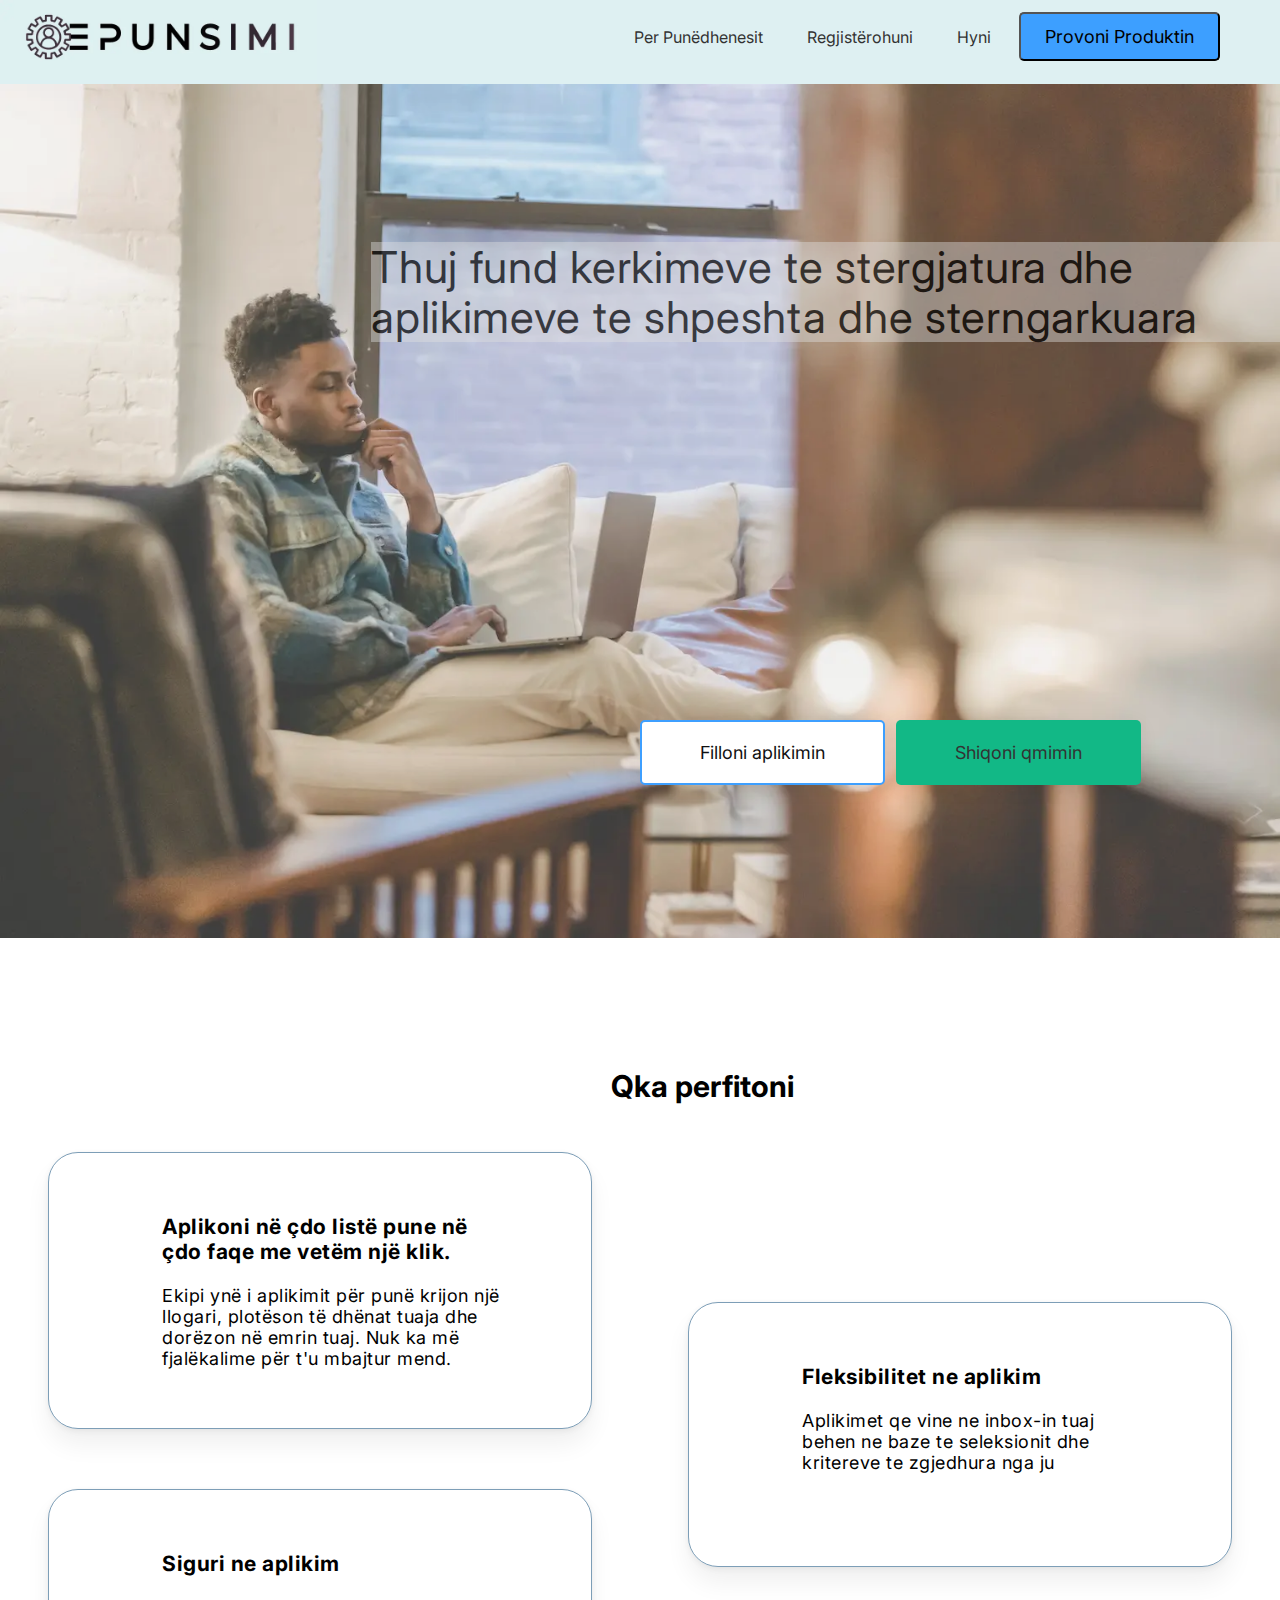
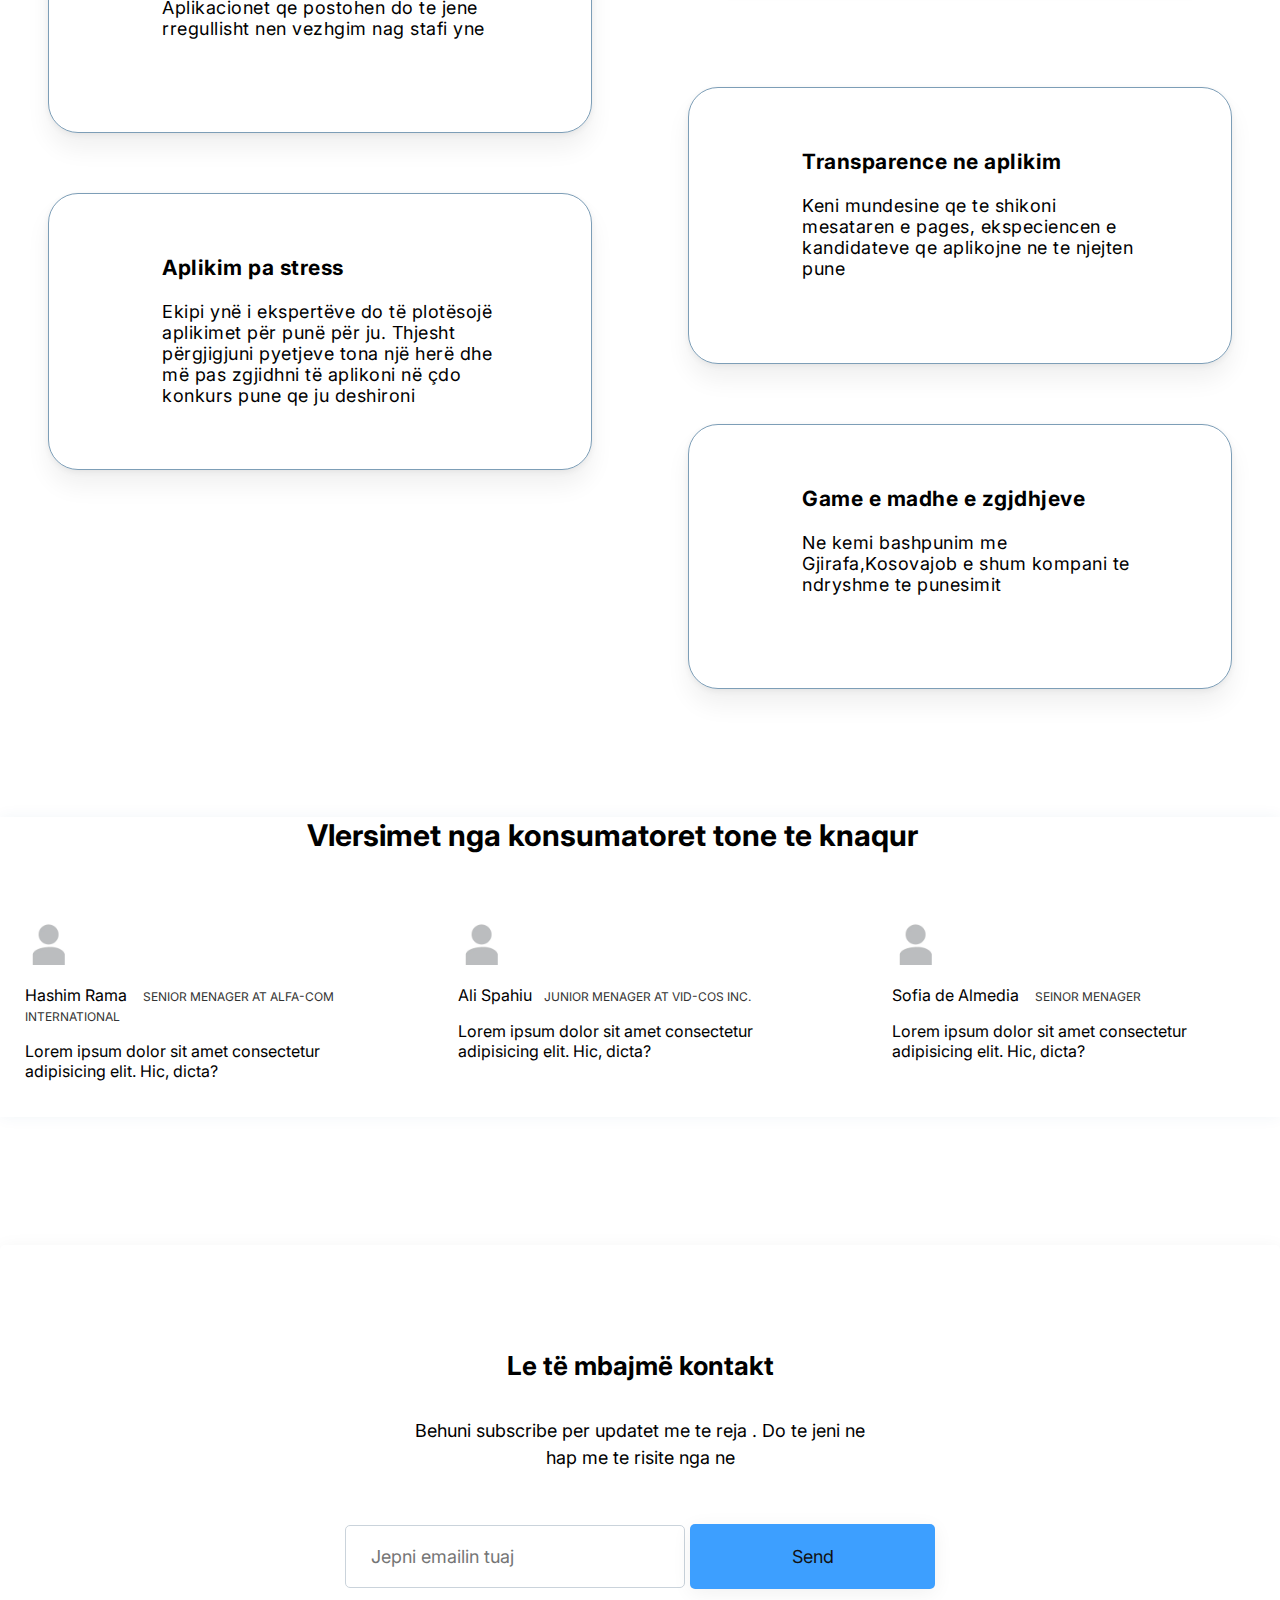
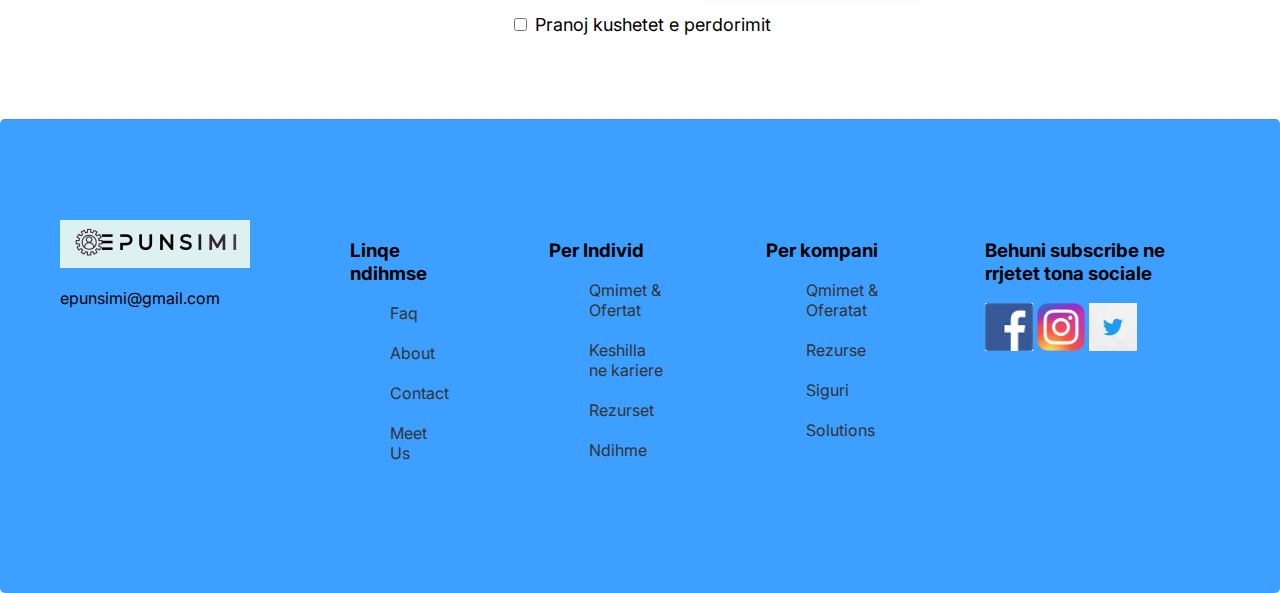
==== commit 22533d85: "un-sus" ====
--- a/index.html
+++ b/index.html
@@ -1,4 +1,3 @@
-<<<<<<< Updated upstream
 <!DOCTYPE html>
 <html lang="en">
 <head>
@@ -231,240 +230,3 @@
 <script src="base.js"></script>
 </body>
 </html>
-=======
-<!DOCTYPE html>
-<html lang="en">
-<head>
-    <meta charset="UTF-8">
-    <meta http-equiv="X-UA-Compatible" content="IE=edge">
-    <meta name="viewport" content="width=device-width, initial-scale=1.0">
-    <meta name="description" content="Author: A.N. Author,
-    Illustrator: P. Picture, Category: Books, Price: $17.99,
-    Length: 784 pages">
-    <link rel="preconnect" href="https://fonts.googleapis.com">
-    <link rel="preconnect" href="https://fonts.gstatic.com" crossorigin>
-    <link href="https://fonts.googleapis.com/css2?family=Inter&display=swap" rel="stylesheet"> 
-    <title>Document</title>
-    <link rel="stylesheet" href="css/baza.css"/>
-    <link rel="stylesheet" href="css/mediaquery.css"/>
-    
-</head>
-<body>
-    <div class="Main header">
-      <meta name="main header" content="Ky sherben si main header sidhe ka stilin e nje faqe jo serioze/startup faqes. " >
-    <header>
-<nav class="nav">
-    <div class ="Sh-nav">
-        <img class="logo" src="img/Screenshot2.v2.webp" alt="logo"  width="317px">
-   <div class="kontenti">
-   
-    <a href="#" class="a">Per Punëdhenesit</a>
-    <a href="#" class="a"> Regjistërohuni </a>
-    <a href="#" class="a"> Hyni</a> 
-    <button class=" btn ">Provoni Produktin</button>
-    
-    </div></div>
-    <div class="sidepanel-btn">
-      <div id="mySidepanel" class="sidepanel">
-        <a href="#" class="closebtn" onclick="closeNav()">×</a>
-        <a href="#">Per Punedhenesit</a>
-        <a href="#">Regjistrohuni</a>
-        <a href="#">Sign in</a>
-        <a href="#">Free Trial</a>
-      </div>
-    <button class="openbtn" onclick="openNav()">☰</button> 
-    </div>
-</nav>
-<div class="Main koka">
-  <meta name="test test" content="koka e kokes">
-<div class ="majtas">
-  <img class="majtas-img" src="img/hero/v2.webp" alt="logo" width="80rem" ;
-  height="53rem"></div>
-  
-  
-  <div class="djathtas">
-    <h1 class="text"> Aplikimi  ska qene me i lehte </h1>
-    <p class="texti"> Thuj fund kerkimeve  te stergjatura dhe aplikimeve te shpeshta dhe sterngarkuara</p>
-    <button class="form-button btn-main-1">Filloni aplikimin</button>
-    <button class="form-button btn-main-2">Shiqoni qmimin </button>
-      
-       </form>
-       
-</div>
-    </header>
-    <article> 
-        <h2> Qka perfitoni </h2>
-<div class="container"> 
-        <div class="pjesa-majt">
- <div class="perfitimet pare"> 
-     <h3>Aplikoni në çdo listë pune në çdo faqe me vetëm një klik.</h3>      
-     <p>Ekipi ynë i aplikimit për punë krijon një llogari, plotëson të dhënat tuaja dhe dorëzon në emrin tuaj. 
-        Nuk ka më fjalëkalime për t'u mbajtur mend.</p>
-    </div>
-    <div class="perfitimet tre"> 
-        <h3>
-            Siguri ne aplikim
-        </h3>      
-        <p> Aplikacionet qe postohen do te jene rregullisht nen vezhgim nag stafi yne </p>
-       </div>
-       <div class="perfitimet pese"> 
-        <h3>
-           Aplikim pa stress
-        </h4>      
-        <p> Ekipi ynë i ekspertëve do të plotësojë aplikimet për punë për ju. 
-            Thjesht përgjigjuni pyetjeve tona një herë dhe më pas zgjidhni të aplikoni në çdo konkurs pune qe ju deshironi  </p>
-       </div>
-</div>
-    <div class="pjesa-djatht">
-    <div class="perfitimet dyte"> 
-        <h3>
-            Fleksibilitet ne aplikim
-        </h3>      
-        <p> Aplikimet qe vine ne inbox-in tuaj behen ne baze te seleksionit dhe kritereve te zgjedhura nga ju</p>
-    </div>
-       <div class="pjesa-majt">
-       </div>
-       <div class="perfitimet kater"> 
-        <h3>
-            Transparence ne aplikim
-        </h3>      
-        <p> Keni mundesine qe te shikoni mesataren e pages, ekspeciencen e kandidateve qe aplikojne ne te njejten pune </p>
-       </div>
-       <div class="perfitimet gjashte"> 
-        <h3>Game e madhe e zgjdhjeve</h3>      
-        <p>Ne kemi bashpunim me Gjirafa,Kosovajob e shum kompani te ndryshme te punesimit</p>
-       </div></div>
-</div>
-    </article>
-    <aside>
-        <div class="faq-container">
-        </div>
-    </aside>
-    <article class="article">
-        <h2>Vlersimet nga konsumatoret tone te knaqur</h2>
-        <div class="reviews">
-            <div class="Personi pare">
-                <img src="img/default.webp" class="img" alt="consum1" width="48px" height="48px">
-                <p class ="review-author">Hashim Rama <span class="mini-component">Senior Menager at Alfa-Com international</span></p>
-                <p>Lorem ipsum dolor sit amet consectetur adipisicing elit. Hic, dicta?</p>
-                <div class="icons-review">
-                <div class="ikona 1 seek"><svg xmlns="http://www.w3.org/2000/svg" class="icon" viewBox="0 0 20 20" fill="currentColor">
-                  <path d="M9.049 2.927c.3-.921 1.603-.921 1.902 0l1.07 3.292a1 1 0 00.95.69h3.462c.969 0 1.371 1.24.588 1.81l-2.8 2.034a1 1 0 00-.364 1.118l1.07 3.292c.3.921-.755 1.688-1.54 1.118l-2.8-2.034a1 1 0 00-1.175 0l-2.8 2.034c-.784.57-1.838-.197-1.539-1.118l1.07-3.292a1 1 0 00-.364-1.118L2.98 8.72c-.783-.57-.38-1.81.588-1.81h3.461a1 1 0 00.951-.69l1.07-3.292z" />
-                </svg></div>
-                  <div class="ikona 2 seek"><svg xmlns="http://www.w3.org/2000/svg" class="icon" viewBox="0 0 20 20" fill="currentColor">
-                    <path d="M9.049 2.927c.3-.921 1.603-.921 1.902 0l1.07 3.292a1 1 0 00.95.69h3.462c.969 0 1.371 1.24.588 1.81l-2.8 2.034a1 1 0 00-.364 1.118l1.07 3.292c.3.921-.755 1.688-1.54 1.118l-2.8-2.034a1 1 0 00-1.175 0l-2.8 2.034c-.784.57-1.838-.197-1.539-1.118l1.07-3.292a1 1 0 00-.364-1.118L2.98 8.72c-.783-.57-.38-1.81.588-1.81h3.461a1 1 0 00.951-.69l1.07-3.292z" />
-                  </svg></div>
-                  <div class="ikona 3 seek"><svg xmlns="http://www.w3.org/2000/svg" class="icon" viewBox="0 0 20 20" fill="currentColor">
-                    <path d="M9.049 2.927c.3-.921 1.603-.921 1.902 0l1.07 3.292a1 1 0 00.95.69h3.462c.969 0 1.371 1.24.588 1.81l-2.8 2.034a1 1 0 00-.364 1.118l1.07 3.292c.3.921-.755 1.688-1.54 1.118l-2.8-2.034a1 1 0 00-1.175 0l-2.8 2.034c-.784.57-1.838-.197-1.539-1.118l1.07-3.292a1 1 0 00-.364-1.118L2.98 8.72c-.783-.57-.38-1.81.588-1.81h3.461a1 1 0 00.951-.69l1.07-3.292z" />
-                  </svg></div>
-                  <div class="ikona 4 seek"><svg xmlns="http://www.w3.org/2000/svg" class="icon" viewBox="0 0 20 20" fill="currentColor">
-                    <path d="M9.049 2.927c.3-.921 1.603-.921 1.902 0l1.07 3.292a1 1 0 00.95.69h3.462c.969 0 1.371 1.24.588 1.81l-2.8 2.034a1 1 0 00-.364 1.118l1.07 3.292c.3.921-.755 1.688-1.54 1.118l-2.8-2.034a1 1 0 00-1.175 0l-2.8 2.034c-.784.57-1.838-.197-1.539-1.118l1.07-3.292a1 1 0 00-.364-1.118L2.98 8.72c-.783-.57-.38-1.81.588-1.81h3.461a1 1 0 00.951-.69l1.07-3.292z" />
-                  </svg></div>
-                  <div class="ikona 5"><svg xmlns="http://www.w3.org/2000/svg" class="icon" viewBox="0 0 20 20" fill="currentColor">
-                    <path d="M9.049 2.927c.3-.921 1.603-.921 1.902 0l1.07 3.292a1 1 0 00.95.69h3.462c.969 0 1.371 1.24.588 1.81l-2.8 2.034a1 1 0 00-.364 1.118l1.07 3.292c.3.921-.755 1.688-1.54 1.118l-2.8-2.034a1 1 0 00-1.175 0l-2.8 2.034c-.784.57-1.838-.197-1.539-1.118l1.07-3.292a1 1 0 00-.364-1.118L2.98 8.72c-.783-.57-.38-1.81.588-1.81h3.461a1 1 0 00.951-.69l1.07-3.292z" />
-                  </svg></div></div>
-            </div>
-            <div class="Personi dyte">
-                <img src="img/default.webp" class="img" alt="personi2" width="48px" height="48px">
-                <p class ="review-author">Ali Spahiu<span class="mini-component">Junior Menager at Vid-Cos inc.</span></p>
-                <p class="review-testemony">Lorem ipsum dolor sit amet consectetur adipisicing elit. Hic, dicta?</p>
-                <div class="icons-review">
-                <div class="ikona 1 seek"><svg xmlns="http://www.w3.org/2000/svg" class="icon" viewBox="0 0 20 20" fill="currentColor">
-                  <path d="M9.049 2.927c.3-.921 1.603-.921 1.902 0l1.07 3.292a1 1 0 00.95.69h3.462c.969 0 1.371 1.24.588 1.81l-2.8 2.034a1 1 0 00-.364 1.118l1.07 3.292c.3.921-.755 1.688-1.54 1.118l-2.8-2.034a1 1 0 00-1.175 0l-2.8 2.034c-.784.57-1.838-.197-1.539-1.118l1.07-3.292a1 1 0 00-.364-1.118L2.98 8.72c-.783-.57-.38-1.81.588-1.81h3.461a1 1 0 00.951-.69l1.07-3.292z" />
-                </svg></div>
-                  <div class="ikona 2 seek"><svg xmlns="http://www.w3.org/2000/svg" class="icon" viewBox="0 0 20 20" fill="currentColor">
-                    <path d="M9.049 2.927c.3-.921 1.603-.921 1.902 0l1.07 3.292a1 1 0 00.95.69h3.462c.969 0 1.371 1.24.588 1.81l-2.8 2.034a1 1 0 00-.364 1.118l1.07 3.292c.3.921-.755 1.688-1.54 1.118l-2.8-2.034a1 1 0 00-1.175 0l-2.8 2.034c-.784.57-1.838-.197-1.539-1.118l1.07-3.292a1 1 0 00-.364-1.118L2.98 8.72c-.783-.57-.38-1.81.588-1.81h3.461a1 1 0 00.951-.69l1.07-3.292z" />
-                  </svg></div>
-                  <div class="ikona 3 seek"><svg xmlns="http://www.w3.org/2000/svg" class="icon" viewBox="0 0 20 20" fill="currentColor">
-                    <path d="M9.049 2.927c.3-.921 1.603-.921 1.902 0l1.07 3.292a1 1 0 00.95.69h3.462c.969 0 1.371 1.24.588 1.81l-2.8 2.034a1 1 0 00-.364 1.118l1.07 3.292c.3.921-.755 1.688-1.54 1.118l-2.8-2.034a1 1 0 00-1.175 0l-2.8 2.034c-.784.57-1.838-.197-1.539-1.118l1.07-3.292a1 1 0 00-.364-1.118L2.98 8.72c-.783-.57-.38-1.81.588-1.81h3.461a1 1 0 00.951-.69l1.07-3.292z" />
-                  </svg></div>
-                  <div class="ikona 4 seek"><svg xmlns="http://www.w3.org/2000/svg" class="icon" viewBox="0 0 20 20" fill="currentColor">
-                    <path d="M9.049 2.927c.3-.921 1.603-.921 1.902 0l1.07 3.292a1 1 0 00.95.69h3.462c.969 0 1.371 1.24.588 1.81l-2.8 2.034a1 1 0 00-.364 1.118l1.07 3.292c.3.921-.755 1.688-1.54 1.118l-2.8-2.034a1 1 0 00-1.175 0l-2.8 2.034c-.784.57-1.838-.197-1.539-1.118l1.07-3.292a1 1 0 00-.364-1.118L2.98 8.72c-.783-.57-.38-1.81.588-1.81h3.461a1 1 0 00.951-.69l1.07-3.292z" />
-                  </svg></div>
-                  <div class="ikona 5 seek"><svg xmlns="http://www.w3.org/2000/svg" class="icon" viewBox="0 0 20 20" fill="currentColor">
-                    <path d="M9.049 2.927c.3-.921 1.603-.921 1.902 0l1.07 3.292a1 1 0 00.95.69h3.462c.969 0 1.371 1.24.588 1.81l-2.8 2.034a1 1 0 00-.364 1.118l1.07 3.292c.3.921-.755 1.688-1.54 1.118l-2.8-2.034a1 1 0 00-1.175 0l-2.8 2.034c-.784.57-1.838-.197-1.539-1.118l1.07-3.292a1 1 0 00-.364-1.118L2.98 8.72c-.783-.57-.38-1.81.588-1.81h3.461a1 1 0 00.951-.69l1.07-3.292z" />
-                  </svg></div></div>
-            </div>
-            <div class="Personi tre">
-                <img src="img/default.webp" class="img" alt="personi3" width="48px" height="48px">
-                <p class ="review-author">Sofia de Almedia <span class="mini-component">Seinor Menager</span> </p>
-                <p class="review-testemony">Lorem ipsum dolor sit amet consectetur adipisicing elit. Hic, dicta?</p>
-                <div class="icons-review">
-                <div class="ikona 1 seek"><svg xmlns="http://www.w3.org/2000/svg" class="icon" viewBox="0 0 20 20" fill="currentColor">
-                  <path d="M9.049 2.927c.3-.921 1.603-.921 1.902 0l1.07 3.292a1 1 0 00.95.69h3.462c.969 0 1.371 1.24.588 1.81l-2.8 2.034a1 1 0 00-.364 1.118l1.07 3.292c.3.921-.755 1.688-1.54 1.118l-2.8-2.034a1 1 0 00-1.175 0l-2.8 2.034c-.784.57-1.838-.197-1.539-1.118l1.07-3.292a1 1 0 00-.364-1.118L2.98 8.72c-.783-.57-.38-1.81.588-1.81h3.461a1 1 0 00.951-.69l1.07-3.292z" />
-                </svg></div>
-                  <div class="ikona 2 seek"><svg xmlns="http://www.w3.org/2000/svg" class="icon" viewBox="0 0 20 20" fill="currentColor">
-                    <path d="M9.049 2.927c.3-.921 1.603-.921 1.902 0l1.07 3.292a1 1 0 00.95.69h3.462c.969 0 1.371 1.24.588 1.81l-2.8 2.034a1 1 0 00-.364 1.118l1.07 3.292c.3.921-.755 1.688-1.54 1.118l-2.8-2.034a1 1 0 00-1.175 0l-2.8 2.034c-.784.57-1.838-.197-1.539-1.118l1.07-3.292a1 1 0 00-.364-1.118L2.98 8.72c-.783-.57-.38-1.81.588-1.81h3.461a1 1 0 00.951-.69l1.07-3.292z" />
-                  </svg></div>
-                  <div class="ikona 3 seek"><svg xmlns="http://www.w3.org/2000/svg" class="icon" viewBox="0 0 20 20" fill="currentColor">
-                    <path d="M9.049 2.927c.3-.921 1.603-.921 1.902 0l1.07 3.292a1 1 0 00.95.69h3.462c.969 0 1.371 1.24.588 1.81l-2.8 2.034a1 1 0 00-.364 1.118l1.07 3.292c.3.921-.755 1.688-1.54 1.118l-2.8-2.034a1 1 0 00-1.175 0l-2.8 2.034c-.784.57-1.838-.197-1.539-1.118l1.07-3.292a1 1 0 00-.364-1.118L2.98 8.72c-.783-.57-.38-1.81.588-1.81h3.461a1 1 0 00.951-.69l1.07-3.292z" />
-                  </svg></div>
-                  <div class="ikona 4 seek"><svg xmlns="http://www.w3.org/2000/svg" class="icon" viewBox="0 0 20 20" fill="currentColor">
-                    <path d="M9.049 2.927c.3-.921 1.603-.921 1.902 0l1.07 3.292a1 1 0 00.95.69h3.462c.969 0 1.371 1.24.588 1.81l-2.8 2.034a1 1 0 00-.364 1.118l1.07 3.292c.3.921-.755 1.688-1.54 1.118l-2.8-2.034a1 1 0 00-1.175 0l-2.8 2.034c-.784.57-1.838-.197-1.539-1.118l1.07-3.292a1 1 0 00-.364-1.118L2.98 8.72c-.783-.57-.38-1.81.588-1.81h3.461a1 1 0 00.951-.69l1.07-3.292z" />
-                  </svg></div>
-                  <div class="ikona 5 seek"><svg xmlns="http://www.w3.org/2000/svg" class="icon" viewBox="0 0 20 20" fill="currentColor">
-                    <path d="M9.049 2.927c.3-.921 1.603-.921 1.902 0l1.07 3.292a1 1 0 00.95.69h3.462c.969 0 1.371 1.24.588 1.81l-2.8 2.034a1 1 0 00-.364 1.118l1.07 3.292c.3.921-.755 1.688-1.54 1.118l-2.8-2.034a1 1 0 00-1.175 0l-2.8 2.034c-.784.57-1.838-.197-1.539-1.118l1.07-3.292a1 1 0 00-.364-1.118L2.98 8.72c-.783-.57-.38-1.81.588-1.81h3.461a1 1 0 00.951-.69l1.07-3.292z" />
-                  </svg></div></div>
-            </div>
-        </div>
-    </article>
-       <div class="subscribe">
-        <h2 class="subscribe-title">Le të mbajmë kontakt</h2>
-        <p class="subscribe-copy">Behuni subscribe per updatet me te reja .  Do te jeni ne hap me te risite nga ne </p>
-        <div class="forma">
-          <input type="email" class="form-email" placeholder="Jepni emailin tuaj" />
-          <button class="form-button">Send</button>
-        </div>
-        <div class="notice">
-          <input type="checkbox" id="checkboxi" placeholder="Pranoj kushetet e perdorimit">
-          <label for="checkboxi" > Pranoj kushetet e perdorimit </label>
-          <span class="notice-copy"></span>
-        </div> 
-      </div>
-    </div>
-      <footer class="footer">
-       <div class="footer-container">
-         <img src="img/Screenshot2.v2.webp" alt="contact" width="190px" height="48px">
-         <div class="Contact us">
-           <p>epunsimi@gmail.com</p>
-         </div>
-       </div>
-       <div class="footer-contain_me">
-         <h3> Linqe ndihmse </h3>
-         <ul type="none">
-          <li><a href="#">Faq</a></li> 
-          <li><a href="#">About</a></li> 
-         <li><a href="#">Contact</a></li>  
-        <li> <a href="#">Meet Us</a></li>  
-          </ul></div>
-         
-       <div class="footer-personi">
-         <h3> Per Individ</h3>
-         <ul type="none">
-           <li><a href="#">Qmimet & Ofertat</a></li>
-           <li><a href="#">Keshilla ne kariere</a></li>
-           <li><a href="#">Rezurset</a></li>
-           <li><a href="#">Ndihme</a></li>
-         </ul>
-       </div>
-       <div class="footer-punedhenesi">
-         <h3>Per kompani</h3>
-         <ul type="none">
-           <li><a href="#">Qmimet & Oferatat</a></li>
-           <li><a href="#">Rezurse</a></li>
-           <li><a href="#">Siguri</a></li>
-           <li><a href="#">Solutions</a></li>
-         </ul>
-       </div>
-       <div class="footer-contain-last">
-        <h3>Behuni subscribe ne rrjetet tona sociale</h3>
-        <span><img src ="img/logo-social/index.webp" alt="facebook" width="48px" height="48px">
-       <img src="img/logo-social/Instagram_logo_2016.svg.webp" alt="instagram" width="48px" height="48px">
-     <img src="img/logo-social/tweet.webp " alt="Twitter" width="48px" height="48px"> </span>
-      </div>
-    </footer>
-</div>
-<script src="base.js"></script>
-</body>
-</html>
->>>>>>> Stashed changes
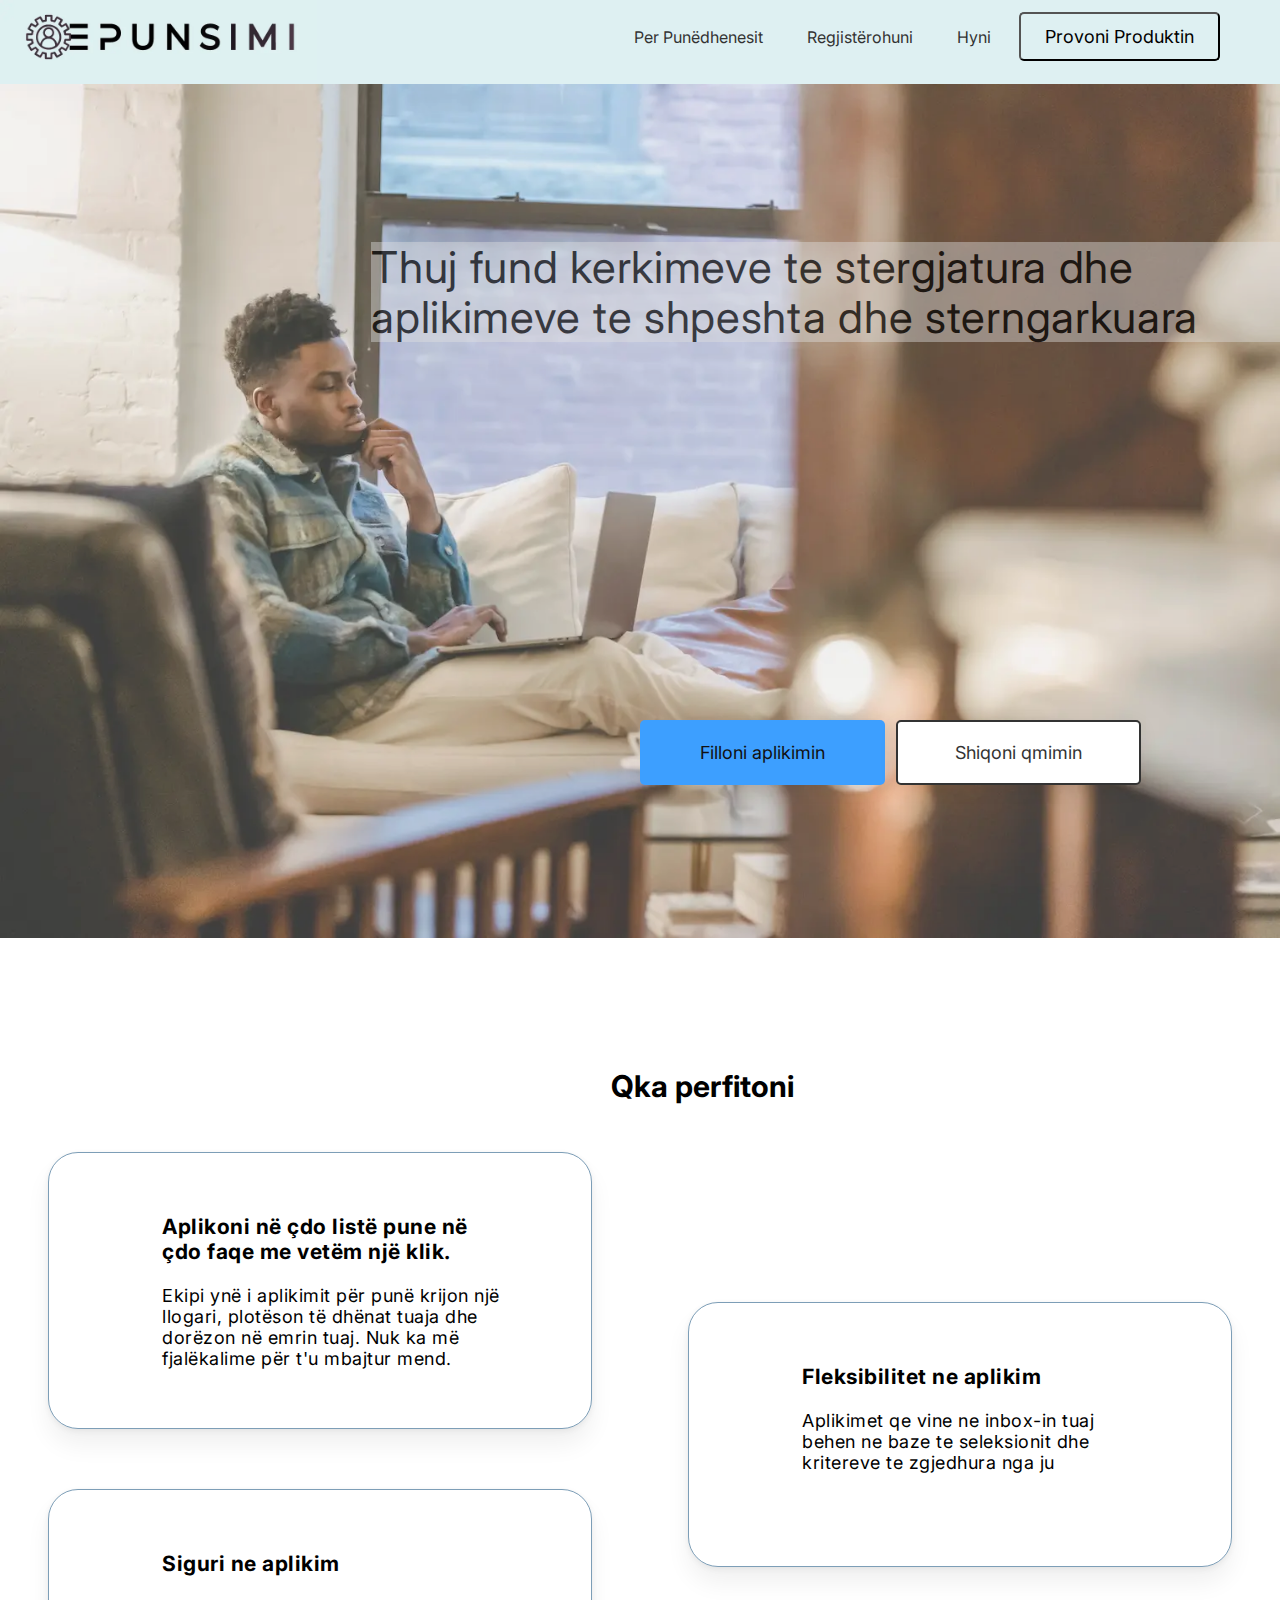
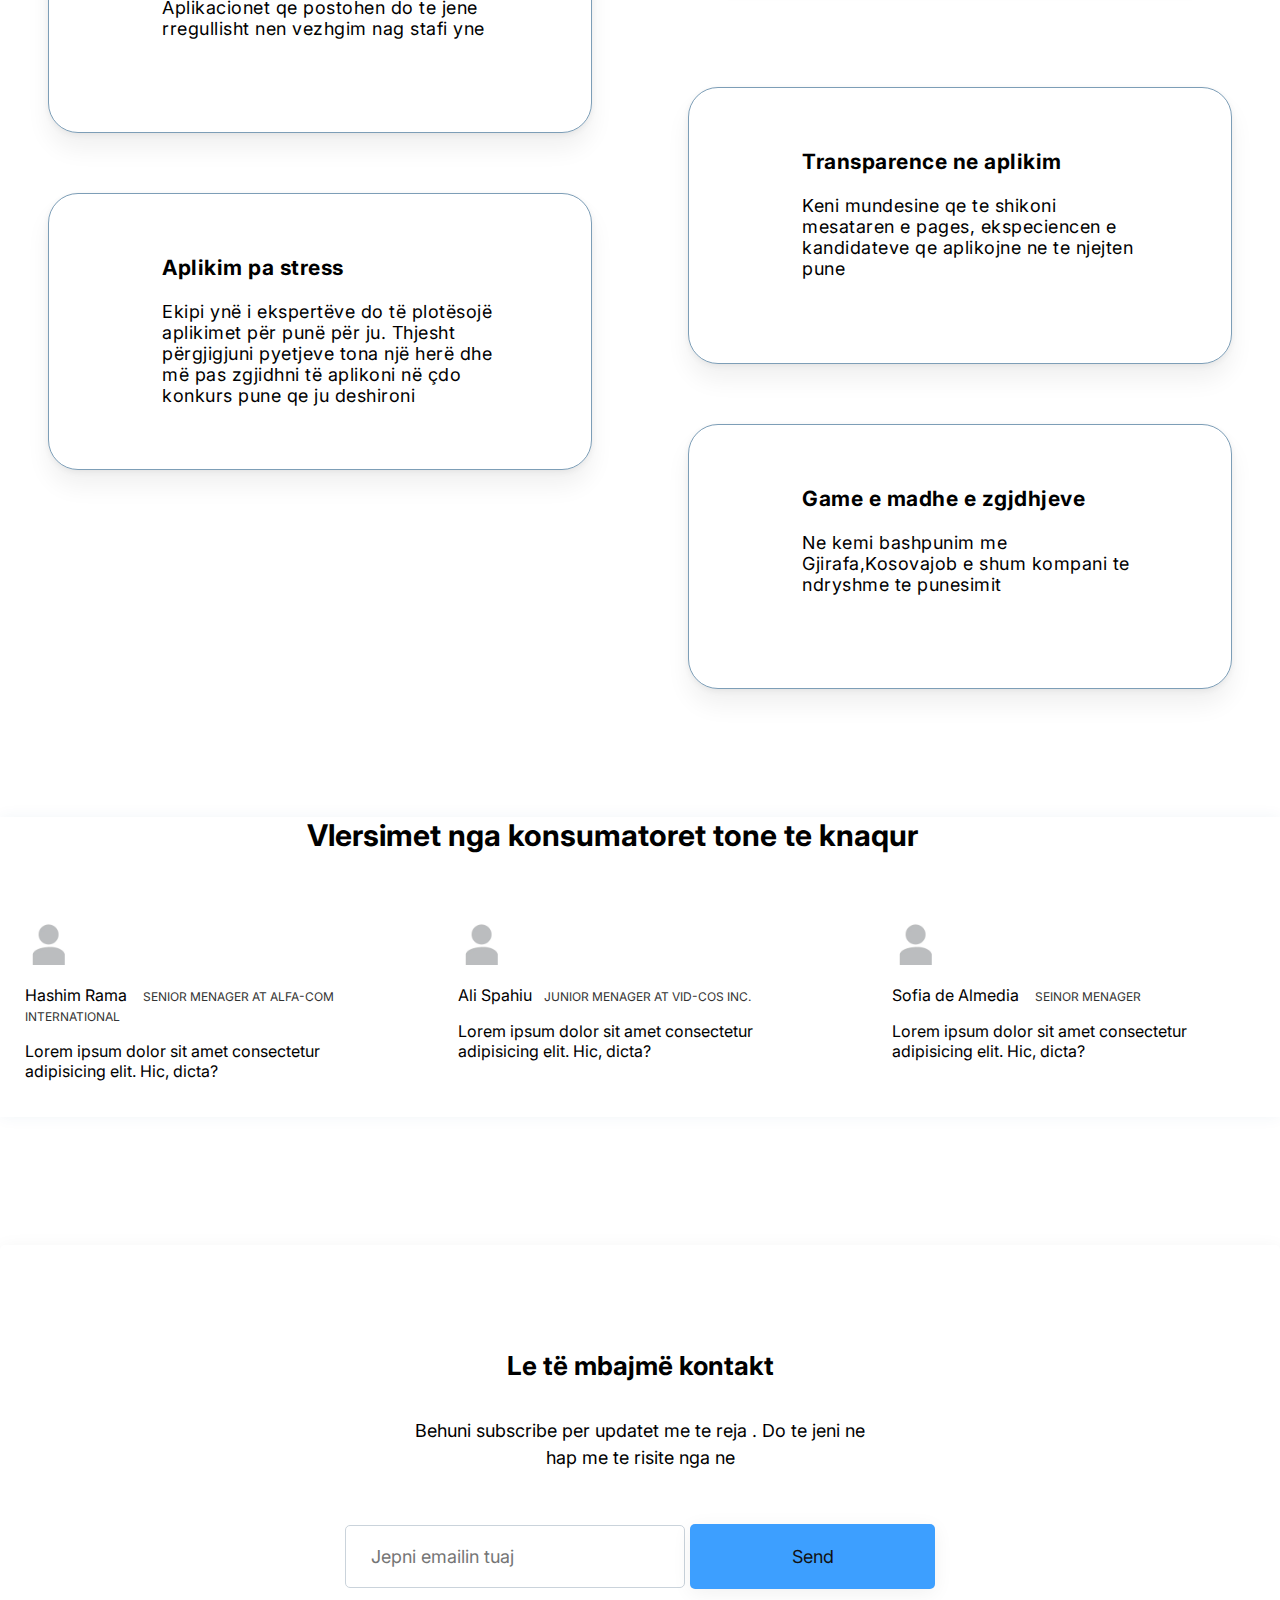
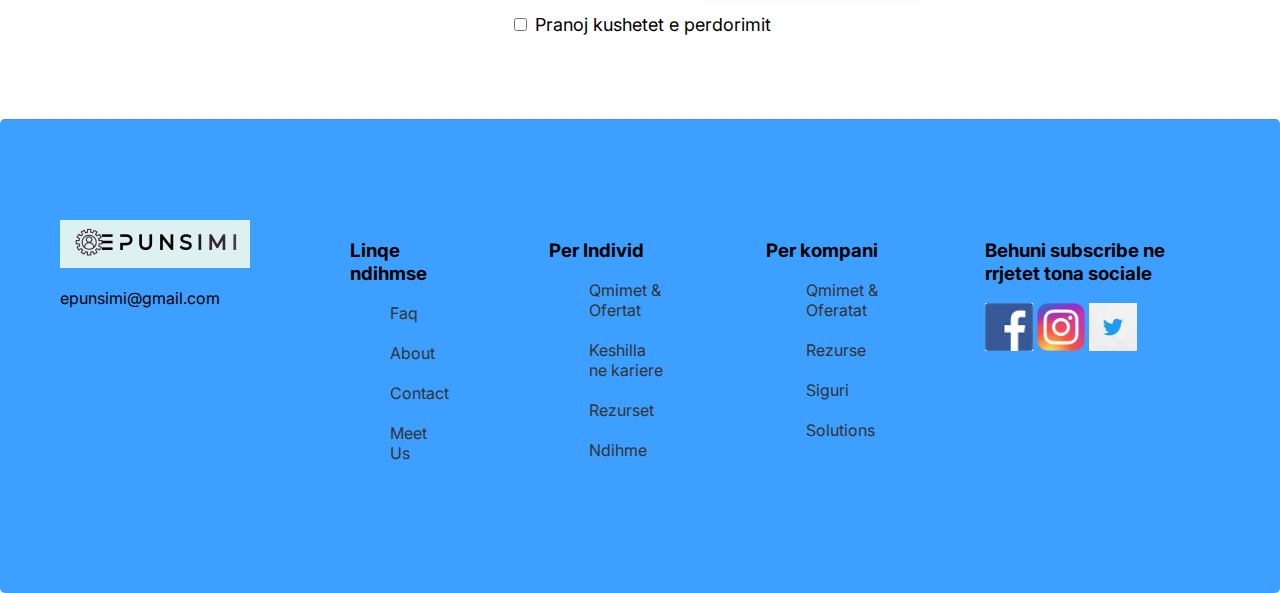
==== commit 7b25fe38: "italia" ====
--- a/index.html
+++ b/index.html
@@ -32,8 +32,8 @@
         <a href="#" class="closebtn" onclick="closeNav()">×</a>
         <a href="#">Per Punedhenesit</a>
         <a href="#">Regjistrohuni</a>
-        <a href="#">Sign in</a>
-        <a href="#">Free Trial</a>
+        <a href="#">Hyni </a>
+        <a href="#">Provoni Produktin</a>
       </div>
     <button class="openbtn" onclick="openNav()">☰</button> 
     </div>
--- a/css/baza.css
+++ b/css/baza.css
@@ -199,12 +199,12 @@
 border-radius: 0.5rem;
 padding: 1.2rem 2.4rem;
 font-size: 18px;
-background-color:#3D9FFF;
+/* background-color:#3D9FFF; */
+background-color:inherit;
 margin-left: 2.4rem;
 }
 .btn:link,
 .btn:visited{
-background-color:#12b886 ;
 color: white;
 text-transform: uppercase;
 text-decoration: none;
@@ -216,7 +216,8 @@
 }
 .btn:hover,.btn:active{
   box-shadow: 0px 1.5rem 1rem rgba(0, 0, 0,0.06);
-background-color:transparent
+background-color:#3D9FFF;
+
 }
 /*  */
 .btn-main-1,.btn-main-2 {
@@ -225,23 +226,25 @@
 top: 100%;
 }
 .form-button.btn-main-1 {
-    background-color: #fff;
+    background-color: #3d9fff;
     color: #111;
 	box-shadow: 0 0.4rem 2rem rgba(0, 0, 0, 0.06);
-    border: 2px solid #3D9FFF;
 
 }
 .form-button.btn-main-1:link,.form-button.btn-main-1:visited {
+    background-color: #3D9FFF;
+}
+.form-button.btn-main-1:hover ,.form-button.btn-main-1:active {
     background-color: #fff;
-}
-.form-button.btn-main-1:hover ,.form-button.btn-main-1:active {
-    background-color: #3d9fff;
     box-shadow: 0px 15px 10px rgba(0, 0, 0, 0.06);
+    border: 2px solid #333 ;
+    color: #333;
+    cursor: pointer;
 }
  .form-button.btn-main-2 {
    left: 70%;
-   background-color: #12b886;
-   /* border: 1px solid #3D9FFF; */
+   background-color: #fff;
+   border: 2px solid #333;
    color: #333;
 }
 .btn-main-2:link,
